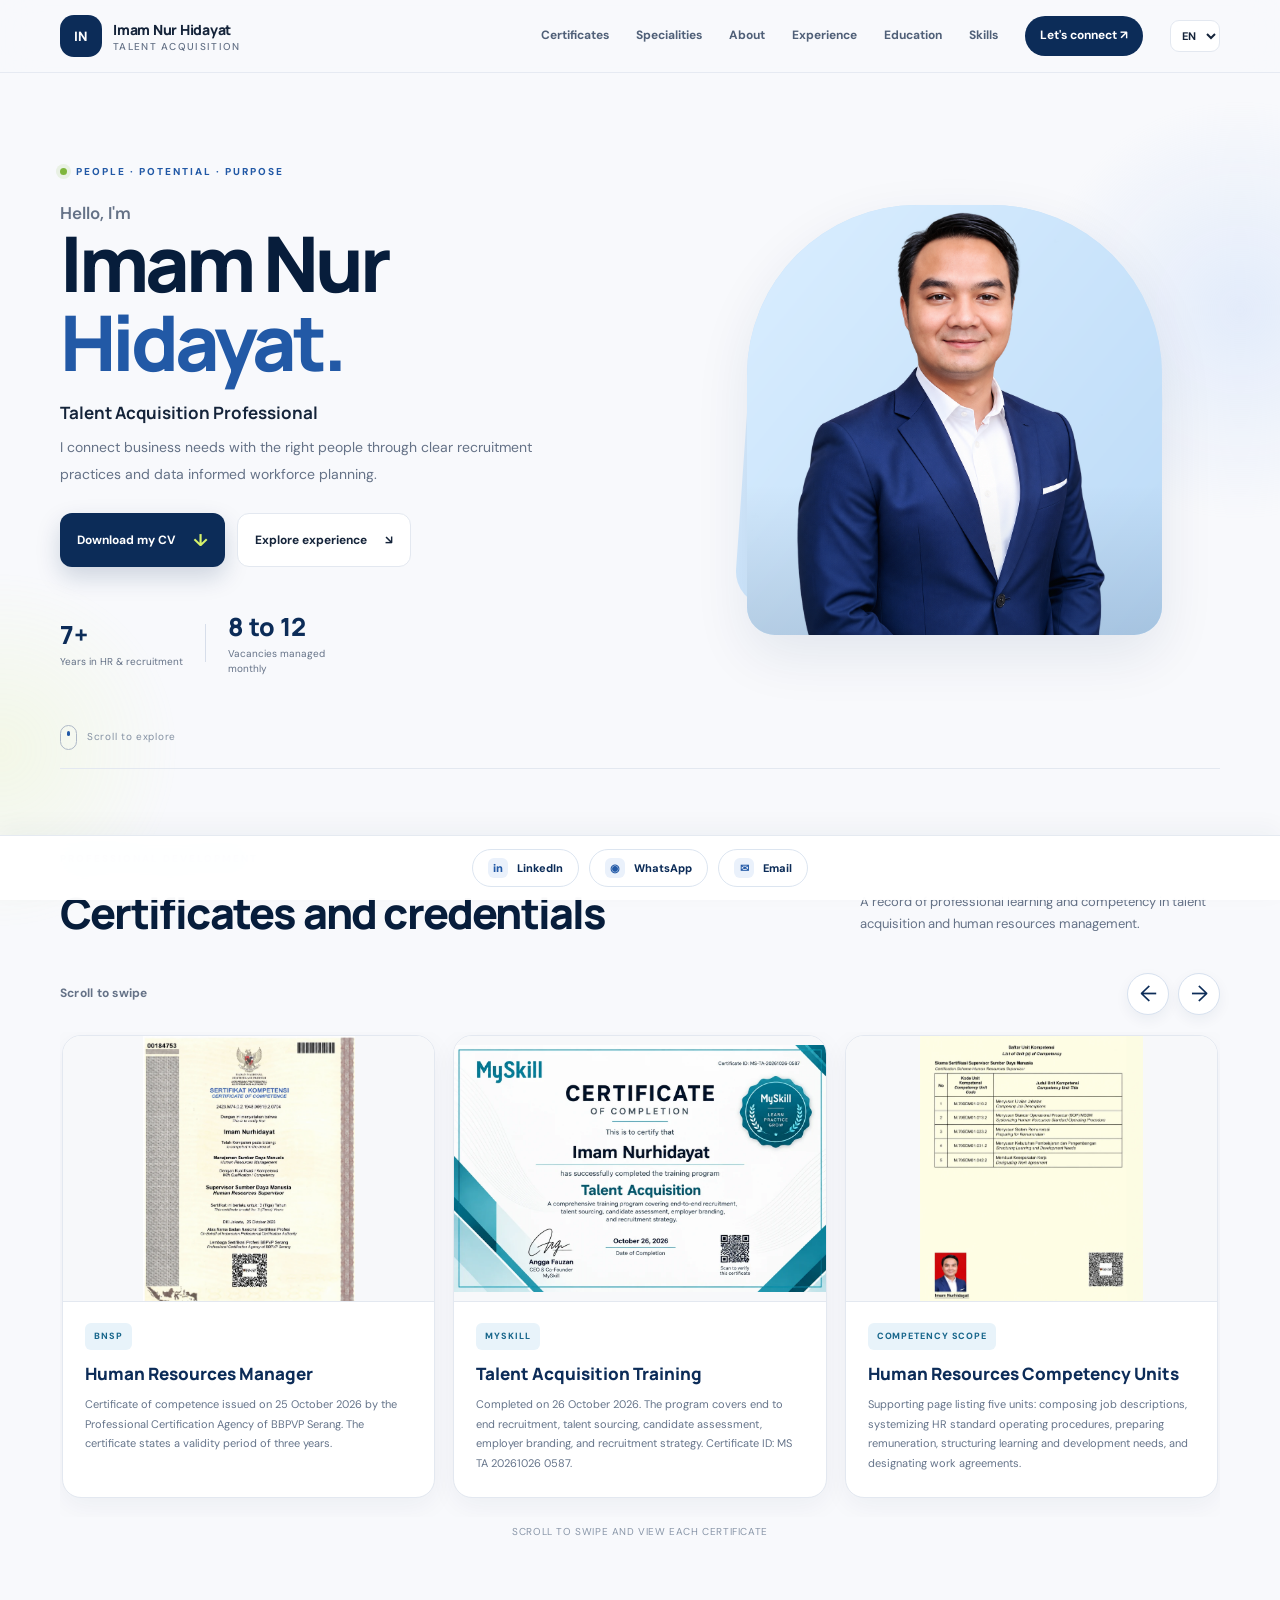
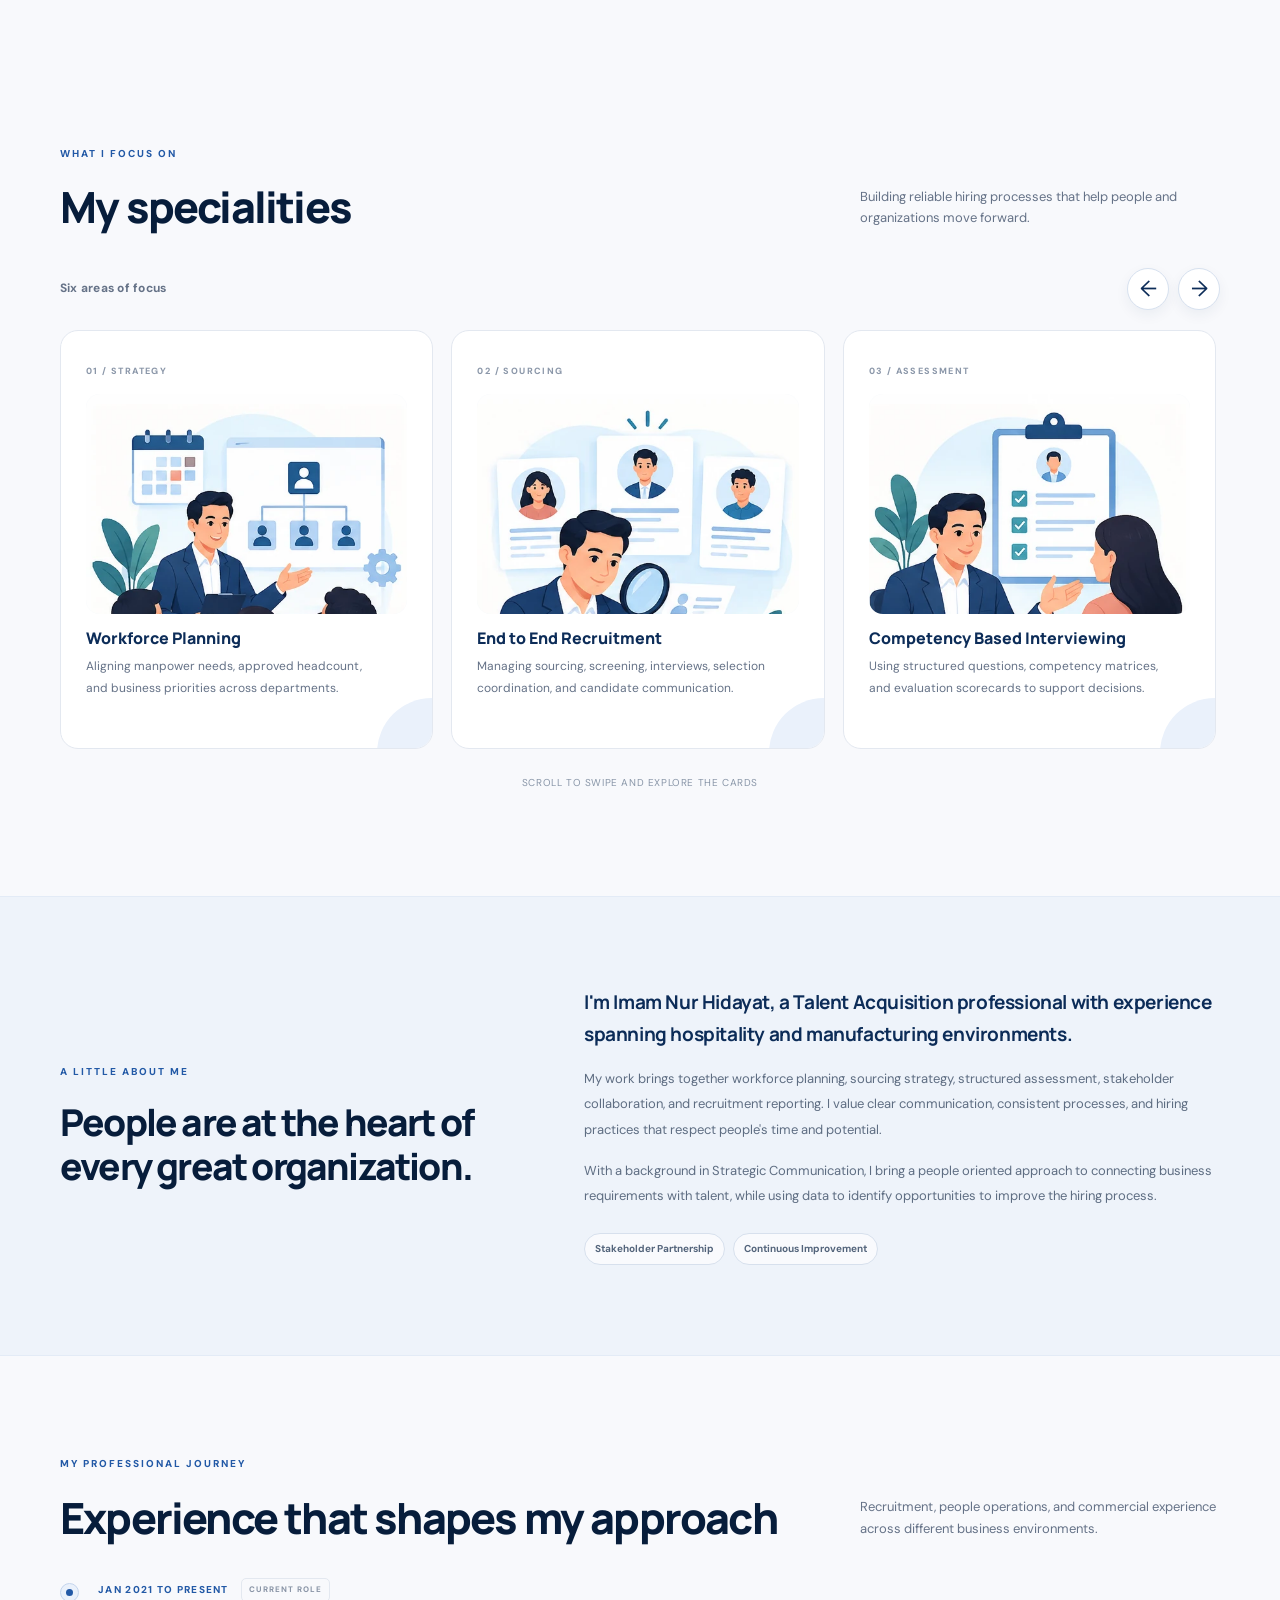
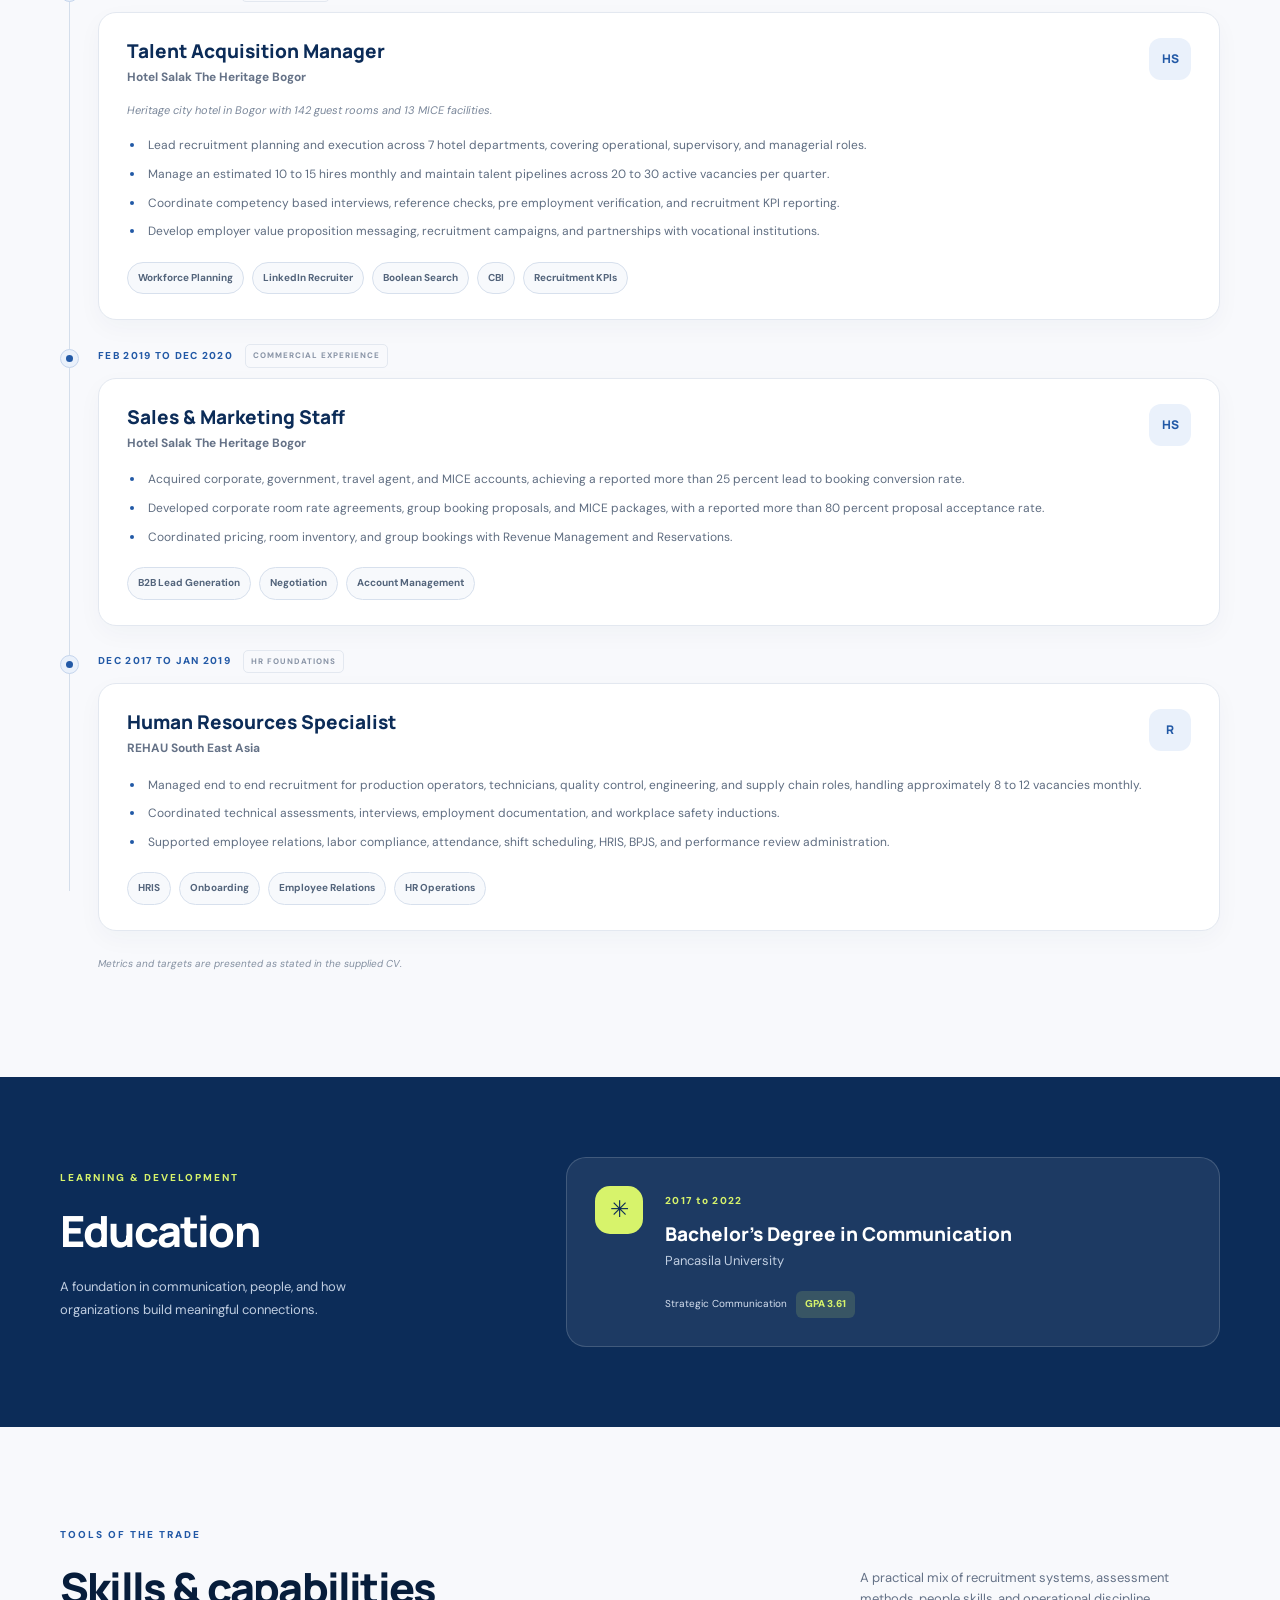
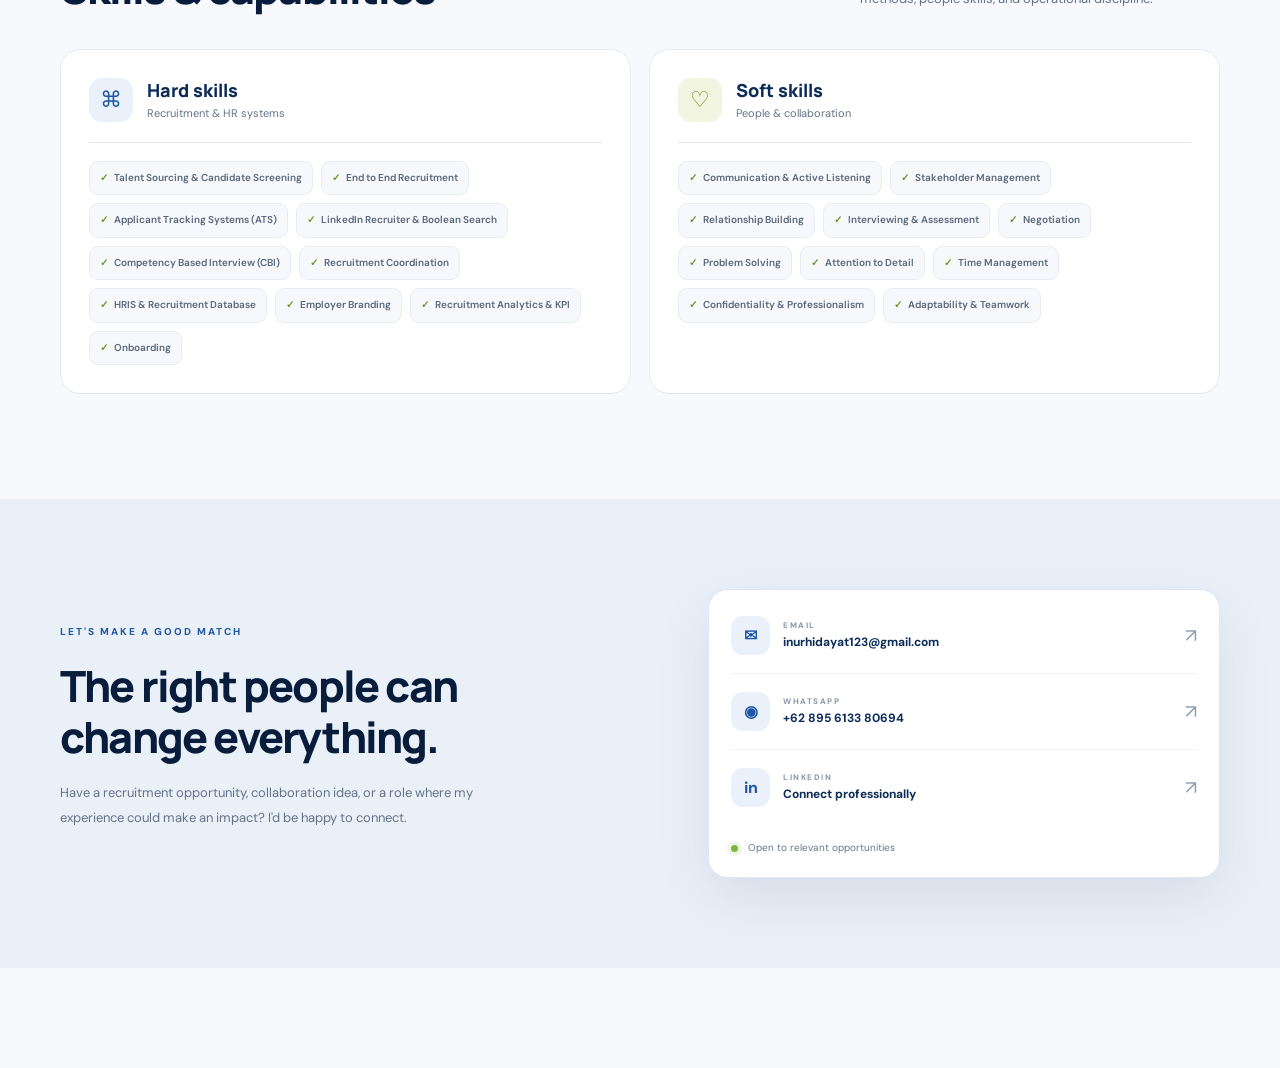
==== index.html @ 2a4acd19 "Add files via upload" ====
<!DOCTYPE html>

<html lang="en">
<head>
<meta charset="utf-8"/>
<meta content="width=device-width, initial-scale=1.0, viewport-fit=cover" name="viewport"/>
<meta content="#0c2c58" name="theme-color"/>
<meta content="Imam Nur Hidayat Talent Acquisition, recruitment strategy, workforce planning, and people operations." name="description"/>
<title>
   Imam Nur Hidayat | Talent Acquisition
  </title>
<link href="https://fonts.googleapis.com" rel="preconnect"/>
<link crossorigin="" href="https://fonts.gstatic.com" rel="preconnect"/>
<link href="https://fonts.googleapis.com/css2?family=DM+Sans:wght@400;500;600;700&amp;family=Manrope:wght@400;500;600;700;800&amp;display=swap" rel="stylesheet"/>
<link href="style.css" rel="stylesheet"/>
</head>
<body>
<div class="page-glow glow-one">
</div>
<div class="page-glow glow-two">
</div>
<header class="topbar">
<a aria-label="Imam home" class="brand" href="#home">
<span class="brand-mark">
     IN
    </span>
<span>
     Imam Nur Hidayat
     <span class="brand-sub">
      Talent Acquisition
     </span>
</span>
</a>
<button aria-expanded="false" aria-label="Open navigation" class="menu-toggle">
    ☰
   </button>
<nav aria-label="Main navigation" class="nav-links">
<a data-en="Certificates" data-id="Sertifikat" href="#certificates">
     Certificates
    </a><a data-en="Specialities" data-id="Bidang Keahlian" href="#specialities">
     Specialities
    </a>
<a data-en="About" data-id="Profil" href="#about">
     About
    </a>
<a data-en="Experience" data-id="Pengalaman" href="#experience">
     Experience
    </a>
<a data-en="Education" data-id="Pendidikan" href="#education">
     Education
    </a>
<a data-en="Skills" data-id="Kompetensi" href="#skills">
     Skills
    </a>
<a class="nav-contact" data-en="Let's connect ↗" data-id="Hubungi Saya ↗" href="#contact">
     Let's connect ↗
    </a>
<select aria-label="Choose language" id="language">
<option value="en" selected>
      EN
     </option>
<option value="id">
      ID
     </option>
</select>
</nav>
</header>
<main>
<section class="hero section-wrap" id="home">
<div class="hero-copy reveal">
<div class="eyebrow">
<span class="status-dot">
</span>
<span data-en="PEOPLE · POTENTIAL · PURPOSE" data-id="TALENTA · POTENSI · TUJUAN">
       PEOPLE · POTENTIAL · PURPOSE
      </span>
</div>
<p class="hello" data-en="Hello, I'm" data-id="Halo, saya">
      Hello, I'm
     </p>
<h1>
      Imam Nur
      <br/>
<span>
       Hidayat.
      </span>
</h1>
<h2 data-en="Talent Acquisition Professional" data-id="Profesional Akuisisi Talenta">
      Talent Acquisition Professional
     </h2>
<p class="hero-intro" data-en="I connect business needs with the right people through clear recruitment practices and data informed workforce planning." data-id="Saya menghubungkan kebutuhan bisnis dengan talenta yang tepat melalui proses rekrutmen yang transparan dan perencanaan tenaga kerja berbasis data.">
      I connect business needs with the right people through clear recruitment practices and data informed workforce planning.
     </p>
<div class="hero-actions">
<a class="button button-primary" href="Imam-Nur-Hidayat-CV.pdf" download="Imam-Nur-Hidayat-CV.pdf">
<span data-en="Download my CV" data-id="Unduh CV Saya">
        Download my CV
       </span>
<span>
        ↓
       </span>
</a>
<a class="button button-quiet" href="#experience">
<span data-en="Explore experience" data-id="Lihat Pengalaman">
        Explore experience
       </span>
<span>
        ↘
       </span>
</a>
</div>
<div class="hero-proof">
<div class="proof-item">
<strong>
        7+
       </strong>
<span data-en="Years in HR &amp; recruitment" data-id="Tahun di Bidang Sumber Daya Manusia dan Rekrutmen">
        Years in HR &amp; recruitment
       </span>
</div>
<div class="proof-line">
</div>
<div class="proof-item">
<strong>
        8 to 12
       </strong>
<span data-en="Vacancies managed monthly" data-id="Lowongan yang Dikelola Setiap Bulan">
        Vacancies managed monthly
       </span>
</div>
</div>
</div>
<div class="hero-visual reveal">
<div class="portrait-backdrop">
</div>
<div class="portrait-frame">
<img alt="Portrait of Imam Nur Hidayat" src="imam-profile-pastel.png"/>
</div>
</div>
<a class="scroll-cue" href="#specialities">
<span class="scroll-wheel">
</span>
<span data-en="Scroll to explore" data-id="Gulir untuk Menjelajahi">
      Scroll to explore
     </span>
</a>
</section>
<section class="section-wrap section-block certificate-section" id="certificates">
<div class="section-heading reveal">
<div>
<p class="eyebrow" data-en="PROFESSIONAL DEVELOPMENT" data-id="PENGEMBANGAN PROFESIONAL">
       PROFESSIONAL DEVELOPMENT
      </p>
<h2 data-en="Certificates and credentials" data-id="Sertifikat dan Kualifikasi Profesional">
       Certificates and credentials
      </h2>
</div>
<p data-en="A record of professional learning and competency in talent acquisition and human resources management." data-id="Dokumentasi pembelajaran profesional dan kompetensi dalam bidang akuisisi talenta serta manajemen sumber daya manusia.">
      A record of professional learning and competency in talent acquisition and human resources management.
     </p>
</div>
<div class="carousel-toolbar reveal">
<p data-en="Scroll to swipe" data-id="Geser untuk Melihat">
      Scroll to swipe
     </p>
<div class="carousel-arrows">
<button aria-label="Scroll certificates left" class="carousel-arrow" data-carousel="certificateTrack" data-direction="left" type="button">
       ←
      </button>
<button aria-label="Scroll certificates right" class="carousel-arrow" data-carousel="certificateTrack" data-direction="right" type="button">
       →
      </button>
</div>
</div>
<div aria-label="Certificates carousel" class="carousel-track certificate-track" id="certificateTrack" tabindex="0">
<article class="certificate-card">
<a aria-label="Open Indonesian Professional Certification Authority certificate" class="certificate-image-link" href="bnsp-hr-supervisor.webp" rel="noopener noreferrer" target="_blank">
<img alt="BNSP Certificate of Competence for Imam Nurhidayat in Human Resources Manager" loading="lazy" src="bnsp-hr-supervisor.webp"/>
</a>
<div class="certificate-copy">
<span class="certificate-label">
        BNSP
       </span>
<h3 data-en="Human Resources Manager" data-id="Manager Sumber Daya Manusia">
        Human Resources Manager
       </h3>
<p data-en="Certificate of competence issued on 25 October 2026 by the Professional Certification Agency of BBPVP Serang. The certificate states a validity period of three years." data-id="Sertifikat kompetensi ini diterbitkan pada 25 Oktober 2026 oleh Lembaga Sertifikasi Profesi BBPVP Serang dan berlaku selama tiga tahun.">
        Certificate of competence issued on 25 October 2026 by the Professional Certification Agency of BBPVP Serang. The certificate states a validity period of three years.
       </p>
</div>
</article>
<article class="certificate-card">
<a aria-label="Open MySkill Talent Acquisition training certificate" class="certificate-image-link" href="myskill-talent-acquisition.webp" rel="noopener noreferrer" target="_blank">
<img alt="MySkill Certificate of Completion for Talent Acquisition training" loading="lazy" src="myskill-talent-acquisition.webp"/>
</a>
<div class="certificate-copy">
<span class="certificate-label">
        MYSKILL
       </span>
<h3 data-en="Talent Acquisition Training" data-id="Pelatihan Akuisisi Talenta">
        Talent Acquisition Training
       </h3>
<p data-en="Completed on 26 October 2026. The program covers end to end recruitment, talent sourcing, candidate assessment, employer branding, and recruitment strategy. Certificate ID: MS TA 20261026 0587." data-id="Pelatihan diselesaikan pada 26 Oktober 2026. Program ini mencakup proses rekrutmen menyeluruh, pencarian talenta, penilaian kandidat, pencitraan perusahaan sebagai pemberi kerja, dan strategi rekrutmen. Nomor sertifikat: MS TA 20261026 0587.">
        Completed on 26 October 2026. The program covers end to end recruitment, talent sourcing, candidate assessment, employer branding, and recruitment strategy. Certificate ID: MS TA 20261026 0587.
       </p>
</div>
</article>
<article class="certificate-card">
<a aria-label="Open competency units document" class="certificate-image-link" href="bnsp-competency-units.webp" rel="noopener noreferrer" target="_blank">
<img alt="List of competency units in the Human Resources Manager certification scheme" loading="lazy" src="bnsp-competency-units.webp"/>
</a>
<div class="certificate-copy">
<span class="certificate-label" data-en="COMPETENCY SCOPE" data-id="RUANG LINGKUP KOMPETENSI">
        COMPETENCY SCOPE
       </span>
<h3 data-en="Human Resources Competency Units" data-id="Unit Kompetensi Sumber Daya Manusia">
        Human Resources Competency Units
       </h3>
<p data-en="Supporting page listing five units: composing job descriptions, systemizing HR standard operating procedures, preparing remuneration, structuring learning and development needs, and designating work agreements." data-id="Dokumen pendukung ini mencantumkan lima unit kompetensi, yaitu menyusun uraian jabatan, menyusun prosedur operasional standar sumber daya manusia, menyiapkan sistem remunerasi, merumuskan kebutuhan pembelajaran dan pengembangan, serta menyusun kesepakatan kerja.">
        Supporting page listing five units: composing job descriptions, systemizing HR standard operating procedures, preparing remuneration, structuring learning and development needs, and designating work agreements.
       </p>
</div>
</article>
</div>
<p class="swipe-hint" data-en="Scroll to swipe and view each certificate" data-id="Geser untuk Melihat Setiap Sertifikat">
     Scroll to swipe and view each certificate
    </p>
</section><section class="section-wrap section-block" id="specialities">
<div class="section-heading reveal">
<div>
<p class="eyebrow" data-en="WHAT I FOCUS ON" data-id="BIDANG KEAHLIAN">
       WHAT I FOCUS ON
      </p>
<h2 data-en="My specialities" data-id="Bidang Keahlian Saya">
       My specialities
      </h2>
</div>
<p data-en="Building reliable hiring processes that help people and organizations move forward." data-id="Merancang proses rekrutmen yang andal untuk mendukung pengembangan talenta dan organisasi.">
      Building reliable hiring processes that help people and organizations move forward.
     </p>
</div>
<div class="carousel-toolbar reveal">
<p data-en="Six areas of focus" data-id="Enam Bidang Keahlian">
      Six areas of focus
     </p>
<div class="carousel-arrows">
<button aria-label="Scroll specialities left" class="carousel-arrow" data-carousel="specialityTrack" data-direction="left" type="button">
       ←
      </button>
<button aria-label="Scroll specialities right" class="carousel-arrow" data-carousel="specialityTrack" data-direction="right" type="button">
       →
      </button>
</div>
</div>
<div aria-label="Specialities carousel" class="carousel-track speciality-grid" id="specialityTrack" tabindex="0">
<article class="speciality-card">
<span class="card-number" data-en="01 / STRATEGY" data-id="01 / STRATEGI">
       01 / STRATEGY
      </span>
<img alt="Workforce planning illustration" class="speciality-illustration" height="500" loading="lazy" src="speciality-workforce.webp" width="500"/>
<h3 data-en="Workforce Planning" data-id="Perencanaan Tenaga Kerja">
       Workforce Planning
      </h3>
<p data-en="Aligning manpower needs, approved headcount, and business priorities across departments." data-id="Menyelaraskan kebutuhan tenaga kerja, jumlah karyawan yang telah disetujui, dan prioritas bisnis di seluruh departemen.">
       Aligning manpower needs, approved headcount, and business priorities across departments.
      </p>
</article>
<article class="speciality-card">
<span class="card-number" data-en="02 / SOURCING" data-id="02 / PENCARIAN KANDIDAT">
       02 / SOURCING
      </span>
<img alt="Candidate sourcing illustration" class="speciality-illustration" height="500" loading="lazy" src="speciality-sourcing.webp" width="500"/>
<h3 data-en="End to End Recruitment" data-id="Rekrutmen dari Awal hingga Akhir">
       End to End Recruitment
      </h3>
<p data-en="Managing sourcing, screening, interviews, selection coordination, and candidate communication." data-id="Mengelola pencarian dan penyaringan kandidat, wawancara, koordinasi seleksi, serta komunikasi dengan kandidat.">
       Managing sourcing, screening, interviews, selection coordination, and candidate communication.
      </p>
</article>
<article class="speciality-card">
<span class="card-number" data-en="03 / ASSESSMENT" data-id="03 / ASESMEN">
       03 / ASSESSMENT
      </span>
<img alt="Interview illustration" class="speciality-illustration" height="500" loading="lazy" src="speciality-interview.webp" width="500"/>
<h3 data-en="Competency Based Interviewing" data-id="Wawancara Berbasis Kompetensi">
       Competency Based Interviewing
      </h3>
<p data-en="Using structured questions, competency matrices, and evaluation scorecards to support decisions." data-id="Menggunakan pertanyaan terstruktur, matriks kompetensi, dan lembar penilaian untuk mendukung proses pengambilan keputusan.">
       Using structured questions, competency matrices, and evaluation scorecards to support decisions.
      </p>
</article>
<article class="speciality-card">
<span class="card-number" data-en="04 / INSIGHTS" data-id="04 / ANALISIS">
       04 / INSIGHTS
      </span>
<img alt="Recruitment analytics illustration" class="speciality-illustration" height="500" loading="lazy" src="speciality-analytics.webp" width="500"/>
<h3 data-en="Recruitment Analytics" data-id="Analisis Data Rekrutmen">
       Recruitment Analytics
      </h3>
<p data-en="Tracking time to fill, vacancy aging, hiring volume, and sourcing channel performance." data-id="Memantau waktu pemenuhan lowongan, lama waktu lowongan belum terisi, jumlah perekrutan, dan efektivitas kanal pencarian kandidat.">
       Tracking time to fill, vacancy aging, hiring volume, and sourcing channel performance.
      </p>
</article>
<article class="speciality-card">
<span class="card-number" data-en="05 / BRAND" data-id="05 / CITRA PEMBERI KERJA">
       05 / BRAND
      </span>
<img alt="Employer branding illustration" class="speciality-illustration" height="500" loading="lazy" src="speciality-branding.webp" width="500"/>
<h3 data-en="Employer Branding" data-id="Pencitraan Perusahaan sebagai Pemberi Kerja">
       Employer Branding
      </h3>
<p data-en="Strengthening employer visibility through EVP messaging, recruitment campaigns, and partnerships." data-id="Meningkatkan visibilitas perusahaan melalui komunikasi proposisi nilai pemberi kerja, kampanye rekrutmen, dan kemitraan strategis.">
       Strengthening employer visibility through EVP messaging, recruitment campaigns, and partnerships.
      </p>
</article>
<article class="speciality-card">
<span class="card-number" data-en="06 / PEOPLE" data-id="06 / PENGELOLAAN KARYAWAN">
       06 / PEOPLE
      </span>
<img alt="Onboarding illustration" class="speciality-illustration" height="500" loading="lazy" src="speciality-onboarding.webp" width="500"/>
<h3 data-en="HR Operations and Onboarding" data-id="Operasional SDM dan Orientasi Karyawan Baru">
       HR Operations and Onboarding
      </h3>
<p data-en="Supporting employee documentation, HRIS records, safety induction, and a smooth start for new hires." data-id="Mendukung pengelolaan dokumen karyawan, data sistem informasi SDM, orientasi keselamatan kerja, dan proses orientasi karyawan baru.">
       Supporting employee documentation, HRIS records, safety induction, and a smooth start for new hires.
      </p>
</article>
</div>
<p class="swipe-hint" data-en="Scroll to swipe and explore the cards" data-id="Geser untuk Melihat Seluruh Kartu">
     Scroll to swipe and explore the cards
    </p>
</section>
<section class="about-section" id="about">
<div class="section-wrap about-layout">
<div class="about-label reveal">
<p class="eyebrow" data-en="A LITTLE ABOUT ME" data-id="TENTANG SAYA">
       A LITTLE ABOUT ME
      </p>
<h2 data-en="People are at the heart of every great organization." data-id="Sumber daya manusia merupakan unsur utama dalam organisasi yang unggul.">
       People are at the heart of every great organization.
      </h2>
</div>
<div class="about-content reveal">
<p class="about-lead" data-en="I'm Imam Nur Hidayat, a Talent Acquisition professional with experience spanning hospitality and manufacturing environments." data-id="Saya Imam Nur Hidayat, profesional akuisisi talenta dengan pengalaman di sektor perhotelan dan manufaktur.">
       I'm Imam Nur Hidayat, a Talent Acquisition professional with experience spanning hospitality and manufacturing environments.
      </p>
<p data-en="My work brings together workforce planning, sourcing strategy, structured assessment, stakeholder collaboration, and recruitment reporting. I value clear communication, consistent processes, and hiring practices that respect people's time and potential." data-id="Pekerjaan saya mencakup perencanaan tenaga kerja, strategi pencarian kandidat, asesmen terstruktur, kolaborasi dengan para pemangku kepentingan, dan pelaporan rekrutmen. Saya mengutamakan komunikasi yang jelas, proses yang konsisten, serta praktik rekrutmen yang menghargai waktu dan potensi setiap individu.">
       My work brings together workforce planning, sourcing strategy, structured assessment, stakeholder collaboration, and recruitment reporting. I value clear communication, consistent processes, and hiring practices that respect people's time and potential.
      </p>
<p data-en="With a background in Strategic Communication, I bring a people oriented approach to connecting business requirements with talent, while using data to identify opportunities to improve the hiring process." data-id="Dengan latar belakang Komunikasi Strategis, saya menerapkan pendekatan yang berorientasi pada manusia untuk menyelaraskan kebutuhan bisnis dengan talenta, serta memanfaatkan data guna mengidentifikasi peluang perbaikan proses rekrutmen.">
       With a background in Strategic Communication, I bring a people oriented approach to connecting business requirements with talent, while using data to identify opportunities to improve the hiring process.
      </p>
<div class="value-tags">
<span data-en="Stakeholder Partnership" data-id="Kemitraan dengan Pemangku Kepentingan">
        Stakeholder Partnership
       </span>
<span data-en="Continuous Improvement" data-id="Perbaikan Berkelanjutan">
        Continuous Improvement
       </span>
</div>
</div>
</div>
</section>
<section class="section-wrap section-block" id="experience">
<div class="section-heading reveal">
<div>
<p class="eyebrow" data-en="MY PROFESSIONAL JOURNEY" data-id="PERJALANAN PROFESIONAL">
       MY PROFESSIONAL JOURNEY
      </p>
<h2 data-en="Experience that shapes my approach" data-id="Pengalaman yang Membentuk Pendekatan Profesional Saya">
       Experience that shapes my approach
      </h2>
</div>
<p data-en="Recruitment, people operations, and commercial experience across different business environments." data-id="Pengalaman dalam rekrutmen, operasional sumber daya manusia, dan bidang komersial di berbagai lingkungan bisnis.">
      Recruitment, people operations, and commercial experience across different business environments.
     </p>
</div>
<div class="timeline">
<article class="timeline-item reveal">
<div class="timeline-marker">
<span>
</span>
</div>
<div class="timeline-meta">
<span class="timeline-date" data-en="JAN 2021 TO PRESENT" data-id="JAN 2021 HINGGA SEKARANG">
        JAN 2021 TO PRESENT
       </span>
<span class="timeline-type" data-en="CURRENT ROLE" data-id="JABATAN SAAT INI">
        CURRENT ROLE
       </span>
</div>
<div class="timeline-card">
<div class="timeline-title">
<div>
<h3>
          Talent Acquisition Manager
         </h3>
<p class="company">
          Hotel Salak The Heritage Bogor
         </p>
</div>
<span class="company-symbol">
         HS
        </span>
</div>
<p class="company-context" data-en="Heritage city hotel in Bogor with 142 guest rooms and 13 MICE facilities." data-id="Hotel bersejarah di Bogor yang memiliki 142 kamar dan 13 fasilitas MICE.">
        Heritage city hotel in Bogor with 142 guest rooms and 13 MICE facilities.
       </p>
<ul>
<li data-en="Lead recruitment planning and execution across 7 hotel departments, covering operational, supervisory, and managerial roles." data-id="Memimpin perencanaan dan pelaksanaan rekrutmen di tujuh departemen hotel untuk posisi operasional, penyelia, dan manajerial.">
         Lead recruitment planning and execution across 7 hotel departments, covering operational, supervisory, and managerial roles.
        </li>
<li data-en="Manage an estimated 10 to 15 hires monthly and maintain talent pipelines across 20 to 30 active vacancies per quarter." data-id="Menangani sekitar 10 hingga 15 proses perekrutan setiap bulan dan mengelola kumpulan kandidat untuk 20 hingga 30 lowongan aktif setiap kuartal.">
         Manage an estimated 10 to 15 hires monthly and maintain talent pipelines across 20 to 30 active vacancies per quarter.
        </li>
<li data-en="Coordinate competency based interviews, reference checks, pre employment verification, and recruitment KPI reporting." data-id="Mengoordinasikan wawancara berbasis kompetensi, pemeriksaan referensi, verifikasi prakerja, dan pelaporan indikator kinerja utama rekrutmen.">
         Coordinate competency based interviews, reference checks, pre employment verification, and recruitment KPI reporting.
        </li>
<li data-en="Develop employer value proposition messaging, recruitment campaigns, and partnerships with vocational institutions." data-id="Mengembangkan komunikasi proposisi nilai pemberi kerja, kampanye rekrutmen, dan kemitraan dengan lembaga pendidikan vokasi.">
         Develop employer value proposition messaging, recruitment campaigns, and partnerships with vocational institutions.
        </li>
</ul>
<div class="tool-tags">
<span data-en="Workforce Planning" data-id="Perencanaan Tenaga Kerja">
         Workforce Planning
        </span>
<span data-en="LinkedIn Recruiter" data-id="LinkedIn Recruiter">
         LinkedIn Recruiter
        </span>
<span data-en="Boolean Search" data-id="Pencarian Boolean">
         Boolean Search
        </span>
<span data-en="CBI" data-id="Wawancara Berbasis Kompetensi">
         CBI
        </span>
<span data-en="Recruitment KPIs" data-id="Indikator Kinerja Rekrutmen">
         Recruitment KPIs
        </span>
</div>
</div>
</article>
<article class="timeline-item reveal">
<div class="timeline-marker">
<span>
</span>
</div>
<div class="timeline-meta">
<span class="timeline-date" data-en="FEB 2019 TO DEC 2020" data-id="FEB 2019 HINGGA DES 2020">
        FEB 2019 TO DEC 2020
       </span>
<span class="timeline-type" data-en="COMMERCIAL EXPERIENCE" data-id="PENGALAMAN KOMERSIAL">
        COMMERCIAL EXPERIENCE
       </span>
</div>
<div class="timeline-card">
<div class="timeline-title">
<div>
<h3>
          Sales &amp; Marketing Staff
         </h3>
<p class="company">
          Hotel Salak The Heritage Bogor
         </p>
</div>
<span class="company-symbol">
         HS
        </span>
</div>
<ul>
<li data-en="Acquired corporate, government, travel agent, and MICE accounts, achieving a reported more than 25 percent lead to booking conversion rate." data-id="Mengembangkan akun korporasi, instansi pemerintah, agen perjalanan, dan MICE, dengan tingkat konversi prospek menjadi pemesanan yang dilaporkan lebih dari 25 persen.">
         Acquired corporate, government, travel agent, and MICE accounts, achieving a reported more than 25 percent lead to booking conversion rate.
        </li>
<li data-en="Developed corporate room rate agreements, group booking proposals, and MICE packages, with a reported more than 80 percent proposal acceptance rate." data-id="Menyusun perjanjian tarif kamar korporasi, proposal pemesanan grup, dan paket MICE, dengan tingkat penerimaan proposal yang dilaporkan lebih dari 80 persen.">
         Developed corporate room rate agreements, group booking proposals, and MICE packages, with a reported more than 80 percent proposal acceptance rate.
        </li>
<li data-en="Coordinated pricing, room inventory, and group bookings with Revenue Management and Reservations." data-id="Berkoordinasi dengan tim Manajemen Pendapatan dan Reservasi terkait penetapan harga, ketersediaan kamar, dan pemesanan grup.">
         Coordinated pricing, room inventory, and group bookings with Revenue Management and Reservations.
        </li>
</ul>
<div class="tool-tags">
<span data-en="B2B Lead Generation" data-id="Pencarian Prospek B2B">
         B2B Lead Generation
        </span>
<span data-en="Negotiation" data-id="Negosiasi">
         Negotiation
        </span>
<span data-en="Account Management" data-id="Pengelolaan Akun">
         Account Management
        </span>
</div>
</div>
</article>
<article class="timeline-item reveal">
<div class="timeline-marker">
<span>
</span>
</div>
<div class="timeline-meta">
<span class="timeline-date" data-en="DEC 2017 TO JAN 2019" data-id="DES 2017 HINGGA JAN 2019">
        DEC 2017 TO JAN 2019
       </span>
<span class="timeline-type" data-en="HR FOUNDATIONS" data-id="DASAR DASAR SDM">
        HR FOUNDATIONS
       </span>
</div>
<div class="timeline-card">
<div class="timeline-title">
<div>
<h3>
          Human Resources Specialist
         </h3>
<p class="company">
          REHAU South East Asia
         </p>
</div>
<span class="company-symbol">
         R
        </span>
</div>
<ul>
<li data-en="Managed end to end recruitment for production operators, technicians, quality control, engineering, and supply chain roles, handling approximately 8 to 12 vacancies monthly." data-id="Mengelola proses rekrutmen menyeluruh untuk operator produksi, teknisi, personel kendali mutu, bidang teknik, dan rantai pasok, dengan sekitar 8 hingga 12 lowongan setiap bulan.">
         Managed end to end recruitment for production operators, technicians, quality control, engineering, and supply chain roles, handling approximately 8 to 12 vacancies monthly.
        </li>
<li data-en="Coordinated technical assessments, interviews, employment documentation, and workplace safety inductions." data-id="Mengoordinasikan penilaian teknis, wawancara, dokumentasi ketenagakerjaan, dan orientasi keselamatan kerja.">
         Coordinated technical assessments, interviews, employment documentation, and workplace safety inductions.
        </li>
<li data-en="Supported employee relations, labor compliance, attendance, shift scheduling, HRIS, BPJS, and performance review administration." data-id="Mendukung hubungan karyawan, kepatuhan ketenagakerjaan, pencatatan kehadiran, penyusunan jadwal kerja bergilir, pengelolaan sistem informasi SDM, BPJS, dan administrasi evaluasi kinerja.">
         Supported employee relations, labor compliance, attendance, shift scheduling, HRIS, BPJS, and performance review administration.
        </li>
</ul>
<div class="tool-tags">
<span data-en="HRIS" data-id="Sistem Informasi SDM">
         HRIS
        </span>
<span data-en="Onboarding" data-id="Orientasi Karyawan Baru">
         Onboarding
        </span>
<span data-en="Employee Relations" data-id="Hubungan Karyawan">
         Employee Relations
        </span>
<span data-en="HR Operations" data-id="Operasional SDM">
         HR Operations
        </span>
</div>
</div>
</article>
</div>
<p class="data-note" data-en="Metrics and targets are presented as stated in the supplied CV." data-id="Indikator dan target ditampilkan sesuai dengan informasi yang tercantum dalam CV yang diberikan.">
     Metrics and targets are presented as stated in the supplied CV.
    </p>
</section>
<section class="education-section" id="education">
<div class="section-wrap education-layout">
<div class="reveal">
<p class="eyebrow" data-en="LEARNING &amp; DEVELOPMENT" data-id="PEMBELAJARAN DAN PENGEMBANGAN">
       LEARNING &amp; DEVELOPMENT
      </p>
<h2 data-en="Education" data-id="Pendidikan">
       Education
      </h2>
<p class="education-intro" data-en="A foundation in communication, people, and how organizations build meaningful connections." data-id="Landasan dalam bidang komunikasi, pemahaman terhadap manusia, dan cara organisasi membangun hubungan yang bermakna.">
       A foundation in communication, people, and how organizations build meaningful connections.
      </p>
</div>
<article class="education-card reveal">
<div class="education-icon">
       ✳
      </div>
<div>
<span class="timeline-date" data-en="2017 to 2022" data-id="2017 hingga 2022">
        2017 to 2022
       </span>
<h3 data-en="Bachelor’s Degree in Communication" data-id="Sarjana Ilmu Komunikasi">
        Bachelor’s Degree in Communication
       </h3>
<p>
        Pancasila University
       </p>
<div class="education-detail">
<span data-en="Strategic Communication" data-id="Komunikasi Strategis">
         Strategic Communication
        </span>
<span class="gpa" data-en="GPA 3.61" data-id="IPK 3,61">
         GPA 3.61
        </span>
</div>
</div>
</article>
</div>
</section>
<section class="section-wrap section-block" id="skills">
<div class="section-heading reveal">
<div>
<p class="eyebrow" data-en="TOOLS OF THE TRADE" data-id="PERANGKAT DAN METODE KERJA">
       TOOLS OF THE TRADE
      </p>
<h2 data-en="Skills &amp; capabilities" data-id="Keahlian dan Kompetensi">
       Skills &amp; capabilities
      </h2>
</div>
<p data-en="A practical mix of recruitment systems, assessment methods, people skills, and operational discipline." data-id="Kombinasi sistem rekrutmen, metode penilaian, kemampuan interpersonal, dan disiplin operasional yang mendukung pelaksanaan pekerjaan secara efektif.">
      A practical mix of recruitment systems, assessment methods, people skills, and operational discipline.
     </p>
</div>
<div class="skills-grid">
<article class="skill-panel reveal">
<div class="skill-panel-head">
<span class="skill-icon">
        ⌘
       </span>
<div>
<h3 data-en="Hard skills" data-id="Keahlian Teknis">
         Hard skills
        </h3>
<p data-en="Recruitment &amp; HR systems" data-id="Sistem Rekrutmen dan SDM">
         Recruitment &amp; HR systems
        </p>
</div>
</div>
<div class="skill-list">
<span data-en="Talent Sourcing &amp; Candidate Screening" data-id="Pencarian dan Penyaringan Kandidat">
        Talent Sourcing &amp; Candidate Screening
       </span>
<span data-en="End to End Recruitment" data-id="Rekrutmen dari Awal hingga Akhir">
        End to End Recruitment
       </span>
<span data-en="Applicant Tracking Systems (ATS)" data-id="Sistem Pelacakan Pelamar (ATS)">
        Applicant Tracking Systems (ATS)
       </span>
<span data-en="LinkedIn Recruiter &amp; Boolean Search" data-id="LinkedIn Recruiter dan Pencarian Boolean">
        LinkedIn Recruiter &amp; Boolean Search
       </span>
<span data-en="Competency Based Interview (CBI)" data-id="Wawancara Berbasis Kompetensi (CBI)">
        Competency Based Interview (CBI)
       </span>
<span data-en="Recruitment Coordination" data-id="Koordinasi Rekrutmen">
        Recruitment Coordination
       </span>
<span data-en="HRIS &amp; Recruitment Database" data-id="Sistem Informasi SDM dan Basis Data Rekrutmen">
        HRIS &amp; Recruitment Database
       </span>
<span data-en="Employer Branding" data-id="Pencitraan Perusahaan sebagai Pemberi Kerja">
        Employer Branding
       </span>
<span data-en="Recruitment Analytics &amp; KPI" data-id="Analisis Rekrutmen dan Indikator Kinerja">
        Recruitment Analytics &amp; KPI
       </span>
<span data-en="Onboarding" data-id="Orientasi Karyawan Baru">
        Onboarding
       </span>
</div>
</article>
<article class="skill-panel reveal">
<div class="skill-panel-head">
<span class="skill-icon skill-icon-alt">
        ♡
       </span>
<div>
<h3 data-en="Soft skills" data-id="Keahlian Interpersonal">
         Soft skills
        </h3>
<p data-en="People &amp; collaboration" data-id="Hubungan Interpersonal dan Kolaborasi">
         People &amp; collaboration
        </p>
</div>
</div>
<div class="skill-list">
<span data-en="Communication &amp; Active Listening" data-id="Komunikasi dan Mendengarkan Aktif">
        Communication &amp; Active Listening
       </span>
<span data-en="Stakeholder Management" data-id="Pengelolaan Pemangku Kepentingan">
        Stakeholder Management
       </span>
<span data-en="Relationship Building" data-id="Membangun Hubungan Profesional">
        Relationship Building
       </span>
<span data-en="Interviewing &amp; Assessment" data-id="Wawancara dan Penilaian">
        Interviewing &amp; Assessment
       </span>
<span data-en="Negotiation" data-id="Negosiasi">
        Negotiation
       </span>
<span data-en="Problem Solving" data-id="Pemecahan Masalah">
        Problem Solving
       </span>
<span data-en="Attention to Detail" data-id="Ketelitian">
        Attention to Detail
       </span>
<span data-en="Time Management" data-id="Manajemen Waktu">
        Time Management
       </span>
<span data-en="Confidentiality &amp; Professionalism" data-id="Kerahasiaan dan Profesionalisme">
        Confidentiality &amp; Professionalism
       </span>
<span data-en="Adaptability &amp; Teamwork" data-id="Kemampuan Beradaptasi dan Kerja Sama Tim">
        Adaptability &amp; Teamwork
       </span>
</div>
</article>
</div>
</section>
<section class="contact-section" id="contact">
<div class="section-wrap contact-layout">
<div class="reveal">
<p class="eyebrow" data-en="LET'S MAKE A GOOD MATCH" data-id="MARI MENJALIN KONEKSI PROFESIONAL">
       LET'S MAKE A GOOD MATCH
      </p>
<h2 data-en="The right people can change everything." data-id="Talenta yang tepat dapat membawa perubahan yang berarti.">
       The right people can change everything.
      </h2>
<p data-en="Have a recruitment opportunity, collaboration idea, or a role where my experience could make an impact? I'd be happy to connect." data-id="Apakah Anda memiliki peluang rekrutmen, gagasan kolaborasi, atau posisi yang sesuai dengan pengalaman saya? Saya terbuka untuk berdiskusi dan menjalin kolaborasi.">
       Have a recruitment opportunity, collaboration idea, or a role where my experience could make an impact? I'd be happy to connect.
      </p>
</div>
<div class="contact-card reveal">
<a class="contact-row" href="mailto:inurhidayat123@gmail.com">
<span class="contact-symbol">
        ✉
       </span>
<span>
<small>
         EMAIL
        </small>
<strong>
         inurhidayat123@gmail.com
        </strong>
</span>
<span class="contact-arrow">
        ↗
       </span>
</a>
<a class="contact-row" href="https://wa.me/62895613380694" rel="noopener noreferrer" target="_blank">
<span class="contact-symbol">
        ◉
       </span>
<span>
<small>
         WHATSAPP
        </small>
<strong>
         +62 895 6133 80694
        </strong>
</span>
<span class="contact-arrow">
        ↗
       </span>
</a>
<a class="contact-row" href="https://www.linkedin.com/" rel="noopener noreferrer" target="_blank">
<span class="contact-symbol">
        in
       </span>
<span>
<small>
         LINKEDIN
        </small>
<strong data-en="Connect professionally" data-id="Jalin Koneksi Profesional">
         Connect professionally
        </strong>
</span>
<span class="contact-arrow">
        ↗
       </span>
</a>
<div class="contact-availability">
<span class="status-dot">
</span>
<span data-en="Open to relevant opportunities" data-id="Terbuka terhadap Peluang yang Relevan">
        Open to relevant opportunities
       </span>
</div>
</div>
</div>
</section>
</main>
<footer class="footer"><div class="section-wrap footer-inner"><a class="footer-social footer-social-linkedin" href="https://www.linkedin.com/" rel="noopener noreferrer" target="_blank"><span aria-hidden="true" class="footer-social-icon">in</span><span>LinkedIn</span></a><a class="footer-social footer-social-whatsapp" href="https://wa.me/62895613380694" rel="noopener noreferrer" target="_blank"><span aria-hidden="true" class="footer-social-icon">◉</span><span>WhatsApp</span></a><a class="footer-social footer-social-email" href="mailto:inurhidayat123@gmail.com"><span aria-hidden="true" class="footer-social-icon">✉</span><span>Email</span></a></div></footer>
<script src="script.js">
</script>
</body>
</html>
---- style.css ----
:root{--navy:#0c2c58;--navy-deep:#071d3b;--blue:#2259a6;--blue-light:#eaf1fb;--ink:#15243a;--muted:#657287;--paper:#f8f9fc;--line:#e3e8f0;--white:#fff;--lime:#d7f36b;--radius:22px;--shadow:0 20px 55px rgba(12,44,88,.09)}
*{box-sizing:border-box}html{scroll-behavior:smooth;scroll-padding-top:90px}body{margin:0;background:var(--paper);color:var(--ink);font-family:'DM Sans',sans-serif;line-height:1.65;overflow-x:hidden}a{color:inherit;text-decoration:none}button,select{font:inherit}.section-wrap{width:min(1160px,calc(100% - 48px));margin:0 auto}.topbar{position:sticky;top:0;z-index:20;display:flex;align-items:center;justify-content:space-between;padding:15px max(24px,calc((100vw - 1160px)/2));background:rgba(248,249,252,.88);backdrop-filter:blur(18px);border-bottom:1px solid rgba(227,232,240,.8)}.brand{display:flex;align-items:center;gap:11px;font:800 14px 'Manrope',sans-serif;letter-spacing:-.25px}.brand-mark{display:grid;place-items:center;width:42px;height:42px;border-radius:14px;background:var(--navy);color:#fff;font-size:13px;letter-spacing:.4px}.brand-sub{display:block;color:var(--muted);font:500 10px 'DM Sans',sans-serif;letter-spacing:1.3px;text-transform:uppercase;margin-top:1px}.nav-links{display:flex;align-items:center;gap:27px;font-size:12px;font-weight:700;color:#506078}.nav-links a{transition:color .2s}.nav-links a:hover{color:var(--blue)}.nav-links .nav-contact{padding:10px 15px;background:var(--navy);color:#fff;border-radius:999px}.nav-links select{border:1px solid var(--line);border-radius:9px;padding:7px;background:white;color:var(--ink);font-size:11px;font-weight:700}.menu-toggle{display:none;background:none;border:0;font-size:25px;color:var(--navy)}.hero{position:relative;min-height:680px;display:grid;grid-template-columns:1.05fr .95fr;align-items:center;gap:42px;padding-top:66px;padding-bottom:82px}.page-glow{position:absolute;z-index:-1;pointer-events:none;filter:blur(2px);border-radius:50%}.glow-one{width:420px;height:420px;right:-170px;top:100px;background:radial-gradient(circle,rgba(198,218,249,.42),transparent 70%)}.glow-two{width:360px;height:360px;left:-180px;top:570px;background:radial-gradient(circle,rgba(215,243,107,.14),transparent 70%)}.eyebrow{display:flex;align-items:center;gap:9px;font-size:10px;letter-spacing:2px;font-weight:800;color:var(--blue);margin:0 0 19px}.status-dot{display:inline-block;width:7px;height:7px;border-radius:50%;background:#7fb63c;box-shadow:0 0 0 4px rgba(127,182,60,.12)}.hello{font-size:17px;font-weight:600;color:var(--muted);margin:0 0 -4px}.hero h1{font:800 clamp(48px,6vw,78px)/1.03 'Manrope',sans-serif;letter-spacing:-4px;color:var(--navy-deep);margin:0}.hero h1 span{color:var(--blue)}.hero h2{font:700 17px 'Manrope',sans-serif;margin:20px 0 10px}.hero-intro{max-width:510px;color:var(--muted);font-size:14px;line-height:1.9;margin:0}.hero-actions{display:flex;flex-wrap:wrap;gap:12px;margin-top:26px}.button{display:inline-flex;align-items:center;gap:18px;border-radius:12px;padding:13px 17px;font-size:12px;font-weight:700;transition:transform .2s,box-shadow .2s}.button:hover{transform:translateY(-3px)}.button-primary{background:var(--navy);color:white;box-shadow:0 10px 24px rgba(12,44,88,.18)}.button-primary span:last-child{font-size:17px;color:var(--lime)}.button-quiet{border:1px solid var(--line);background:white;color:var(--ink)}.hero-proof{display:flex;align-items:center;gap:22px;margin-top:42px}.proof-item strong{display:block;font:800 25px 'Manrope',sans-serif;color:var(--navy)}.proof-item span{display:block;max-width:130px;color:var(--muted);font-size:10px;line-height:1.5;margin-top:2px}.proof-line{width:1px;height:38px;background:#d7deea}.hero-visual{position:relative;min-height:480px;display:flex;align-items:center;justify-content:center}.portrait-backdrop{position:absolute;width:78%;height:83%;border-radius:180px 180px 35px 35px;background:linear-gradient(145deg,#dbe7f9,#b8cce9);transform:rotate(4deg)}.portrait-frame{position:relative;z-index:1;width:78%;height:430px;overflow:hidden;border-radius:170px 170px 28px 28px;background:var(--navy);box-shadow:var(--shadow)}.portrait-frame:after{content:"";position:absolute;inset:0;background:linear-gradient(0deg,rgba(6,28,58,.12),transparent 35%);pointer-events:none}.portrait-frame img{width:100%;height:100%;object-fit:cover;object-position:center top}.floating-note{position:absolute;z-index:2;display:flex;align-items:center;gap:10px;padding:12px 15px;background:rgba(255,255,255,.95);border:1px solid rgba(255,255,255,.8);border-radius:14px;box-shadow:0 14px 40px rgba(13,39,75,.12)}.note-top{top:65px;left:-3px}.note-bottom{right:-5px;bottom:66px}.note-icon{display:grid;place-items:center;width:36px;height:36px;border-radius:11px;background:#eff6d4;color:#5e781b;font-size:21px}.note-blue{background:#eaf1fb;color:var(--blue)}.floating-note b{display:block;font-size:11px}.floating-note small{display:block;font-size:9px;color:var(--muted)}.portrait-caption{position:absolute;bottom:7px;left:12%;font-size:9px;letter-spacing:1.5px;color:#6a7890;font-weight:800}.portrait-caption span{color:var(--blue);padding:0 5px}.scroll-cue{position:absolute;bottom:18px;left:0;display:flex;align-items:center;gap:10px;color:#8390a2;font-size:10px;letter-spacing:.7px}.scroll-wheel{width:17px;height:25px;border:1.5px solid #aeb8c7;border-radius:20px;position:relative}.scroll-wheel:after{content:"";position:absolute;top:5px;left:6px;width:3px;height:5px;border-radius:5px;background:var(--blue);animation:scroll 1.6s infinite}@keyframes scroll{0%{transform:translateY(0);opacity:1}100%{transform:translateY(7px);opacity:0}}.section-block{padding-top:100px;padding-bottom:105px}.section-heading{display:flex;align-items:end;justify-content:space-between;gap:32px;margin-bottom:35px}.section-heading h2,.about-label h2,.education-layout h2,.contact-layout h2{font:800 clamp(30px,4vw,43px)/1.2 'Manrope',sans-serif;letter-spacing:-1.8px;color:var(--navy-deep);margin:0}.section-heading>p{max-width:360px;color:var(--muted);font-size:13px;margin:0 0 4px}.speciality-grid{display:grid;grid-template-columns:repeat(3,1fr);gap:15px}.speciality-card{position:relative;padding:25px 25px 27px;background:#fff;border:1px solid var(--line);border-radius:18px;min-height:225px;transition:transform .25s,border-color .25s,box-shadow .25s;overflow:hidden}.speciality-card:after{content:"";position:absolute;width:110px;height:110px;right:-55px;bottom:-60px;border-radius:50%;background:var(--blue-light);transition:transform .3s}.speciality-card:hover{transform:translateY(-5px);border-color:#c6d6ef;box-shadow:var(--shadow)}.speciality-card:hover:after{transform:scale(1.5)}.card-number{font-size:9px;letter-spacing:1.4px;color:#8b97a9;font-weight:800}.speciality-icon{display:grid;place-items:center;width:42px;height:42px;border-radius:13px;background:var(--blue-light);color:var(--blue);font-size:22px;margin:18px 0 13px}.speciality-card h3{font:800 16px 'Manrope',sans-serif;margin:0 0 7px;color:var(--navy)}.speciality-card p{font-size:12px;line-height:1.8;color:var(--muted);margin:0;max-width:290px}.about-section{background:#eef3fa;border-top:1px solid #e3ebf6;border-bottom:1px solid #e3ebf6;padding:90px 0}.about-layout{display:grid;grid-template-columns:.8fr 1.2fr;gap:100px;align-items:center}.about-label{position:relative}.about-label h2{font-size:37px;max-width:420px}.about-stamp{display:inline-block;margin-top:35px;padding:16px 22px;border:1px solid #c9d6e8;border-radius:50%;font:800 10px/1.5 'Manrope',sans-serif;letter-spacing:1.5px;color:var(--blue);transform:rotate(-10deg);text-align:center}.about-stamp span{font-size:18px}.about-content p{font-size:13px;color:#5e6d82;line-height:1.95;margin:0 0 16px}.about-content .about-lead{font:700 19px/1.65 'Manrope',sans-serif;color:var(--navy);letter-spacing:-.4px}.value-tags,.tool-tags{display:flex;flex-wrap:wrap;gap:8px}.value-tags{margin-top:24px}.value-tags span,.tool-tags span{padding:7px 10px;border:1px solid #d7e0ed;border-radius:999px;font-size:10px;font-weight:700;color:#53647b;background:rgba(255,255,255,.65)}.timeline{position:relative;display:grid;gap:24px}.timeline:before{content:"";position:absolute;left:9px;top:14px;bottom:40px;width:1px;background:#d4deeb}.timeline-item{display:grid;grid-template-columns:1fr;position:relative;padding-left:38px}.timeline-marker{position:absolute;top:5px;left:0;width:19px;height:19px;display:grid;place-items:center;border-radius:50%;background:#eaf1fb;border:1px solid #c5d5ed}.timeline-marker span{width:7px;height:7px;border-radius:50%;background:var(--blue)}.timeline-meta{display:flex;align-items:center;gap:12px;margin-bottom:10px}.timeline-date{font-size:10px;letter-spacing:1.3px;color:var(--blue);font-weight:800}.timeline-type{font-size:8px;letter-spacing:1px;font-weight:800;color:#8a95a7;border:1px solid var(--line);padding:4px 7px;border-radius:5px}.timeline-card{padding:25px 28px;background:white;border:1px solid var(--line);border-radius:18px;box-shadow:0 8px 25px rgba(12,44,88,.035)}.timeline-title{display:flex;align-items:start;justify-content:space-between;gap:15px}.timeline-title h3{font:800 19px 'Manrope',sans-serif;color:var(--navy);margin:0}.company{font-size:12px;font-weight:700;color:var(--muted);margin:4px 0 0}.company-symbol{display:grid;place-items:center;width:42px;height:42px;flex:0 0 auto;border-radius:12px;background:var(--blue-light);color:var(--blue);font:800 12px 'Manrope',sans-serif}.company-context{font-size:11px;color:#7a879a;margin:14px 0 0;font-style:italic}.timeline-card ul{padding-left:18px;margin:16px 0 19px}.timeline-card li{font-size:12px;line-height:1.8;color:#5f6d81;padding-left:3px;margin-bottom:7px}.timeline-card li::marker{color:var(--blue)}.tool-tags span{background:#f7f9fc}.data-note{margin:25px 0 0 38px;font-size:10px;color:#8490a1;font-style:italic}.education-section{background:var(--navy);padding:80px 0;color:#fff}.education-layout{display:grid;grid-template-columns:.8fr 1.2fr;gap:70px;align-items:center}.education-layout .eyebrow{color:var(--lime)}.education-layout h2{color:#fff}.education-intro{max-width:360px;font-size:13px;color:#c0cee1;line-height:1.8;margin-top:18px}.education-card{display:flex;gap:22px;align-items:start;padding:28px;background:rgba(255,255,255,.07);border:1px solid rgba(255,255,255,.16);border-radius:20px}.education-icon{display:grid;place-items:center;flex:0 0 auto;width:48px;height:48px;border-radius:15px;background:var(--lime);color:var(--navy);font-size:23px}.education-card .timeline-date{color:var(--lime)}.education-card h3{font:800 19px 'Manrope',sans-serif;color:#fff;margin:8px 0 3px}.education-card p{font-size:13px;color:#c0cee1;margin:0}.education-detail{display:flex;align-items:center;gap:9px;margin-top:20px;font-size:10px;color:#d7e1f0}.gpa{padding:5px 9px;border-radius:6px;background:rgba(215,243,107,.14);color:var(--lime);font-weight:800}.skills-grid{display:grid;grid-template-columns:1fr 1fr;gap:18px}.skill-panel{padding:28px;background:#fff;border:1px solid var(--line);border-radius:20px}.skill-panel-head{display:flex;align-items:center;gap:14px;padding-bottom:20px;border-bottom:1px solid var(--line);margin-bottom:18px}.skill-icon{display:grid;place-items:center;width:44px;height:44px;border-radius:13px;background:var(--blue-light);color:var(--blue);font-size:22px}.skill-icon-alt{background:#f1f5df;color:#738b22}.skill-panel h3{font:800 18px 'Manrope',sans-serif;margin:0;color:var(--navy)}.skill-panel-head p{font-size:11px;color:var(--muted);margin:2px 0 0}.skill-list{display:flex;flex-wrap:wrap;gap:8px}.skill-list span{display:inline-flex;align-items:center;padding:8px 10px;background:#f6f8fb;border:1px solid #e9edf3;border-radius:9px;color:#59677a;font-size:10px;font-weight:600}.skill-list span:before{content:"✓";font-size:10px;color:#6f9229;margin-right:6px}.contact-section{padding:90px 0;background:#eaf0f8}.contact-layout{display:grid;grid-template-columns:1fr .9fr;gap:80px;align-items:center}.contact-layout h2{max-width:490px}.contact-layout>div:first-child>p:last-child{max-width:440px;color:var(--muted);font-size:13px;line-height:1.9;margin-top:18px}.contact-card{padding:8px 22px;background:#fff;border:1px solid #dfe7f2;border-radius:20px;box-shadow:var(--shadow)}.contact-row{display:flex;align-items:center;gap:13px;padding:18px 0;border-bottom:1px solid #edf0f5}.contact-row:last-of-type{border-bottom:0}.contact-symbol{display:grid;place-items:center;width:39px;height:39px;flex:0 0 auto;background:var(--blue-light);border-radius:12px;color:var(--blue);font-weight:800}.contact-row>span:nth-child(2){min-width:0;flex:1}.contact-row small{display:block;color:#8b97a8;font-size:8px;letter-spacing:1.5px;font-weight:800}.contact-row strong{display:block;color:var(--navy);font-size:12px;overflow-wrap:anywhere}.contact-arrow{color:#8d9bb0;font-size:19px;transition:transform .2s}.contact-row:hover .contact-arrow{transform:translate(3px,-3px);color:var(--blue)}.contact-availability{display:flex;align-items:center;gap:10px;padding:15px 0 12px;color:#66778c;font-size:10px}.footer{padding:23px 0;background:#fff;border-top:1px solid var(--line)}.footer-inner{display:flex;align-items:center;justify-content:space-between;gap:20px}.footer-inner>span,.back-top{font-size:10px;color:#8792a3}.footer-brand .brand-mark{width:35px;height:35px;border-radius:11px;font-size:11px}.footer-brand{font-size:12px}.footer-brand .brand-sub{font-size:9px}.back-top{font-weight:800;color:var(--blue)}.reveal{opacity:0;transform:translateY(18px);transition:opacity .65s ease,transform .65s ease}.reveal.visible{opacity:1;transform:translateY(0)}
@media(max-width:900px){.nav-links{gap:14px}.nav-links a{font-size:11px}.hero{gap:20px;min-height:620px}.hero-visual{min-height:430px}.portrait-frame{height:380px}.about-layout,.education-layout{gap:45px}.contact-layout{gap:40px}.section-heading>p{max-width:290px}}
@media(max-width:700px){.section-wrap{width:min(100% - 34px,540px)}.topbar{padding:12px 17px}.menu-toggle{display:block}.nav-links{display:none;position:absolute;top:68px;left:12px;right:12px;flex-direction:column;align-items:stretch;gap:0;padding:10px;background:#fff;border:1px solid var(--line);border-radius:16px;box-shadow:var(--shadow)}.nav-links.open{display:flex}.nav-links a{padding:12px 13px;font-size:12px}.nav-links .nav-contact{text-align:center;margin:5px 0}.nav-links select{margin:7px 10px;width:max-content}.hero{display:flex;flex-direction:column;align-items:stretch;padding-top:52px;padding-bottom:74px;gap:22px}.hero-copy{order:1}.hero-visual{order:0;min-height:340px;width:100%;max-width:390px;align-self:center}.portrait-frame{height:320px;width:74%;border-radius:145px 145px 24px 24px}.portrait-backdrop{height:80%;width:75%}.note-top{top:36px;left:-2px}.note-bottom{right:-2px;bottom:42px}.floating-note{padding:9px 10px}.note-icon{width:30px;height:30px}.floating-note b{font-size:10px}.floating-note small{font-size:8px}.portrait-caption{left:9%;bottom:1px;font-size:8px}.hero h1{font-size:58px;letter-spacing:-3px}.hero h2{font-size:15px}.hero-intro{font-size:13px}.hero-proof{margin-top:28px}.scroll-cue{bottom:17px}.section-block{padding-top:70px;padding-bottom:75px}.section-heading{display:block;margin-bottom:25px}.section-heading h2,.about-label h2,.education-layout h2,.contact-layout h2{font-size:32px}.section-heading>p{margin-top:14px;font-size:12px}.speciality-grid{grid-template-columns:1fr 1fr;gap:10px}.speciality-card{padding:17px;min-height:225px}.speciality-card h3{font-size:14px}.speciality-card p{font-size:11px}.speciality-icon{margin:14px 0 10px}.about-section{padding:65px 0}.about-layout,.education-layout,.contact-layout{grid-template-columns:1fr;gap:28px}.about-label h2{max-width:460px}.about-stamp{display:none}.about-content .about-lead{font-size:17px}.about-content p{font-size:12px}.timeline-item{padding-left:27px}.timeline-card{padding:20px 17px}.timeline-title h3{font-size:16px}.timeline-card li{font-size:11px}.timeline-meta{flex-wrap:wrap;gap:7px}.timeline-date{font-size:9px}.timeline-type{font-size:7px}.company-symbol{width:36px;height:36px}.data-note{margin-left:27px}.education-section{padding:65px 0}.education-card{padding:21px;gap:14px}.education-card h3{font-size:16px}.education-detail{flex-wrap:wrap}.skills-grid{grid-template-columns:1fr;gap:13px}.skill-panel{padding:21px}.contact-section{padding:65px 0}.contact-layout>div:first-child>p:last-child{font-size:12px}.footer-inner{flex-wrap:wrap}.footer-inner>span{order:3;width:100%}}
@media(max-width:390px){.speciality-grid{grid-template-columns:1fr}.speciality-card{min-height:0}.hero h1{font-size:50px}.hero-visual{min-height:300px}.portrait-frame{height:285px}.note-top{left:-6px}.note-bottom{right:-7px}.floating-note{gap:7px}.proof-item span{max-width:112px}}
@media(prefers-reduced-motion:reduce){html{scroll-behavior:auto}*,*:before,*:after{animation:none!important;transition:none!important}.reveal{opacity:1;transform:none}}


/* Updated illustrated speciality and certificate carousels */
.carousel-toolbar{display:flex;align-items:center;justify-content:space-between;gap:18px;margin:4px 0 17px}
.carousel-toolbar p{margin:0;color:var(--muted);font-size:12px;font-weight:700;letter-spacing:.02em}
.carousel-arrows{display:flex;gap:9px;flex:0 0 auto}
.carousel-arrow{width:42px;height:42px;border:1px solid #d7e1ef;border-radius:50%;background:#fff;color:var(--navy);font-size:22px;line-height:1;display:grid;place-items:center;cursor:pointer;box-shadow:0 5px 14px rgba(12,44,88,.06);transition:background .2s,color .2s,transform .2s,border-color .2s}
.carousel-arrow:hover{background:var(--navy);border-color:var(--navy);color:#fff;transform:translateY(-2px)}
.carousel-arrow:focus-visible{outline:3px solid rgba(45,153,185,.35);outline-offset:3px}
.carousel-track{display:flex;gap:18px;overflow-x:auto;scroll-snap-type:x mandatory;scroll-behavior:smooth;overscroll-behavior-x:contain;scrollbar-width:thin;scrollbar-color:#cad7e7 transparent;padding:3px 2px 19px}
.carousel-track::-webkit-scrollbar{height:7px}.carousel-track::-webkit-scrollbar-thumb{background:#cad7e7;border-radius:999px}.carousel-track::-webkit-scrollbar-track{background:transparent}
.speciality-grid{display:flex;grid-template-columns:none;gap:18px}
.speciality-card{flex:0 0 calc((100% - 36px)/3);min-height:360px;scroll-snap-align:start;overflow:hidden}
.speciality-illustration{height:145px;width:100%;margin:12px 0 13px;border-radius:14px;background-color:#f3f8fc}
.illustration-1{background-position:0 0}.illustration-2{background-position:50% 0}.illustration-3{background-position:100% 0}.illustration-4{background-position:0 100%}.illustration-5{background-position:50% 100%}.illustration-6{background-position:100% 100%}
.speciality-card h3{margin-top:0}.swipe-hint{margin:7px 0 0;color:#8996a8;text-align:center;font-size:10px;letter-spacing:.06em;text-transform:uppercase}
.certificate-section{padding-top:82px;border-top:1px solid var(--line)}
.certificate-track{align-items:stretch}
.certificate-card{flex:0 0 calc((100% - 36px)/3);min-width:0;overflow:hidden;scroll-snap-align:start;background:#fff;border:1px solid var(--line);border-radius:19px;box-shadow:0 8px 26px rgba(12,44,88,.05);display:flex;flex-direction:column}
.certificate-image-link{display:block;background:#f4f7fa;overflow:hidden;border-bottom:1px solid var(--line)}
.certificate-image-link img{display:block;width:100%;height:265px;object-fit:contain;object-position:center;background:#f7f8fa;transition:transform .35s ease}
.certificate-image-link:hover img{transform:scale(1.025)}
.certificate-copy{padding:21px 22px 23px;display:flex;flex:1;flex-direction:column;align-items:flex-start}
.certificate-label{display:inline-flex;padding:6px 9px;background:#e8f3fa;color:#17668b;border-radius:6px;font-size:9px;font-weight:800;letter-spacing:.1em}
.certificate-copy h3{margin:13px 0 9px;color:var(--navy);font:800 17px/1.35 'Manrope',sans-serif}
.certificate-copy p{margin:0;color:#65748a;font-size:11px;line-height:1.8}
@media(max-width:900px){.speciality-card,.certificate-card{flex-basis:calc((100% - 18px)/2)}.certificate-image-link img{height:245px}}
@media(max-width:600px){.carousel-toolbar{margin-top:0}.carousel-toolbar p{font-size:11px}.carousel-arrow{width:37px;height:37px}.carousel-track{gap:12px}.speciality-card,.certificate-card{flex-basis:84%;min-height:0}.speciality-card{padding:18px}.speciality-illustration{height:170px}.certificate-image-link img{height:270px}.certificate-copy{padding:18px}.certificate-copy h3{font-size:16px}.certificate-copy p{font-size:11px}.certificate-section{padding-top:68px}}


/* Final refinements: fixed navigation and contact bar, proportioned illustrations */
html{scroll-padding-top:104px;scroll-padding-bottom:92px}
body{padding-top:74px;padding-bottom:82px}
.topbar{position:fixed;top:0;left:0;right:0;width:100%;z-index:50}
.speciality-illustration{display:block;width:100%;height:220px;aspect-ratio:1.45 / 1;object-fit:cover;object-position:center top;margin:12px 0 13px;border-radius:14px;background:#f3f8fc;}
.speciality-card{overflow:hidden}
.footer{position:fixed;left:0;right:0;bottom:0;z-index:45;padding:9px 0;background:rgba(255,255,255,.94);backdrop-filter:blur(18px);border-top:1px solid rgba(227,232,240,.9);box-shadow:0 -8px 24px rgba(12,44,88,.04)}
.footer-inner{display:flex;align-items:center;justify-content:flex-end;gap:10px;min-height:48px}
.footer-connect{margin-right:auto;color:#8792a3;font-size:9px;font-weight:800;letter-spacing:1.7px}
.footer-social{display:inline-flex;align-items:center;justify-content:center;gap:9px;min-height:38px;padding:8px 15px;border:1px solid #dce5f0;border-radius:999px;background:#fff;color:var(--navy);font-size:11px;font-weight:800;transition:background .2s,color .2s,transform .2s,border-color .2s}
.footer-social:hover{background:var(--navy);border-color:var(--navy);color:#fff;transform:translateY(-2px)}
.footer-social-icon{display:grid;place-items:center;width:20px;height:20px;border-radius:6px;background:var(--blue-light);color:var(--blue);font-size:11px;font-weight:900}
.footer-social:hover .footer-social-icon{background:rgba(255,255,255,.18);color:#fff}
@media(max-width:900px){body{padding-top:72px;padding-bottom:80px}.speciality-illustration{height:205px}.footer-inner{width:calc(100% - 28px)}}
@media(max-width:700px){body{padding-top:67px;padding-bottom:72px}.topbar{padding:12px 17px}.footer{padding:7px 0}.footer-inner{gap:7px;min-height:42px}.footer-connect{display:none}.footer-social{min-height:37px;flex:1;padding:7px 9px;gap:6px;font-size:10px}.footer-social-icon{width:18px;height:18px}.speciality-illustration{height:205px;aspect-ratio:1.45 / 1}.nav-links{top:calc(100% + 2px)}}
@media(max-width:390px){.footer-social{font-size:9px;padding:7px 6px}.speciality-illustration{height:185px}}


/* Final mobile usability and pastel portrait refinements */
:root { --pastel-blue: #c9e3fa; }
.portrait-frame { background: var(--pastel-blue); }
.portrait-backdrop { background: linear-gradient(145deg, #e1f1ff, #c3e1fb); }
.portrait-frame img { display:block; width:100%; height:100%; object-fit:cover; object-position:center top; }

/* Improved focus and tap behavior on touch devices */
button, a, select { -webkit-tap-highlight-color: transparent; }
button:focus-visible, a:focus-visible, select:focus-visible { outline: 3px solid rgba(34,89,166,.35); outline-offset: 3px; }
.carousel-track { -webkit-overflow-scrolling: touch; touch-action: pan-x pan-y; }

@media (max-width: 700px) {
  html { scroll-padding-top: 78px; scroll-padding-bottom: 88px; }
  body { padding-top: 66px; padding-bottom: 76px; }
  .section-wrap { width: calc(100% - 28px); }
  .topbar { min-height: 64px; padding: 8px 14px; gap: 10px; }
  .brand { min-width: 0; max-width: calc(100% - 54px); gap: 8px; font-size: 12px; line-height: 1.25; }
  .brand-mark { width: 36px; height: 36px; flex: 0 0 36px; border-radius: 11px; font-size: 11px; }
  .brand-sub { font-size: 8px; letter-spacing: .9px; }
  .menu-toggle { display: grid; place-items: center; width: 44px; height: 44px; flex: 0 0 44px; border-radius: 12px; background: rgba(234,241,251,.8); font-size: 23px; cursor: pointer; }
  .nav-links { top: calc(100% + 7px); left: 10px; right: 10px; max-height: calc(100dvh - 150px); overflow-y: auto; padding: 10px; gap: 3px; border-radius: 16px; }
  .nav-links a { display: block; min-height: 44px; padding: 12px; font-size: 13px; }
  .nav-links .nav-contact { margin: 5px 0; }
  .nav-links select { min-height: 40px; margin: 6px 10px; font-size: 12px; }
  .hero { display: flex; flex-direction: column; align-items: stretch; min-height: auto; padding-top: 22px; padding-bottom: 42px; gap: 20px; }
  .hero-visual { order: 0; width: 100%; max-width: 350px; min-height: 300px; margin: 0 auto; align-self: center; }
  .portrait-frame { width: min(78%, 285px); height: 326px; border-radius: 128px 128px 23px 23px; }
  .portrait-backdrop { width: 78%; height: 82%; border-radius: 135px 135px 25px 25px; }
  .note-top { top: 25px; left: 0; }
  .note-bottom { right: 0; bottom: 27px; }
  .floating-note { max-width: 155px; padding: 8px 10px; gap: 8px; }
  .floating-note b { font-size: 10px; }
  .floating-note small { font-size: 8px; }
  .note-icon { width: 28px; height: 28px; flex: 0 0 28px; font-size: 17px; }
  .hero-copy { order: 1; min-width: 0; }
  .eyebrow { font-size: 9px; letter-spacing: 1.25px; margin-bottom: 12px; }
  .hello { font-size: 15px; }
  .hero h1 { font-size: clamp(42px, 10.6vw, 54px); line-height: 1.06; letter-spacing: -2.3px; overflow-wrap: anywhere; }
  .hero h2 { margin: 14px 0 8px; font-size: 15px; line-height: 1.4; }
  .hero-intro { max-width: none; font-size: 14px; line-height: 1.75; }
  .hero-actions { display: grid; grid-template-columns: 1fr; gap: 10px; margin-top: 20px; }
  .button { width: 100%; min-height: 48px; justify-content: space-between; padding: 13px 16px; font-size: 13px; }
  .hero-proof { gap: 17px; margin-top: 25px; }
  .proof-item { flex: 1; min-width: 0; }
  .proof-item strong { font-size: 22px; }
  .proof-item span { max-width: none; font-size: 10px; }
  .proof-line { flex: 0 0 1px; }
  .scroll-cue { display: none; }
  .section-block { padding-top: 56px; padding-bottom: 59px; }
  .section-heading { display: block; margin-bottom: 23px; }
  .section-heading h2, .about-label h2, .education-layout h2, .contact-layout h2 { font-size: clamp(27px, 7.8vw, 34px); letter-spacing: -1.15px; line-height: 1.2; }
  .section-heading > p { margin-top: 12px; font-size: 13px; line-height: 1.7; }
  .carousel-toolbar { align-items: center; gap: 10px; margin-bottom: 12px; }
  .carousel-toolbar p { font-size: 11px; line-height: 1.4; }
  .carousel-arrows { gap: 6px; }
  .carousel-arrow { width: 40px; height: 40px; flex: 0 0 40px; }
  .carousel-track { gap: 12px; margin-right: -14px; padding: 3px 14px 17px 2px; scroll-padding-left: 2px; }
  .speciality-card, .certificate-card { flex: 0 0 min(86%, 340px); min-height: 0; border-radius: 17px; }
  .speciality-card { padding: 17px; }
  .speciality-illustration { display: block; width: 100%; height: auto; aspect-ratio: 1 / 1; object-fit: contain; object-position: center; margin: 10px 0 12px; border-radius: 12px; background: #f5f9fd; }
  .speciality-card h3 { font-size: 15px; line-height: 1.35; }
  .speciality-card p { font-size: 12px; line-height: 1.65; }
  .certificate-section { padding-top: 56px; }
  .certificate-image-link img { height: 225px; padding: 8px; object-fit: contain; }
  .certificate-copy { padding: 16px; }
  .certificate-copy h3 { font-size: 16px; line-height: 1.35; }
  .certificate-copy p { font-size: 12px; line-height: 1.7; }
  .swipe-hint { font-size: 9px; line-height: 1.5; }
  .about-section, .contact-section { padding: 55px 0; }
  .about-layout, .education-layout, .contact-layout { grid-template-columns: minmax(0, 1fr); gap: 23px; }
  .about-content .about-lead { font-size: 17px; line-height: 1.6; }
  .about-content p { font-size: 13px; line-height: 1.8; }
  .value-tags span, .tool-tags span { font-size: 11px; line-height: 1.4; }
  .timeline { gap: 15px; }
  .timeline-item { padding-left: 24px; }
  .timeline:before { left: 8px; }
  .timeline-marker { width: 17px; height: 17px; }
  .timeline-card { padding: 17px 14px; border-radius: 15px; }
  .timeline-title { gap: 9px; }
  .timeline-title h3 { font-size: 15px; line-height: 1.4; }
  .company { font-size: 12px; line-height: 1.6; }
  .company-symbol { width: 33px; height: 33px; flex: 0 0 33px; }
  .company-context { font-size: 11px; line-height: 1.6; }
  .timeline-card ul { margin: 12px 0 15px; padding-left: 16px; }
  .timeline-card li { font-size: 12px; line-height: 1.7; }
  .education-section { padding: 55px 0; }
  .education-card { padding: 18px 16px; gap: 12px; border-radius: 16px; }
  .education-card h3 { font-size: 16px; line-height: 1.4; }
  .education-card p { font-size: 12px; line-height: 1.7; }
  .skills-grid { grid-template-columns: minmax(0, 1fr); gap: 12px; }
  .skill-panel { padding: 18px 15px; border-radius: 16px; }
  .skill-panel h3 { font-size: 16px; }
  .skill-list { gap: 7px; }
  .skill-list span { font-size: 11px; line-height: 1.4; padding: 8px 9px; }
  .contact-layout > div:first-child > p:last-child { font-size: 13px; line-height: 1.75; }
  .contact-card { padding: 7px 16px; border-radius: 17px; }
  .contact-row { min-height: 66px; gap: 11px; }
  .contact-row strong { font-size: 12px; }
  .footer { padding: 7px 0; }
  .footer-inner { width: calc(100% - 20px); min-height: 43px; gap: 6px; justify-content: space-between; }
  .footer-connect { display: none; }
  .footer-social { flex: 1 1 0; min-width: 0; min-height: 42px; padding: 7px 4px; gap: 5px; font-size: 10px; }
  .footer-social-icon { width: 20px; height: 20px; flex: 0 0 20px; font-size: 10px; }
}

@media (max-width: 390px) {
  body { padding-top: 64px; padding-bottom: 74px; }
  .hero-visual { min-height: 275px; }
  .portrait-frame { height: 292px; width: 76%; }
  .hero h1 { font-size: clamp(39px, 10.8vw, 46px); letter-spacing: -1.9px; }
  .hero-proof { gap: 12px; }
  .proof-item span { font-size: 9px; }
  .speciality-card, .certificate-card { flex-basis: 88%; }
  .certificate-image-link img { height: 205px; }
  .footer-social { font-size: 9px; gap: 4px; }
  .footer-social-icon { width: 18px; height: 18px; flex-basis: 18px; }
}

@media (prefers-reduced-motion: reduce) {
  .carousel-track { scroll-behavior: auto; }
}


/* Fixed header and footer: enforce viewport-level positioning across desktop and mobile. */
html {
  scroll-padding-top: 100px !important;
  scroll-padding-bottom: 96px !important;
}
body {
  padding-top: 88px !important;
  padding-bottom: 100px !important;
}
header.topbar {
  position: fixed !important;
  inset: 0 0 auto 0 !important;
  width: 100% !important;
  z-index: 1000 !important;
}
footer.footer {
  position: fixed !important;
  inset: auto 0 0 0 !important;
  width: 100% !important;
  z-index: 999 !important;
  padding: 8px 0 calc(8px + env(safe-area-inset-bottom, 0px)) !important;
}
.footer-inner {
  display: flex !important;
  align-items: center !important;
  justify-content: center !important;
  flex-wrap: nowrap !important;
  gap: 12px !important;
  min-height: 46px !important;
}
.footer-connect { display: none !important; }
.footer-social {
  flex: 0 1 auto !important;
  min-width: 110px;
  justify-content: center;
}
@media (max-width: 700px) {
  html { scroll-padding-top: 78px !important; scroll-padding-bottom: 88px !important; }
  body { padding-top: 72px !important; padding-bottom: 82px !important; }
  header.topbar { min-height: 64px; padding: 8px 14px; }
  footer.footer { padding: 6px 0 calc(6px + env(safe-area-inset-bottom, 0px)) !important; }
  .footer-inner { width: calc(100% - 16px) !important; gap: 6px !important; min-height: 44px !important; }
  .footer-social { flex: 1 1 0 !important; min-width: 0; min-height: 42px; padding: 7px 5px; gap: 5px; font-size: 10px; }
}
@media (max-width: 390px) {
  body { padding-top: 70px !important; padding-bottom: 80px !important; }
  .footer-inner { gap: 4px !important; }
  .footer-social { padding-inline: 4px; font-size: 9px; }
}


/* Final responsive fixes: compact fixed header/footer and direct CV download. */
html {
  scroll-padding-top: 96px !important;
  scroll-padding-bottom: 92px !important;
}
body {
  padding-top: 88px !important;
  padding-bottom: 100px !important;
  overflow-x: clip;
}
header.topbar {
  position: fixed !important;
  top: 0 !important;
  right: 0 !important;
  left: 0 !important;
  width: 100% !important;
  max-width: 100vw !important;
  box-sizing: border-box !important;
  z-index: 1000 !important;
}
footer.footer {
  position: fixed !important;
  right: 0 !important;
  bottom: 0 !important;
  left: 0 !important;
  width: 100% !important;
  max-width: 100vw !important;
  box-sizing: border-box !important;
  z-index: 999 !important;
  padding: 8px 0 calc(8px + env(safe-area-inset-bottom, 0px)) !important;
}
.footer-inner {
  width: min(560px, calc(100% - 32px)) !important;
  max-width: 560px !important;
  min-height: 48px !important;
  margin: 0 auto !important;
  display: flex !important;
  align-items: center !important;
  justify-content: center !important;
  flex-wrap: nowrap !important;
  gap: 10px !important;
  box-sizing: border-box !important;
}
.footer-connect { display: none !important; }
.footer-social {
  flex: 0 1 auto !important;
  min-width: 0 !important;
  max-width: 100% !important;
  white-space: nowrap !important;
  justify-content: center !important;
  box-sizing: border-box !important;
}

@media (max-width: 700px) {
  html {
    scroll-padding-top: 80px !important;
    scroll-padding-bottom: 100px !important;
  }
  body {
    padding-top: 76px !important;
    padding-bottom: calc(92px + env(safe-area-inset-bottom, 0px)) !important;
  }
  header.topbar {
    min-height: 64px !important;
    height: auto !important;
    padding: 8px 12px !important;
    display: flex !important;
    align-items: center !important;
    justify-content: space-between !important;
    gap: 8px !important;
  }
  .brand {
    flex: 1 1 auto !important;
    min-width: 0 !important;
    width: auto !important;
    max-width: calc(100% - 52px) !important;
    gap: 8px !important;
    font-size: 12px !important;
    line-height: 1.2 !important;
  }
  .brand-mark {
    width: 36px !important;
    height: 36px !important;
    flex: 0 0 36px !important;
  }
  .brand-sub {
    font-size: 8px !important;
    letter-spacing: .7px !important;
    white-space: nowrap !important;
  }
  .menu-toggle {
    display: grid !important;
    place-items: center !important;
    flex: 0 0 42px !important;
    width: 42px !important;
    height: 42px !important;
    margin: 0 !important;
    padding: 0 !important;
    border-radius: 12px !important;
  }
  .nav-links {
    position: absolute !important;
    top: calc(100% + 6px) !important;
    left: 10px !important;
    right: 10px !important;
    width: auto !important;
    max-width: calc(100vw - 20px) !important;
    max-height: calc(100dvh - 88px) !important;
    overflow-x: hidden !important;
    overflow-y: auto !important;
    box-sizing: border-box !important;
    gap: 3px !important;
    padding: 10px !important;
    border-radius: 15px !important;
  }
  .nav-links a {
    display: block !important;
    min-height: 42px !important;
    padding: 11px 12px !important;
    font-size: 13px !important;
    overflow-wrap: anywhere !important;
  }
  .nav-links select {
    min-height: 40px !important;
    margin: 5px 10px !important;
  }
  footer.footer {
    padding: 5px 0 calc(5px + env(safe-area-inset-bottom, 0px)) !important;
  }
  .footer-inner {
    width: calc(100% - 20px) !important;
    max-width: none !important;
    min-height: 54px !important;
    padding: 0 !important;
    display: grid !important;
    grid-template-columns: repeat(3, minmax(0, 1fr)) !important;
    align-items: stretch !important;
    justify-content: stretch !important;
    gap: 7px !important;
  }
  .footer-social {
    width: 100% !important;
    min-width: 0 !important;
    min-height: 54px !important;
    padding: 5px 2px !important;
    display: flex !important;
    flex: initial !important;
    flex-direction: column !important;
    align-items: center !important;
    justify-content: center !important;
    gap: 3px !important;
    border-radius: 12px !important;
    font-size: 9px !important;
    line-height: 1.1 !important;
    text-align: center !important;
    white-space: nowrap !important;
    overflow: hidden !important;
  }
  .footer-social-icon {
    width: 20px !important;
    height: 20px !important;
    flex: 0 0 20px !important;
    font-size: 10px !important;
  }
}

@media (max-width: 360px) {
  header.topbar { padding-inline: 9px !important; }
  .brand { gap: 6px !important; font-size: 11px !important; }
  .brand-mark { width: 33px !important; height: 33px !important; flex-basis: 33px !important; }
  .brand-sub { font-size: 7px !important; letter-spacing: .4px !important; }
  .menu-toggle { width: 40px !important; height: 40px !important; flex-basis: 40px !important; }
  .footer-inner { width: calc(100% - 16px) !important; gap: 5px !important; }
  .footer-social { font-size: 8px !important; }
  .footer-social-icon { width: 18px !important; height: 18px !important; flex-basis: 18px !important; }
}
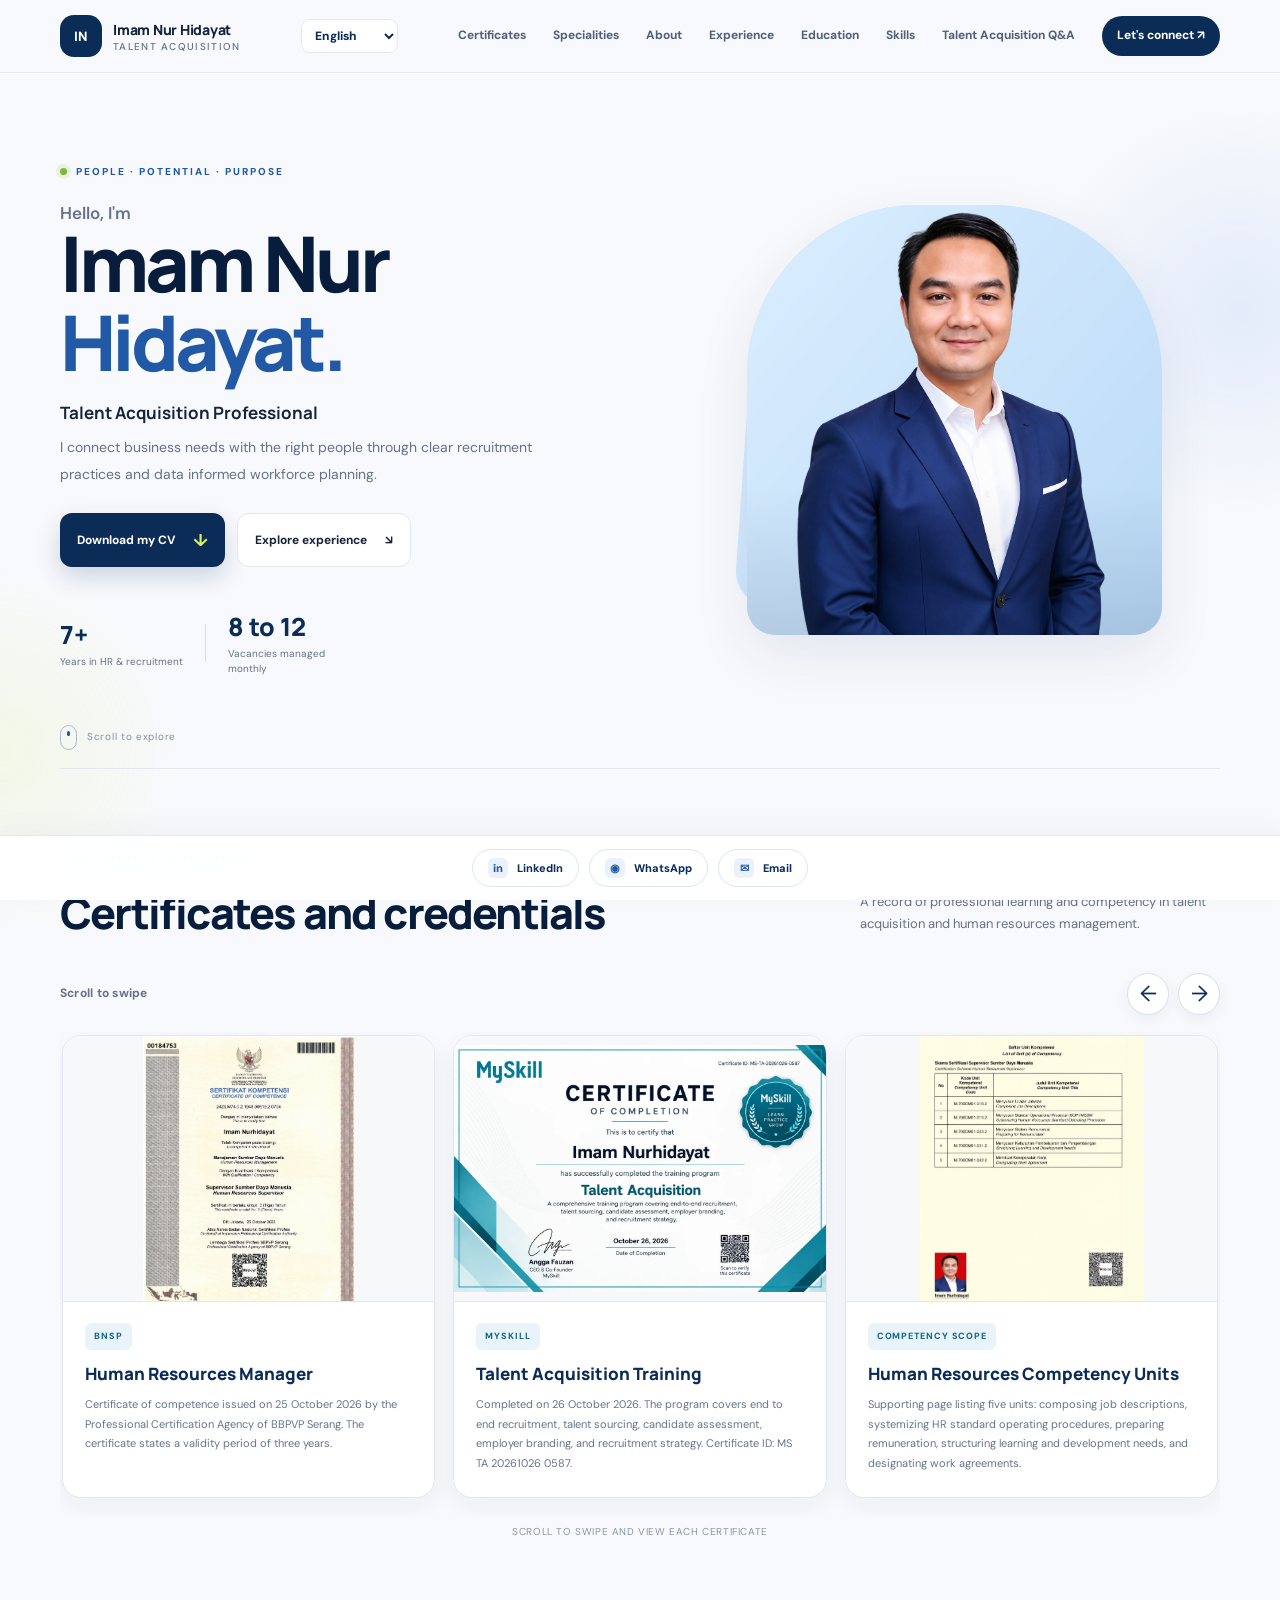
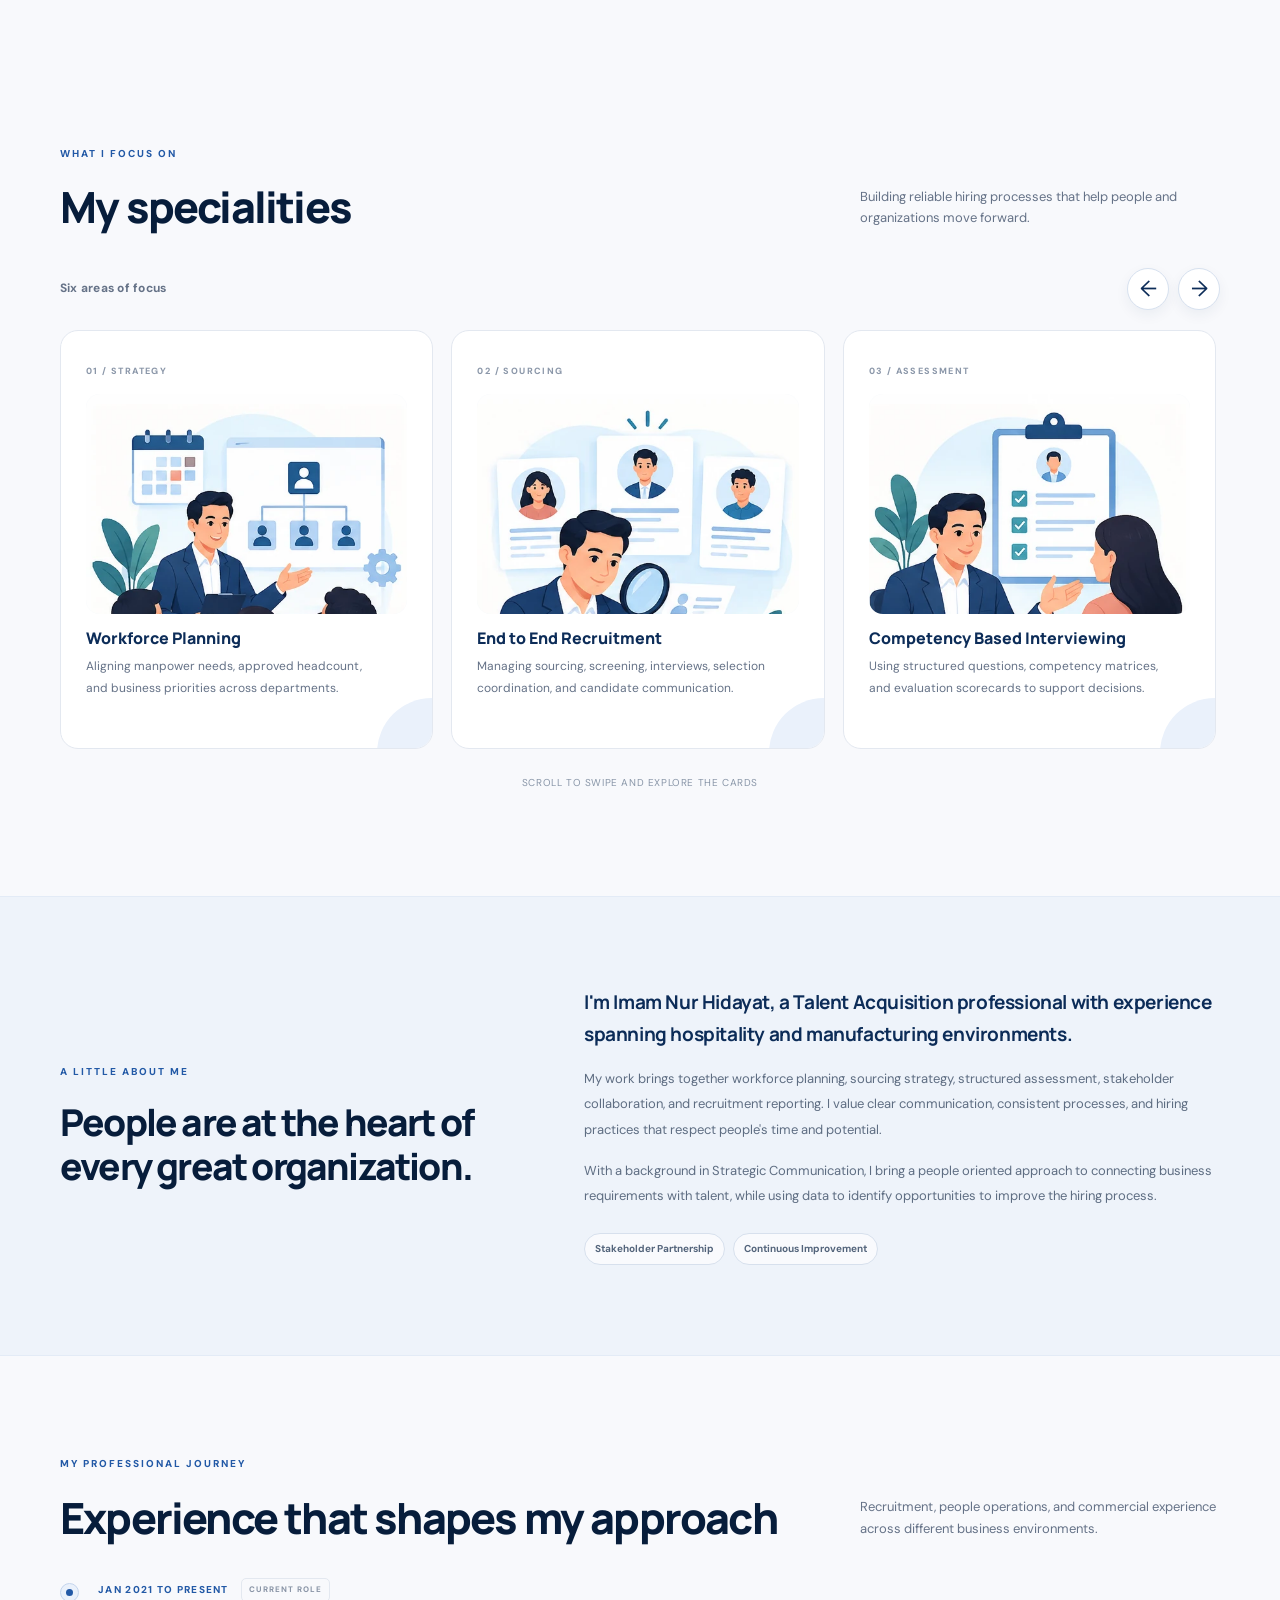
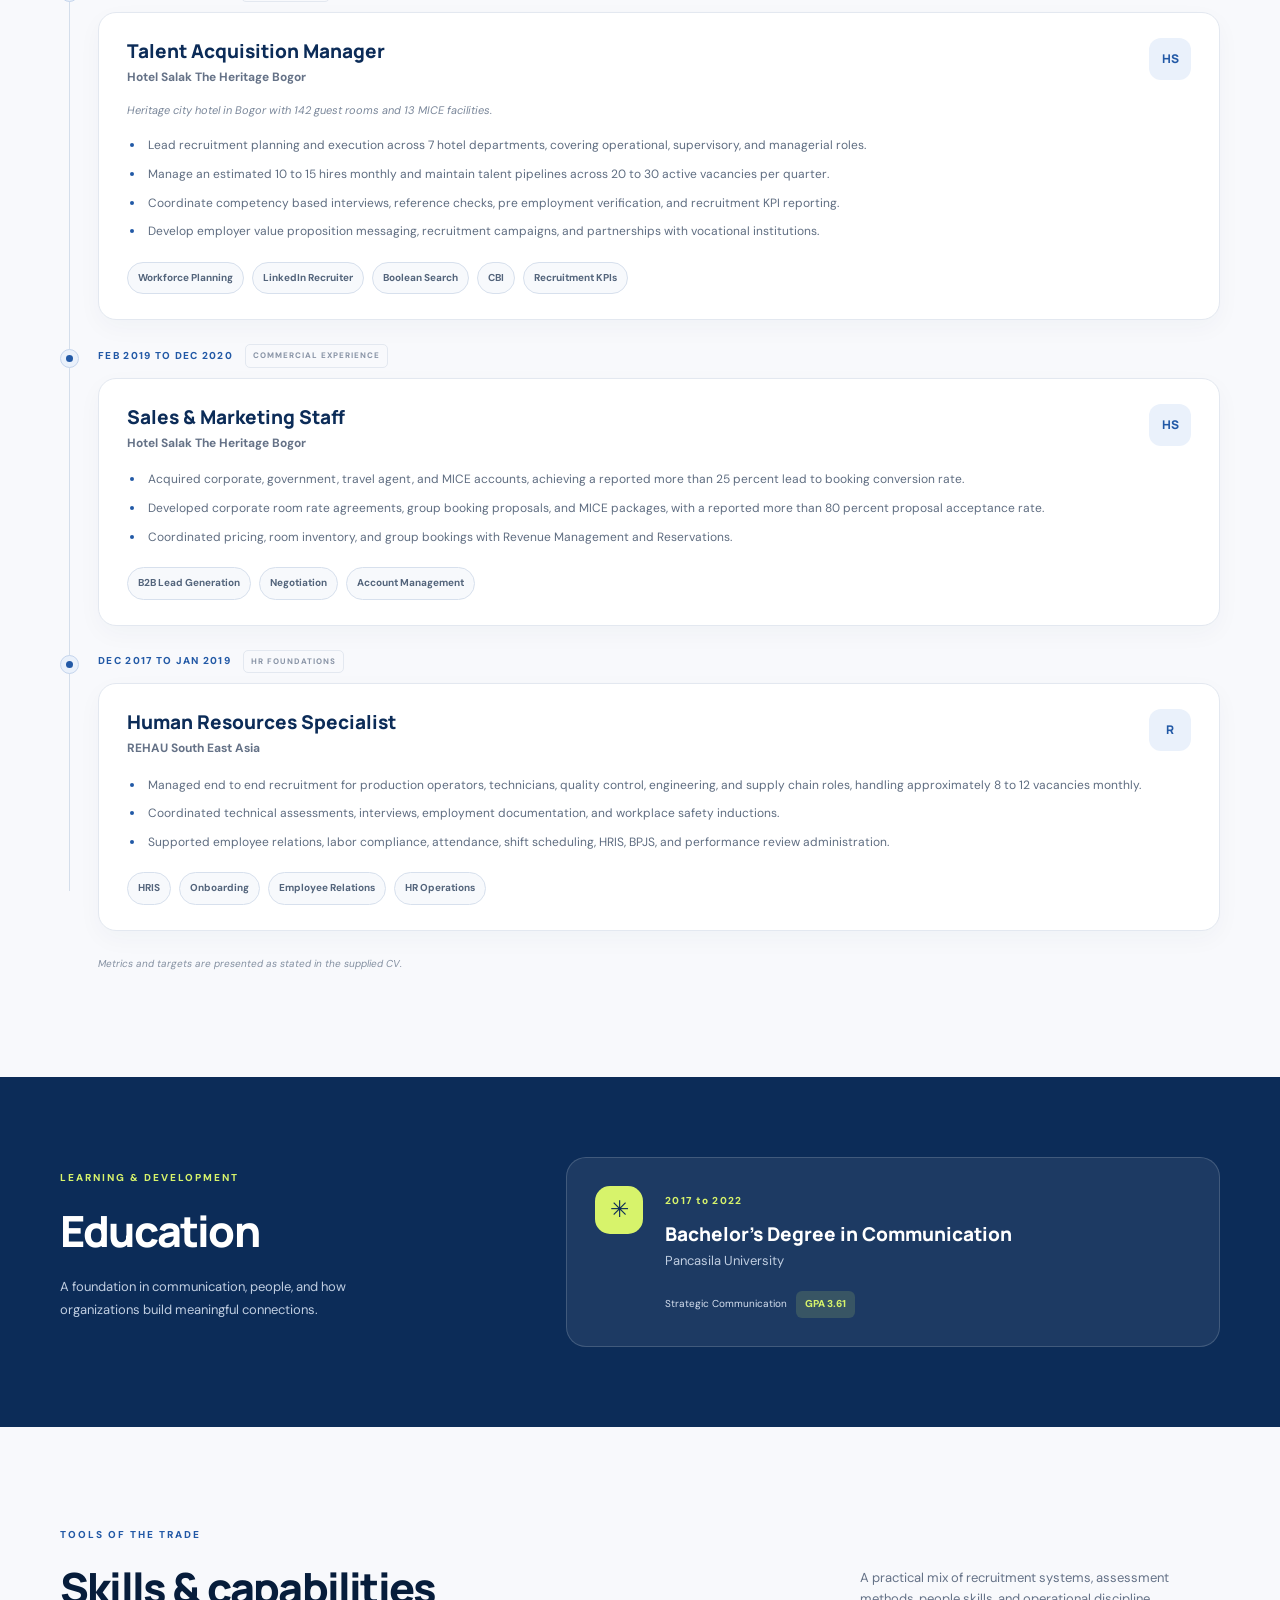
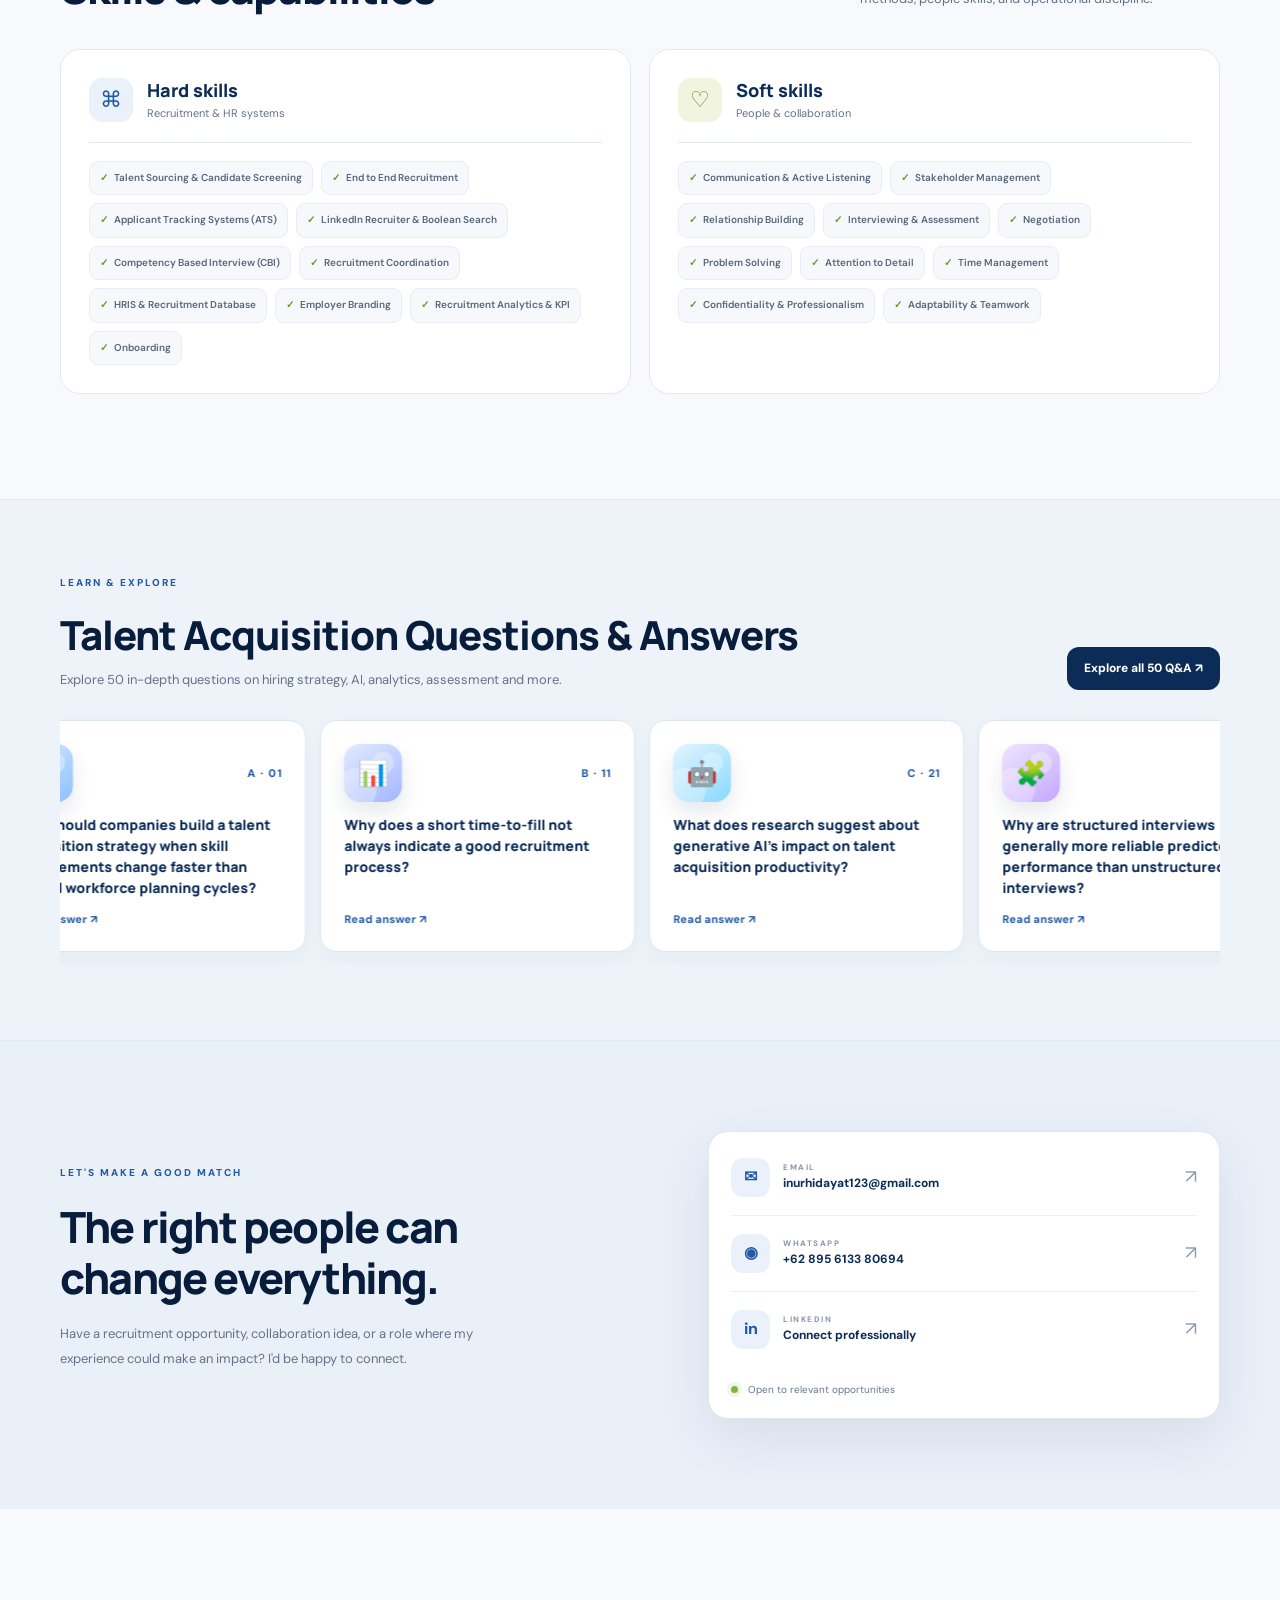
==== commit ac593cc7: "Add files via upload" ====
--- a/index.html
+++ b/index.html
@@ -6,15 +6,13 @@
 <meta content="width=device-width, initial-scale=1.0, viewport-fit=cover" name="viewport"/>
 <meta content="#0c2c58" name="theme-color"/>
 <meta content="Imam Nur Hidayat Talent Acquisition, recruitment strategy, workforce planning, and people operations." name="description"/>
-<title>
-   Imam Nur Hidayat | Talent Acquisition
-  </title>
+<title>Imam Nur Hidayat | Talent Acquisition</title>
 <link href="https://fonts.googleapis.com" rel="preconnect"/>
 <link crossorigin="" href="https://fonts.gstatic.com" rel="preconnect"/>
 <link href="https://fonts.googleapis.com/css2?family=DM+Sans:wght@400;500;600;700&amp;family=Manrope:wght@400;500;600;700;800&amp;display=swap" rel="stylesheet"/>
 <link href="style.css" rel="stylesheet"/>
-</head>
-<body>
+<link href="index.html" rel="canonical"/><link href="index.html" hreflang="en" rel="alternate"/><link href="indonesia.html" hreflang="id" rel="alternate"/><link href="mobile-fix.css" rel="stylesheet"/></head>
+<body data-page-language="en">
 <div class="page-glow glow-one">
 </div>
 <div class="page-glow glow-two">
@@ -31,38 +29,19 @@
      </span>
 </span>
 </a>
-<button aria-expanded="false" aria-label="Open navigation" class="menu-toggle">
+<select aria-label="Pilih bahasa / Choose language" id="language" title="Pilih bahasa / Choose language">
+<option selected="selected" value="en">English</option>
+<option value="id">Indonesia</option>
+</select><button aria-expanded="false" aria-label="Open navigation" class="menu-toggle">
     ☰
    </button>
 <nav aria-label="Main navigation" class="nav-links">
-<a data-en="Certificates" data-id="Sertifikat" href="#certificates">
-     Certificates
-    </a><a data-en="Specialities" data-id="Bidang Keahlian" href="#specialities">
-     Specialities
-    </a>
-<a data-en="About" data-id="Profil" href="#about">
-     About
-    </a>
-<a data-en="Experience" data-id="Pengalaman" href="#experience">
-     Experience
-    </a>
-<a data-en="Education" data-id="Pendidikan" href="#education">
-     Education
-    </a>
-<a data-en="Skills" data-id="Kompetensi" href="#skills">
-     Skills
-    </a>
-<a class="nav-contact" data-en="Let's connect ↗" data-id="Hubungi Saya ↗" href="#contact">
-     Let's connect ↗
-    </a>
-<select aria-label="Choose language" id="language">
-<option value="en" selected>
-      EN
-     </option>
-<option value="id">
-      ID
-     </option>
-</select>
+<a data-en="Certificates" data-id="Sertifikat" href="#certificates">Certificates</a><a data-en="Specialities" data-id="Bidang Keahlian" href="#specialities">Specialities</a>
+<a data-en="About" data-id="Profil" href="#about">About</a>
+<a data-en="Experience" data-id="Pengalaman" href="#experience">Experience</a>
+<a data-en="Education" data-id="Pendidikan" href="#education">Education</a>
+<a data-en="Skills" data-id="Kompetensi" href="#skills">Skills</a>
+<a href="qa-en.html">Talent Acquisition Q&amp;A</a><a class="nav-contact" data-en="Let's connect ↗" data-id="Hubungi Saya ↗" href="#contact">Let's connect ↗</a>
 </nav>
 </header>
 <main>
@@ -71,13 +50,9 @@
 <div class="eyebrow">
 <span class="status-dot">
 </span>
-<span data-en="PEOPLE · POTENTIAL · PURPOSE" data-id="TALENTA · POTENSI · TUJUAN">
-       PEOPLE · POTENTIAL · PURPOSE
-      </span>
-</div>
-<p class="hello" data-en="Hello, I'm" data-id="Halo, saya">
-      Hello, I'm
-     </p>
+<span data-en="PEOPLE · POTENTIAL · PURPOSE" data-id="TALENTA · POTENSI · TUJUAN">PEOPLE · POTENTIAL · PURPOSE</span>
+</div>
+<p class="hello" data-en="Hello, I'm" data-id="Halo, saya">Hello, I'm</p>
 <h1>
       Imam Nur
       <br/>
@@ -85,25 +60,17 @@
        Hidayat.
       </span>
 </h1>
-<h2 data-en="Talent Acquisition Professional" data-id="Profesional Akuisisi Talenta">
-      Talent Acquisition Professional
-     </h2>
-<p class="hero-intro" data-en="I connect business needs with the right people through clear recruitment practices and data informed workforce planning." data-id="Saya menghubungkan kebutuhan bisnis dengan talenta yang tepat melalui proses rekrutmen yang transparan dan perencanaan tenaga kerja berbasis data.">
-      I connect business needs with the right people through clear recruitment practices and data informed workforce planning.
-     </p>
+<h2 data-en="Talent Acquisition Professional" data-id="Profesional Akuisisi Talenta">Talent Acquisition Professional</h2>
+<p class="hero-intro" data-en="I connect business needs with the right people through clear recruitment practices and data informed workforce planning." data-id="Saya menghubungkan kebutuhan bisnis dengan talenta yang tepat melalui proses rekrutmen yang transparan dan perencanaan tenaga kerja berbasis data.">I connect business needs with the right people through clear recruitment practices and data informed workforce planning.</p>
 <div class="hero-actions">
-<a class="button button-primary" href="Imam-Nur-Hidayat-CV.pdf" download="Imam-Nur-Hidayat-CV.pdf">
-<span data-en="Download my CV" data-id="Unduh CV Saya">
-        Download my CV
-       </span>
+<a class="button button-primary" download="Imam-Nur-Hidayat-CV.pdf" href="Imam-Nur-Hidayat-CV.pdf">
+<span data-en="Download my CV" data-id="Unduh CV Saya">Download my CV</span>
 <span>
         ↓
        </span>
 </a>
 <a class="button button-quiet" href="#experience">
-<span data-en="Explore experience" data-id="Lihat Pengalaman">
-        Explore experience
-       </span>
+<span data-en="Explore experience" data-id="Lihat Pengalaman">Explore experience</span>
 <span>
         ↘
        </span>
@@ -114,9 +81,7 @@
 <strong>
         7+
        </strong>
-<span data-en="Years in HR &amp; recruitment" data-id="Tahun di Bidang Sumber Daya Manusia dan Rekrutmen">
-        Years in HR &amp; recruitment
-       </span>
+<span data-en="Years in HR &amp; recruitment" data-id="Tahun di Bidang Sumber Daya Manusia dan Rekrutmen">Years in HR &amp; recruitment</span>
 </div>
 <div class="proof-line">
 </div>
@@ -124,9 +89,7 @@
 <strong>
         8 to 12
        </strong>
-<span data-en="Vacancies managed monthly" data-id="Lowongan yang Dikelola Setiap Bulan">
-        Vacancies managed monthly
-       </span>
+<span data-en="Vacancies managed monthly" data-id="Lowongan yang Dikelola Setiap Bulan">Vacancies managed monthly</span>
 </div>
 </div>
 </div>
@@ -140,29 +103,19 @@
 <a class="scroll-cue" href="#specialities">
 <span class="scroll-wheel">
 </span>
-<span data-en="Scroll to explore" data-id="Gulir untuk Menjelajahi">
-      Scroll to explore
-     </span>
+<span data-en="Scroll to explore" data-id="Gulir untuk Menjelajahi">Scroll to explore</span>
 </a>
 </section>
 <section class="section-wrap section-block certificate-section" id="certificates">
 <div class="section-heading reveal">
 <div>
-<p class="eyebrow" data-en="PROFESSIONAL DEVELOPMENT" data-id="PENGEMBANGAN PROFESIONAL">
-       PROFESSIONAL DEVELOPMENT
-      </p>
-<h2 data-en="Certificates and credentials" data-id="Sertifikat dan Kualifikasi Profesional">
-       Certificates and credentials
-      </h2>
-</div>
-<p data-en="A record of professional learning and competency in talent acquisition and human resources management." data-id="Dokumentasi pembelajaran profesional dan kompetensi dalam bidang akuisisi talenta serta manajemen sumber daya manusia.">
-      A record of professional learning and competency in talent acquisition and human resources management.
-     </p>
+<p class="eyebrow" data-en="PROFESSIONAL DEVELOPMENT" data-id="PENGEMBANGAN PROFESIONAL">PROFESSIONAL DEVELOPMENT</p>
+<h2 data-en="Certificates and credentials" data-id="Sertifikat dan Kualifikasi Profesional">Certificates and credentials</h2>
+</div>
+<p data-en="A record of professional learning and competency in talent acquisition and human resources management." data-id="Dokumentasi pembelajaran profesional dan kompetensi dalam bidang akuisisi talenta serta manajemen sumber daya manusia.">A record of professional learning and competency in talent acquisition and human resources management.</p>
 </div>
 <div class="carousel-toolbar reveal">
-<p data-en="Scroll to swipe" data-id="Geser untuk Melihat">
-      Scroll to swipe
-     </p>
+<p data-en="Scroll to swipe" data-id="Geser untuk Melihat">Scroll to swipe</p>
 <div class="carousel-arrows">
 <button aria-label="Scroll certificates left" class="carousel-arrow" data-carousel="certificateTrack" data-direction="left" type="button">
        ←
@@ -181,12 +134,8 @@
 <span class="certificate-label">
         BNSP
        </span>
-<h3 data-en="Human Resources Manager" data-id="Manager Sumber Daya Manusia">
-        Human Resources Manager
-       </h3>
-<p data-en="Certificate of competence issued on 25 October 2026 by the Professional Certification Agency of BBPVP Serang. The certificate states a validity period of three years." data-id="Sertifikat kompetensi ini diterbitkan pada 25 Oktober 2026 oleh Lembaga Sertifikasi Profesi BBPVP Serang dan berlaku selama tiga tahun.">
-        Certificate of competence issued on 25 October 2026 by the Professional Certification Agency of BBPVP Serang. The certificate states a validity period of three years.
-       </p>
+<h3 data-en="Human Resources Manager" data-id="Manager Sumber Daya Manusia">Human Resources Manager</h3>
+<p data-en="Certificate of competence issued on 25 October 2026 by the Professional Certification Agency of BBPVP Serang. The certificate states a validity period of three years." data-id="Sertifikat kompetensi ini diterbitkan pada 25 Oktober 2026 oleh Lembaga Sertifikasi Profesi BBPVP Serang dan berlaku selama tiga tahun.">Certificate of competence issued on 25 October 2026 by the Professional Certification Agency of BBPVP Serang. The certificate states a validity period of three years.</p>
 </div>
 </article>
 <article class="certificate-card">
@@ -197,12 +146,8 @@
 <span class="certificate-label">
         MYSKILL
        </span>
-<h3 data-en="Talent Acquisition Training" data-id="Pelatihan Akuisisi Talenta">
-        Talent Acquisition Training
-       </h3>
-<p data-en="Completed on 26 October 2026. The program covers end to end recruitment, talent sourcing, candidate assessment, employer branding, and recruitment strategy. Certificate ID: MS TA 20261026 0587." data-id="Pelatihan diselesaikan pada 26 Oktober 2026. Program ini mencakup proses rekrutmen menyeluruh, pencarian talenta, penilaian kandidat, pencitraan perusahaan sebagai pemberi kerja, dan strategi rekrutmen. Nomor sertifikat: MS TA 20261026 0587.">
-        Completed on 26 October 2026. The program covers end to end recruitment, talent sourcing, candidate assessment, employer branding, and recruitment strategy. Certificate ID: MS TA 20261026 0587.
-       </p>
+<h3 data-en="Talent Acquisition Training" data-id="Pelatihan Akuisisi Talenta">Talent Acquisition Training</h3>
+<p data-en="Completed on 26 October 2026. The program covers end to end recruitment, talent sourcing, candidate assessment, employer branding, and recruitment strategy. Certificate ID: MS TA 20261026 0587." data-id="Pelatihan diselesaikan pada 26 Oktober 2026. Program ini mencakup proses rekrutmen menyeluruh, pencarian talenta, penilaian kandidat, pencitraan perusahaan sebagai pemberi kerja, dan strategi rekrutmen. Nomor sertifikat: MS TA 20261026 0587.">Completed on 26 October 2026. The program covers end to end recruitment, talent sourcing, candidate assessment, employer branding, and recruitment strategy. Certificate ID: MS TA 20261026 0587.</p>
 </div>
 </article>
 <article class="certificate-card">
@@ -210,39 +155,23 @@
 <img alt="List of competency units in the Human Resources Manager certification scheme" loading="lazy" src="bnsp-competency-units.webp"/>
 </a>
 <div class="certificate-copy">
-<span class="certificate-label" data-en="COMPETENCY SCOPE" data-id="RUANG LINGKUP KOMPETENSI">
-        COMPETENCY SCOPE
-       </span>
-<h3 data-en="Human Resources Competency Units" data-id="Unit Kompetensi Sumber Daya Manusia">
-        Human Resources Competency Units
-       </h3>
-<p data-en="Supporting page listing five units: composing job descriptions, systemizing HR standard operating procedures, preparing remuneration, structuring learning and development needs, and designating work agreements." data-id="Dokumen pendukung ini mencantumkan lima unit kompetensi, yaitu menyusun uraian jabatan, menyusun prosedur operasional standar sumber daya manusia, menyiapkan sistem remunerasi, merumuskan kebutuhan pembelajaran dan pengembangan, serta menyusun kesepakatan kerja.">
-        Supporting page listing five units: composing job descriptions, systemizing HR standard operating procedures, preparing remuneration, structuring learning and development needs, and designating work agreements.
-       </p>
-</div>
-</article>
-</div>
-<p class="swipe-hint" data-en="Scroll to swipe and view each certificate" data-id="Geser untuk Melihat Setiap Sertifikat">
-     Scroll to swipe and view each certificate
-    </p>
+<span class="certificate-label" data-en="COMPETENCY SCOPE" data-id="RUANG LINGKUP KOMPETENSI">COMPETENCY SCOPE</span>
+<h3 data-en="Human Resources Competency Units" data-id="Unit Kompetensi Sumber Daya Manusia">Human Resources Competency Units</h3>
+<p data-en="Supporting page listing five units: composing job descriptions, systemizing HR standard operating procedures, preparing remuneration, structuring learning and development needs, and designating work agreements." data-id="Dokumen pendukung ini mencantumkan lima unit kompetensi, yaitu menyusun uraian jabatan, menyusun prosedur operasional standar sumber daya manusia, menyiapkan sistem remunerasi, merumuskan kebutuhan pembelajaran dan pengembangan, serta menyusun kesepakatan kerja.">Supporting page listing five units: composing job descriptions, systemizing HR standard operating procedures, preparing remuneration, structuring learning and development needs, and designating work agreements.</p>
+</div>
+</article>
+</div>
+<p class="swipe-hint" data-en="Scroll to swipe and view each certificate" data-id="Geser untuk Melihat Setiap Sertifikat">Scroll to swipe and view each certificate</p>
 </section><section class="section-wrap section-block" id="specialities">
 <div class="section-heading reveal">
 <div>
-<p class="eyebrow" data-en="WHAT I FOCUS ON" data-id="BIDANG KEAHLIAN">
-       WHAT I FOCUS ON
-      </p>
-<h2 data-en="My specialities" data-id="Bidang Keahlian Saya">
-       My specialities
-      </h2>
-</div>
-<p data-en="Building reliable hiring processes that help people and organizations move forward." data-id="Merancang proses rekrutmen yang andal untuk mendukung pengembangan talenta dan organisasi.">
-      Building reliable hiring processes that help people and organizations move forward.
-     </p>
+<p class="eyebrow" data-en="WHAT I FOCUS ON" data-id="BIDANG KEAHLIAN">WHAT I FOCUS ON</p>
+<h2 data-en="My specialities" data-id="Bidang Keahlian Saya">My specialities</h2>
+</div>
+<p data-en="Building reliable hiring processes that help people and organizations move forward." data-id="Merancang proses rekrutmen yang andal untuk mendukung pengembangan talenta dan organisasi.">Building reliable hiring processes that help people and organizations move forward.</p>
 </div>
 <div class="carousel-toolbar reveal">
-<p data-en="Six areas of focus" data-id="Enam Bidang Keahlian">
-      Six areas of focus
-     </p>
+<p data-en="Six areas of focus" data-id="Enam Bidang Keahlian">Six areas of focus</p>
 <div class="carousel-arrows">
 <button aria-label="Scroll specialities left" class="carousel-arrow" data-carousel="specialityTrack" data-direction="left" type="button">
        ←
@@ -254,109 +183,57 @@
 </div>
 <div aria-label="Specialities carousel" class="carousel-track speciality-grid" id="specialityTrack" tabindex="0">
 <article class="speciality-card">
-<span class="card-number" data-en="01 / STRATEGY" data-id="01 / STRATEGI">
-       01 / STRATEGY
-      </span>
+<span class="card-number" data-en="01 / STRATEGY" data-id="01 / STRATEGI">01 / STRATEGY</span>
 <img alt="Workforce planning illustration" class="speciality-illustration" height="500" loading="lazy" src="speciality-workforce.webp" width="500"/>
-<h3 data-en="Workforce Planning" data-id="Perencanaan Tenaga Kerja">
-       Workforce Planning
-      </h3>
-<p data-en="Aligning manpower needs, approved headcount, and business priorities across departments." data-id="Menyelaraskan kebutuhan tenaga kerja, jumlah karyawan yang telah disetujui, dan prioritas bisnis di seluruh departemen.">
-       Aligning manpower needs, approved headcount, and business priorities across departments.
-      </p>
+<h3 data-en="Workforce Planning" data-id="Perencanaan Tenaga Kerja">Workforce Planning</h3>
+<p data-en="Aligning manpower needs, approved headcount, and business priorities across departments." data-id="Menyelaraskan kebutuhan tenaga kerja, jumlah karyawan yang telah disetujui, dan prioritas bisnis di seluruh departemen.">Aligning manpower needs, approved headcount, and business priorities across departments.</p>
 </article>
 <article class="speciality-card">
-<span class="card-number" data-en="02 / SOURCING" data-id="02 / PENCARIAN KANDIDAT">
-       02 / SOURCING
-      </span>
+<span class="card-number" data-en="02 / SOURCING" data-id="02 / PENCARIAN KANDIDAT">02 / SOURCING</span>
 <img alt="Candidate sourcing illustration" class="speciality-illustration" height="500" loading="lazy" src="speciality-sourcing.webp" width="500"/>
-<h3 data-en="End to End Recruitment" data-id="Rekrutmen dari Awal hingga Akhir">
-       End to End Recruitment
-      </h3>
-<p data-en="Managing sourcing, screening, interviews, selection coordination, and candidate communication." data-id="Mengelola pencarian dan penyaringan kandidat, wawancara, koordinasi seleksi, serta komunikasi dengan kandidat.">
-       Managing sourcing, screening, interviews, selection coordination, and candidate communication.
-      </p>
+<h3 data-en="End to End Recruitment" data-id="Rekrutmen dari Awal hingga Akhir">End to End Recruitment</h3>
+<p data-en="Managing sourcing, screening, interviews, selection coordination, and candidate communication." data-id="Mengelola pencarian dan penyaringan kandidat, wawancara, koordinasi seleksi, serta komunikasi dengan kandidat.">Managing sourcing, screening, interviews, selection coordination, and candidate communication.</p>
 </article>
 <article class="speciality-card">
-<span class="card-number" data-en="03 / ASSESSMENT" data-id="03 / ASESMEN">
-       03 / ASSESSMENT
-      </span>
+<span class="card-number" data-en="03 / ASSESSMENT" data-id="03 / ASESMEN">03 / ASSESSMENT</span>
 <img alt="Interview illustration" class="speciality-illustration" height="500" loading="lazy" src="speciality-interview.webp" width="500"/>
-<h3 data-en="Competency Based Interviewing" data-id="Wawancara Berbasis Kompetensi">
-       Competency Based Interviewing
-      </h3>
-<p data-en="Using structured questions, competency matrices, and evaluation scorecards to support decisions." data-id="Menggunakan pertanyaan terstruktur, matriks kompetensi, dan lembar penilaian untuk mendukung proses pengambilan keputusan.">
-       Using structured questions, competency matrices, and evaluation scorecards to support decisions.
-      </p>
+<h3 data-en="Competency Based Interviewing" data-id="Wawancara Berbasis Kompetensi">Competency Based Interviewing</h3>
+<p data-en="Using structured questions, competency matrices, and evaluation scorecards to support decisions." data-id="Menggunakan pertanyaan terstruktur, matriks kompetensi, dan lembar penilaian untuk mendukung proses pengambilan keputusan.">Using structured questions, competency matrices, and evaluation scorecards to support decisions.</p>
 </article>
 <article class="speciality-card">
-<span class="card-number" data-en="04 / INSIGHTS" data-id="04 / ANALISIS">
-       04 / INSIGHTS
-      </span>
+<span class="card-number" data-en="04 / INSIGHTS" data-id="04 / ANALISIS">04 / INSIGHTS</span>
 <img alt="Recruitment analytics illustration" class="speciality-illustration" height="500" loading="lazy" src="speciality-analytics.webp" width="500"/>
-<h3 data-en="Recruitment Analytics" data-id="Analisis Data Rekrutmen">
-       Recruitment Analytics
-      </h3>
-<p data-en="Tracking time to fill, vacancy aging, hiring volume, and sourcing channel performance." data-id="Memantau waktu pemenuhan lowongan, lama waktu lowongan belum terisi, jumlah perekrutan, dan efektivitas kanal pencarian kandidat.">
-       Tracking time to fill, vacancy aging, hiring volume, and sourcing channel performance.
-      </p>
+<h3 data-en="Recruitment Analytics" data-id="Analisis Data Rekrutmen">Recruitment Analytics</h3>
+<p data-en="Tracking time to fill, vacancy aging, hiring volume, and sourcing channel performance." data-id="Memantau waktu pemenuhan lowongan, lama waktu lowongan belum terisi, jumlah perekrutan, dan efektivitas kanal pencarian kandidat.">Tracking time to fill, vacancy aging, hiring volume, and sourcing channel performance.</p>
 </article>
 <article class="speciality-card">
-<span class="card-number" data-en="05 / BRAND" data-id="05 / CITRA PEMBERI KERJA">
-       05 / BRAND
-      </span>
+<span class="card-number" data-en="05 / BRAND" data-id="05 / CITRA PEMBERI KERJA">05 / BRAND</span>
 <img alt="Employer branding illustration" class="speciality-illustration" height="500" loading="lazy" src="speciality-branding.webp" width="500"/>
-<h3 data-en="Employer Branding" data-id="Pencitraan Perusahaan sebagai Pemberi Kerja">
-       Employer Branding
-      </h3>
-<p data-en="Strengthening employer visibility through EVP messaging, recruitment campaigns, and partnerships." data-id="Meningkatkan visibilitas perusahaan melalui komunikasi proposisi nilai pemberi kerja, kampanye rekrutmen, dan kemitraan strategis.">
-       Strengthening employer visibility through EVP messaging, recruitment campaigns, and partnerships.
-      </p>
+<h3 data-en="Employer Branding" data-id="Pencitraan Perusahaan sebagai Pemberi Kerja">Employer Branding</h3>
+<p data-en="Strengthening employer visibility through EVP messaging, recruitment campaigns, and partnerships." data-id="Meningkatkan visibilitas perusahaan melalui komunikasi proposisi nilai pemberi kerja, kampanye rekrutmen, dan kemitraan strategis.">Strengthening employer visibility through EVP messaging, recruitment campaigns, and partnerships.</p>
 </article>
 <article class="speciality-card">
-<span class="card-number" data-en="06 / PEOPLE" data-id="06 / PENGELOLAAN KARYAWAN">
-       06 / PEOPLE
-      </span>
+<span class="card-number" data-en="06 / PEOPLE" data-id="06 / PENGELOLAAN KARYAWAN">06 / PEOPLE</span>
 <img alt="Onboarding illustration" class="speciality-illustration" height="500" loading="lazy" src="speciality-onboarding.webp" width="500"/>
-<h3 data-en="HR Operations and Onboarding" data-id="Operasional SDM dan Orientasi Karyawan Baru">
-       HR Operations and Onboarding
-      </h3>
-<p data-en="Supporting employee documentation, HRIS records, safety induction, and a smooth start for new hires." data-id="Mendukung pengelolaan dokumen karyawan, data sistem informasi SDM, orientasi keselamatan kerja, dan proses orientasi karyawan baru.">
-       Supporting employee documentation, HRIS records, safety induction, and a smooth start for new hires.
-      </p>
-</article>
-</div>
-<p class="swipe-hint" data-en="Scroll to swipe and explore the cards" data-id="Geser untuk Melihat Seluruh Kartu">
-     Scroll to swipe and explore the cards
-    </p>
+<h3 data-en="HR Operations and Onboarding" data-id="Operasional SDM dan Orientasi Karyawan Baru">HR Operations and Onboarding</h3>
+<p data-en="Supporting employee documentation, HRIS records, safety induction, and a smooth start for new hires." data-id="Mendukung pengelolaan dokumen karyawan, data sistem informasi SDM, orientasi keselamatan kerja, dan proses orientasi karyawan baru.">Supporting employee documentation, HRIS records, safety induction, and a smooth start for new hires.</p>
+</article>
+</div>
+<p class="swipe-hint" data-en="Scroll to swipe and explore the cards" data-id="Geser untuk Melihat Seluruh Kartu">Scroll to swipe and explore the cards</p>
 </section>
 <section class="about-section" id="about">
 <div class="section-wrap about-layout">
 <div class="about-label reveal">
-<p class="eyebrow" data-en="A LITTLE ABOUT ME" data-id="TENTANG SAYA">
-       A LITTLE ABOUT ME
-      </p>
-<h2 data-en="People are at the heart of every great organization." data-id="Sumber daya manusia merupakan unsur utama dalam organisasi yang unggul.">
-       People are at the heart of every great organization.
-      </h2>
+<p class="eyebrow" data-en="A LITTLE ABOUT ME" data-id="TENTANG SAYA">A LITTLE ABOUT ME</p>
+<h2 data-en="People are at the heart of every great organization." data-id="Sumber daya manusia merupakan unsur utama dalam organisasi yang unggul.">People are at the heart of every great organization.</h2>
 </div>
 <div class="about-content reveal">
-<p class="about-lead" data-en="I'm Imam Nur Hidayat, a Talent Acquisition professional with experience spanning hospitality and manufacturing environments." data-id="Saya Imam Nur Hidayat, profesional akuisisi talenta dengan pengalaman di sektor perhotelan dan manufaktur.">
-       I'm Imam Nur Hidayat, a Talent Acquisition professional with experience spanning hospitality and manufacturing environments.
-      </p>
-<p data-en="My work brings together workforce planning, sourcing strategy, structured assessment, stakeholder collaboration, and recruitment reporting. I value clear communication, consistent processes, and hiring practices that respect people's time and potential." data-id="Pekerjaan saya mencakup perencanaan tenaga kerja, strategi pencarian kandidat, asesmen terstruktur, kolaborasi dengan para pemangku kepentingan, dan pelaporan rekrutmen. Saya mengutamakan komunikasi yang jelas, proses yang konsisten, serta praktik rekrutmen yang menghargai waktu dan potensi setiap individu.">
-       My work brings together workforce planning, sourcing strategy, structured assessment, stakeholder collaboration, and recruitment reporting. I value clear communication, consistent processes, and hiring practices that respect people's time and potential.
-      </p>
-<p data-en="With a background in Strategic Communication, I bring a people oriented approach to connecting business requirements with talent, while using data to identify opportunities to improve the hiring process." data-id="Dengan latar belakang Komunikasi Strategis, saya menerapkan pendekatan yang berorientasi pada manusia untuk menyelaraskan kebutuhan bisnis dengan talenta, serta memanfaatkan data guna mengidentifikasi peluang perbaikan proses rekrutmen.">
-       With a background in Strategic Communication, I bring a people oriented approach to connecting business requirements with talent, while using data to identify opportunities to improve the hiring process.
-      </p>
+<p class="about-lead" data-en="I'm Imam Nur Hidayat, a Talent Acquisition professional with experience spanning hospitality and manufacturing environments." data-id="Saya Imam Nur Hidayat, profesional akuisisi talenta dengan pengalaman di sektor perhotelan dan manufaktur.">I'm Imam Nur Hidayat, a Talent Acquisition professional with experience spanning hospitality and manufacturing environments.</p>
+<p data-en="My work brings together workforce planning, sourcing strategy, structured assessment, stakeholder collaboration, and recruitment reporting. I value clear communication, consistent processes, and hiring practices that respect people's time and potential." data-id="Pekerjaan saya mencakup perencanaan tenaga kerja, strategi pencarian kandidat, asesmen terstruktur, kolaborasi dengan para pemangku kepentingan, dan pelaporan rekrutmen. Saya mengutamakan komunikasi yang jelas, proses yang konsisten, serta praktik rekrutmen yang menghargai waktu dan potensi setiap individu.">My work brings together workforce planning, sourcing strategy, structured assessment, stakeholder collaboration, and recruitment reporting. I value clear communication, consistent processes, and hiring practices that respect people's time and potential.</p>
+<p data-en="With a background in Strategic Communication, I bring a people oriented approach to connecting business requirements with talent, while using data to identify opportunities to improve the hiring process." data-id="Dengan latar belakang Komunikasi Strategis, saya menerapkan pendekatan yang berorientasi pada manusia untuk menyelaraskan kebutuhan bisnis dengan talenta, serta memanfaatkan data guna mengidentifikasi peluang perbaikan proses rekrutmen.">With a background in Strategic Communication, I bring a people oriented approach to connecting business requirements with talent, while using data to identify opportunities to improve the hiring process.</p>
 <div class="value-tags">
-<span data-en="Stakeholder Partnership" data-id="Kemitraan dengan Pemangku Kepentingan">
-        Stakeholder Partnership
-       </span>
-<span data-en="Continuous Improvement" data-id="Perbaikan Berkelanjutan">
-        Continuous Improvement
-       </span>
+<span data-en="Stakeholder Partnership" data-id="Kemitraan dengan Pemangku Kepentingan">Stakeholder Partnership</span>
+<span data-en="Continuous Improvement" data-id="Perbaikan Berkelanjutan">Continuous Improvement</span>
 </div>
 </div>
 </div>
@@ -364,16 +241,10 @@
 <section class="section-wrap section-block" id="experience">
 <div class="section-heading reveal">
 <div>
-<p class="eyebrow" data-en="MY PROFESSIONAL JOURNEY" data-id="PERJALANAN PROFESIONAL">
-       MY PROFESSIONAL JOURNEY
-      </p>
-<h2 data-en="Experience that shapes my approach" data-id="Pengalaman yang Membentuk Pendekatan Profesional Saya">
-       Experience that shapes my approach
-      </h2>
-</div>
-<p data-en="Recruitment, people operations, and commercial experience across different business environments." data-id="Pengalaman dalam rekrutmen, operasional sumber daya manusia, dan bidang komersial di berbagai lingkungan bisnis.">
-      Recruitment, people operations, and commercial experience across different business environments.
-     </p>
+<p class="eyebrow" data-en="MY PROFESSIONAL JOURNEY" data-id="PERJALANAN PROFESIONAL">MY PROFESSIONAL JOURNEY</p>
+<h2 data-en="Experience that shapes my approach" data-id="Pengalaman yang Membentuk Pendekatan Profesional Saya">Experience that shapes my approach</h2>
+</div>
+<p data-en="Recruitment, people operations, and commercial experience across different business environments." data-id="Pengalaman dalam rekrutmen, operasional sumber daya manusia, dan bidang komersial di berbagai lingkungan bisnis.">Recruitment, people operations, and commercial experience across different business environments.</p>
 </div>
 <div class="timeline">
 <article class="timeline-item reveal">
@@ -382,12 +253,8 @@
 </span>
 </div>
 <div class="timeline-meta">
-<span class="timeline-date" data-en="JAN 2021 TO PRESENT" data-id="JAN 2021 HINGGA SEKARANG">
-        JAN 2021 TO PRESENT
-       </span>
-<span class="timeline-type" data-en="CURRENT ROLE" data-id="JABATAN SAAT INI">
-        CURRENT ROLE
-       </span>
+<span class="timeline-date" data-en="JAN 2021 TO PRESENT" data-id="JAN 2021 HINGGA SEKARANG">JAN 2021 TO PRESENT</span>
+<span class="timeline-type" data-en="CURRENT ROLE" data-id="JABATAN SAAT INI">CURRENT ROLE</span>
 </div>
 <div class="timeline-card">
 <div class="timeline-title">
@@ -403,39 +270,19 @@
          HS
         </span>
 </div>
-<p class="company-context" data-en="Heritage city hotel in Bogor with 142 guest rooms and 13 MICE facilities." data-id="Hotel bersejarah di Bogor yang memiliki 142 kamar dan 13 fasilitas MICE.">
-        Heritage city hotel in Bogor with 142 guest rooms and 13 MICE facilities.
-       </p>
+<p class="company-context" data-en="Heritage city hotel in Bogor with 142 guest rooms and 13 MICE facilities." data-id="Hotel bersejarah di Bogor yang memiliki 142 kamar dan 13 fasilitas MICE.">Heritage city hotel in Bogor with 142 guest rooms and 13 MICE facilities.</p>
 <ul>
-<li data-en="Lead recruitment planning and execution across 7 hotel departments, covering operational, supervisory, and managerial roles." data-id="Memimpin perencanaan dan pelaksanaan rekrutmen di tujuh departemen hotel untuk posisi operasional, penyelia, dan manajerial.">
-         Lead recruitment planning and execution across 7 hotel departments, covering operational, supervisory, and managerial roles.
-        </li>
-<li data-en="Manage an estimated 10 to 15 hires monthly and maintain talent pipelines across 20 to 30 active vacancies per quarter." data-id="Menangani sekitar 10 hingga 15 proses perekrutan setiap bulan dan mengelola kumpulan kandidat untuk 20 hingga 30 lowongan aktif setiap kuartal.">
-         Manage an estimated 10 to 15 hires monthly and maintain talent pipelines across 20 to 30 active vacancies per quarter.
-        </li>
-<li data-en="Coordinate competency based interviews, reference checks, pre employment verification, and recruitment KPI reporting." data-id="Mengoordinasikan wawancara berbasis kompetensi, pemeriksaan referensi, verifikasi prakerja, dan pelaporan indikator kinerja utama rekrutmen.">
-         Coordinate competency based interviews, reference checks, pre employment verification, and recruitment KPI reporting.
-        </li>
-<li data-en="Develop employer value proposition messaging, recruitment campaigns, and partnerships with vocational institutions." data-id="Mengembangkan komunikasi proposisi nilai pemberi kerja, kampanye rekrutmen, dan kemitraan dengan lembaga pendidikan vokasi.">
-         Develop employer value proposition messaging, recruitment campaigns, and partnerships with vocational institutions.
-        </li>
+<li data-en="Lead recruitment planning and execution across 7 hotel departments, covering operational, supervisory, and managerial roles." data-id="Memimpin perencanaan dan pelaksanaan rekrutmen di tujuh departemen hotel untuk posisi operasional, penyelia, dan manajerial.">Lead recruitment planning and execution across 7 hotel departments, covering operational, supervisory, and managerial roles.</li>
+<li data-en="Manage an estimated 10 to 15 hires monthly and maintain talent pipelines across 20 to 30 active vacancies per quarter." data-id="Menangani sekitar 10 hingga 15 proses perekrutan setiap bulan dan mengelola kumpulan kandidat untuk 20 hingga 30 lowongan aktif setiap kuartal.">Manage an estimated 10 to 15 hires monthly and maintain talent pipelines across 20 to 30 active vacancies per quarter.</li>
+<li data-en="Coordinate competency based interviews, reference checks, pre employment verification, and recruitment KPI reporting." data-id="Mengoordinasikan wawancara berbasis kompetensi, pemeriksaan referensi, verifikasi prakerja, dan pelaporan indikator kinerja utama rekrutmen.">Coordinate competency based interviews, reference checks, pre employment verification, and recruitment KPI reporting.</li>
+<li data-en="Develop employer value proposition messaging, recruitment campaigns, and partnerships with vocational institutions." data-id="Mengembangkan komunikasi proposisi nilai pemberi kerja, kampanye rekrutmen, dan kemitraan dengan lembaga pendidikan vokasi.">Develop employer value proposition messaging, recruitment campaigns, and partnerships with vocational institutions.</li>
 </ul>
 <div class="tool-tags">
-<span data-en="Workforce Planning" data-id="Perencanaan Tenaga Kerja">
-         Workforce Planning
-        </span>
-<span data-en="LinkedIn Recruiter" data-id="LinkedIn Recruiter">
-         LinkedIn Recruiter
-        </span>
-<span data-en="Boolean Search" data-id="Pencarian Boolean">
-         Boolean Search
-        </span>
-<span data-en="CBI" data-id="Wawancara Berbasis Kompetensi">
-         CBI
-        </span>
-<span data-en="Recruitment KPIs" data-id="Indikator Kinerja Rekrutmen">
-         Recruitment KPIs
-        </span>
+<span data-en="Workforce Planning" data-id="Perencanaan Tenaga Kerja">Workforce Planning</span>
+<span data-en="LinkedIn Recruiter" data-id="LinkedIn Recruiter">LinkedIn Recruiter</span>
+<span data-en="Boolean Search" data-id="Pencarian Boolean">Boolean Search</span>
+<span data-en="CBI" data-id="Wawancara Berbasis Kompetensi">CBI</span>
+<span data-en="Recruitment KPIs" data-id="Indikator Kinerja Rekrutmen">Recruitment KPIs</span>
 </div>
 </div>
 </article>
@@ -445,12 +292,8 @@
 </span>
 </div>
 <div class="timeline-meta">
-<span class="timeline-date" data-en="FEB 2019 TO DEC 2020" data-id="FEB 2019 HINGGA DES 2020">
-        FEB 2019 TO DEC 2020
-       </span>
-<span class="timeline-type" data-en="COMMERCIAL EXPERIENCE" data-id="PENGALAMAN KOMERSIAL">
-        COMMERCIAL EXPERIENCE
-       </span>
+<span class="timeline-date" data-en="FEB 2019 TO DEC 2020" data-id="FEB 2019 HINGGA DES 2020">FEB 2019 TO DEC 2020</span>
+<span class="timeline-type" data-en="COMMERCIAL EXPERIENCE" data-id="PENGALAMAN KOMERSIAL">COMMERCIAL EXPERIENCE</span>
 </div>
 <div class="timeline-card">
 <div class="timeline-title">
@@ -467,26 +310,14 @@
         </span>
 </div>
 <ul>
-<li data-en="Acquired corporate, government, travel agent, and MICE accounts, achieving a reported more than 25 percent lead to booking conversion rate." data-id="Mengembangkan akun korporasi, instansi pemerintah, agen perjalanan, dan MICE, dengan tingkat konversi prospek menjadi pemesanan yang dilaporkan lebih dari 25 persen.">
-         Acquired corporate, government, travel agent, and MICE accounts, achieving a reported more than 25 percent lead to booking conversion rate.
-        </li>
-<li data-en="Developed corporate room rate agreements, group booking proposals, and MICE packages, with a reported more than 80 percent proposal acceptance rate." data-id="Menyusun perjanjian tarif kamar korporasi, proposal pemesanan grup, dan paket MICE, dengan tingkat penerimaan proposal yang dilaporkan lebih dari 80 persen.">
-         Developed corporate room rate agreements, group booking proposals, and MICE packages, with a reported more than 80 percent proposal acceptance rate.
-        </li>
-<li data-en="Coordinated pricing, room inventory, and group bookings with Revenue Management and Reservations." data-id="Berkoordinasi dengan tim Manajemen Pendapatan dan Reservasi terkait penetapan harga, ketersediaan kamar, dan pemesanan grup.">
-         Coordinated pricing, room inventory, and group bookings with Revenue Management and Reservations.
-        </li>
+<li data-en="Acquired corporate, government, travel agent, and MICE accounts, achieving a reported more than 25 percent lead to booking conversion rate." data-id="Mengembangkan akun korporasi, instansi pemerintah, agen perjalanan, dan MICE, dengan tingkat konversi prospek menjadi pemesanan yang dilaporkan lebih dari 25 persen.">Acquired corporate, government, travel agent, and MICE accounts, achieving a reported more than 25 percent lead to booking conversion rate.</li>
+<li data-en="Developed corporate room rate agreements, group booking proposals, and MICE packages, with a reported more than 80 percent proposal acceptance rate." data-id="Menyusun perjanjian tarif kamar korporasi, proposal pemesanan grup, dan paket MICE, dengan tingkat penerimaan proposal yang dilaporkan lebih dari 80 persen.">Developed corporate room rate agreements, group booking proposals, and MICE packages, with a reported more than 80 percent proposal acceptance rate.</li>
+<li data-en="Coordinated pricing, room inventory, and group bookings with Revenue Management and Reservations." data-id="Berkoordinasi dengan tim Manajemen Pendapatan dan Reservasi terkait penetapan harga, ketersediaan kamar, dan pemesanan grup.">Coordinated pricing, room inventory, and group bookings with Revenue Management and Reservations.</li>
 </ul>
 <div class="tool-tags">
-<span data-en="B2B Lead Generation" data-id="Pencarian Prospek B2B">
-         B2B Lead Generation
-        </span>
-<span data-en="Negotiation" data-id="Negosiasi">
-         Negotiation
-        </span>
-<span data-en="Account Management" data-id="Pengelolaan Akun">
-         Account Management
-        </span>
+<span data-en="B2B Lead Generation" data-id="Pencarian Prospek B2B">B2B Lead Generation</span>
+<span data-en="Negotiation" data-id="Negosiasi">Negotiation</span>
+<span data-en="Account Management" data-id="Pengelolaan Akun">Account Management</span>
 </div>
 </div>
 </article>
@@ -496,12 +327,8 @@
 </span>
 </div>
 <div class="timeline-meta">
-<span class="timeline-date" data-en="DEC 2017 TO JAN 2019" data-id="DES 2017 HINGGA JAN 2019">
-        DEC 2017 TO JAN 2019
-       </span>
-<span class="timeline-type" data-en="HR FOUNDATIONS" data-id="DASAR DASAR SDM">
-        HR FOUNDATIONS
-       </span>
+<span class="timeline-date" data-en="DEC 2017 TO JAN 2019" data-id="DES 2017 HINGGA JAN 2019">DEC 2017 TO JAN 2019</span>
+<span class="timeline-type" data-en="HR FOUNDATIONS" data-id="DASAR DASAR SDM">HR FOUNDATIONS</span>
 </div>
 <div class="timeline-card">
 <div class="timeline-title">
@@ -518,71 +345,41 @@
         </span>
 </div>
 <ul>
-<li data-en="Managed end to end recruitment for production operators, technicians, quality control, engineering, and supply chain roles, handling approximately 8 to 12 vacancies monthly." data-id="Mengelola proses rekrutmen menyeluruh untuk operator produksi, teknisi, personel kendali mutu, bidang teknik, dan rantai pasok, dengan sekitar 8 hingga 12 lowongan setiap bulan.">
-         Managed end to end recruitment for production operators, technicians, quality control, engineering, and supply chain roles, handling approximately 8 to 12 vacancies monthly.
-        </li>
-<li data-en="Coordinated technical assessments, interviews, employment documentation, and workplace safety inductions." data-id="Mengoordinasikan penilaian teknis, wawancara, dokumentasi ketenagakerjaan, dan orientasi keselamatan kerja.">
-         Coordinated technical assessments, interviews, employment documentation, and workplace safety inductions.
-        </li>
-<li data-en="Supported employee relations, labor compliance, attendance, shift scheduling, HRIS, BPJS, and performance review administration." data-id="Mendukung hubungan karyawan, kepatuhan ketenagakerjaan, pencatatan kehadiran, penyusunan jadwal kerja bergilir, pengelolaan sistem informasi SDM, BPJS, dan administrasi evaluasi kinerja.">
-         Supported employee relations, labor compliance, attendance, shift scheduling, HRIS, BPJS, and performance review administration.
-        </li>
+<li data-en="Managed end to end recruitment for production operators, technicians, quality control, engineering, and supply chain roles, handling approximately 8 to 12 vacancies monthly." data-id="Mengelola proses rekrutmen menyeluruh untuk operator produksi, teknisi, personel kendali mutu, bidang teknik, dan rantai pasok, dengan sekitar 8 hingga 12 lowongan setiap bulan.">Managed end to end recruitment for production operators, technicians, quality control, engineering, and supply chain roles, handling approximately 8 to 12 vacancies monthly.</li>
+<li data-en="Coordinated technical assessments, interviews, employment documentation, and workplace safety inductions." data-id="Mengoordinasikan penilaian teknis, wawancara, dokumentasi ketenagakerjaan, dan orientasi keselamatan kerja.">Coordinated technical assessments, interviews, employment documentation, and workplace safety inductions.</li>
+<li data-en="Supported employee relations, labor compliance, attendance, shift scheduling, HRIS, BPJS, and performance review administration." data-id="Mendukung hubungan karyawan, kepatuhan ketenagakerjaan, pencatatan kehadiran, penyusunan jadwal kerja bergilir, pengelolaan sistem informasi SDM, BPJS, dan administrasi evaluasi kinerja.">Supported employee relations, labor compliance, attendance, shift scheduling, HRIS, BPJS, and performance review administration.</li>
 </ul>
 <div class="tool-tags">
-<span data-en="HRIS" data-id="Sistem Informasi SDM">
-         HRIS
-        </span>
-<span data-en="Onboarding" data-id="Orientasi Karyawan Baru">
-         Onboarding
-        </span>
-<span data-en="Employee Relations" data-id="Hubungan Karyawan">
-         Employee Relations
-        </span>
-<span data-en="HR Operations" data-id="Operasional SDM">
-         HR Operations
-        </span>
-</div>
-</div>
-</article>
-</div>
-<p class="data-note" data-en="Metrics and targets are presented as stated in the supplied CV." data-id="Indikator dan target ditampilkan sesuai dengan informasi yang tercantum dalam CV yang diberikan.">
-     Metrics and targets are presented as stated in the supplied CV.
-    </p>
+<span data-en="HRIS" data-id="Sistem Informasi SDM">HRIS</span>
+<span data-en="Onboarding" data-id="Orientasi Karyawan Baru">Onboarding</span>
+<span data-en="Employee Relations" data-id="Hubungan Karyawan">Employee Relations</span>
+<span data-en="HR Operations" data-id="Operasional SDM">HR Operations</span>
+</div>
+</div>
+</article>
+</div>
+<p class="data-note" data-en="Metrics and targets are presented as stated in the supplied CV." data-id="Indikator dan target ditampilkan sesuai dengan informasi yang tercantum dalam CV yang diberikan.">Metrics and targets are presented as stated in the supplied CV.</p>
 </section>
 <section class="education-section" id="education">
 <div class="section-wrap education-layout">
 <div class="reveal">
-<p class="eyebrow" data-en="LEARNING &amp; DEVELOPMENT" data-id="PEMBELAJARAN DAN PENGEMBANGAN">
-       LEARNING &amp; DEVELOPMENT
-      </p>
-<h2 data-en="Education" data-id="Pendidikan">
-       Education
-      </h2>
-<p class="education-intro" data-en="A foundation in communication, people, and how organizations build meaningful connections." data-id="Landasan dalam bidang komunikasi, pemahaman terhadap manusia, dan cara organisasi membangun hubungan yang bermakna.">
-       A foundation in communication, people, and how organizations build meaningful connections.
-      </p>
+<p class="eyebrow" data-en="LEARNING &amp; DEVELOPMENT" data-id="PEMBELAJARAN DAN PENGEMBANGAN">LEARNING &amp; DEVELOPMENT</p>
+<h2 data-en="Education" data-id="Pendidikan">Education</h2>
+<p class="education-intro" data-en="A foundation in communication, people, and how organizations build meaningful connections." data-id="Landasan dalam bidang komunikasi, pemahaman terhadap manusia, dan cara organisasi membangun hubungan yang bermakna.">A foundation in communication, people, and how organizations build meaningful connections.</p>
 </div>
 <article class="education-card reveal">
 <div class="education-icon">
        ✳
       </div>
 <div>
-<span class="timeline-date" data-en="2017 to 2022" data-id="2017 hingga 2022">
-        2017 to 2022
-       </span>
-<h3 data-en="Bachelor’s Degree in Communication" data-id="Sarjana Ilmu Komunikasi">
-        Bachelor’s Degree in Communication
-       </h3>
+<span class="timeline-date" data-en="2017 to 2022" data-id="2017 hingga 2022">2017 to 2022</span>
+<h3 data-en="Bachelor’s Degree in Communication" data-id="Sarjana Ilmu Komunikasi">Bachelor’s Degree in Communication</h3>
 <p>
         Pancasila University
        </p>
 <div class="education-detail">
-<span data-en="Strategic Communication" data-id="Komunikasi Strategis">
-         Strategic Communication
-        </span>
-<span class="gpa" data-en="GPA 3.61" data-id="IPK 3,61">
-         GPA 3.61
-        </span>
+<span data-en="Strategic Communication" data-id="Komunikasi Strategis">Strategic Communication</span>
+<span class="gpa" data-en="GPA 3.61" data-id="IPK 3,61">GPA 3.61</span>
 </div>
 </div>
 </article>
@@ -591,16 +388,10 @@
 <section class="section-wrap section-block" id="skills">
 <div class="section-heading reveal">
 <div>
-<p class="eyebrow" data-en="TOOLS OF THE TRADE" data-id="PERANGKAT DAN METODE KERJA">
-       TOOLS OF THE TRADE
-      </p>
-<h2 data-en="Skills &amp; capabilities" data-id="Keahlian dan Kompetensi">
-       Skills &amp; capabilities
-      </h2>
-</div>
-<p data-en="A practical mix of recruitment systems, assessment methods, people skills, and operational discipline." data-id="Kombinasi sistem rekrutmen, metode penilaian, kemampuan interpersonal, dan disiplin operasional yang mendukung pelaksanaan pekerjaan secara efektif.">
-      A practical mix of recruitment systems, assessment methods, people skills, and operational discipline.
-     </p>
+<p class="eyebrow" data-en="TOOLS OF THE TRADE" data-id="PERANGKAT DAN METODE KERJA">TOOLS OF THE TRADE</p>
+<h2 data-en="Skills &amp; capabilities" data-id="Keahlian dan Kompetensi">Skills &amp; capabilities</h2>
+</div>
+<p data-en="A practical mix of recruitment systems, assessment methods, people skills, and operational discipline." data-id="Kombinasi sistem rekrutmen, metode penilaian, kemampuan interpersonal, dan disiplin operasional yang mendukung pelaksanaan pekerjaan secara efektif.">A practical mix of recruitment systems, assessment methods, people skills, and operational discipline.</p>
 </div>
 <div class="skills-grid">
 <article class="skill-panel reveal">
@@ -609,45 +400,21 @@
         ⌘
        </span>
 <div>
-<h3 data-en="Hard skills" data-id="Keahlian Teknis">
-         Hard skills
-        </h3>
-<p data-en="Recruitment &amp; HR systems" data-id="Sistem Rekrutmen dan SDM">
-         Recruitment &amp; HR systems
-        </p>
+<h3 data-en="Hard skills" data-id="Keahlian Teknis">Hard skills</h3>
+<p data-en="Recruitment &amp; HR systems" data-id="Sistem Rekrutmen dan SDM">Recruitment &amp; HR systems</p>
 </div>
 </div>
 <div class="skill-list">
-<span data-en="Talent Sourcing &amp; Candidate Screening" data-id="Pencarian dan Penyaringan Kandidat">
-        Talent Sourcing &amp; Candidate Screening
-       </span>
-<span data-en="End to End Recruitment" data-id="Rekrutmen dari Awal hingga Akhir">
-        End to End Recruitment
-       </span>
-<span data-en="Applicant Tracking Systems (ATS)" data-id="Sistem Pelacakan Pelamar (ATS)">
-        Applicant Tracking Systems (ATS)
-       </span>
-<span data-en="LinkedIn Recruiter &amp; Boolean Search" data-id="LinkedIn Recruiter dan Pencarian Boolean">
-        LinkedIn Recruiter &amp; Boolean Search
-       </span>
-<span data-en="Competency Based Interview (CBI)" data-id="Wawancara Berbasis Kompetensi (CBI)">
-        Competency Based Interview (CBI)
-       </span>
-<span data-en="Recruitment Coordination" data-id="Koordinasi Rekrutmen">
-        Recruitment Coordination
-       </span>
-<span data-en="HRIS &amp; Recruitment Database" data-id="Sistem Informasi SDM dan Basis Data Rekrutmen">
-        HRIS &amp; Recruitment Database
-       </span>
-<span data-en="Employer Branding" data-id="Pencitraan Perusahaan sebagai Pemberi Kerja">
-        Employer Branding
-       </span>
-<span data-en="Recruitment Analytics &amp; KPI" data-id="Analisis Rekrutmen dan Indikator Kinerja">
-        Recruitment Analytics &amp; KPI
-       </span>
-<span data-en="Onboarding" data-id="Orientasi Karyawan Baru">
-        Onboarding
-       </span>
+<span data-en="Talent Sourcing &amp; Candidate Screening" data-id="Pencarian dan Penyaringan Kandidat">Talent Sourcing &amp; Candidate Screening</span>
+<span data-en="End to End Recruitment" data-id="Rekrutmen dari Awal hingga Akhir">End to End Recruitment</span>
+<span data-en="Applicant Tracking Systems (ATS)" data-id="Sistem Pelacakan Pelamar (ATS)">Applicant Tracking Systems (ATS)</span>
+<span data-en="LinkedIn Recruiter &amp; Boolean Search" data-id="LinkedIn Recruiter dan Pencarian Boolean">LinkedIn Recruiter &amp; Boolean Search</span>
+<span data-en="Competency Based Interview (CBI)" data-id="Wawancara Berbasis Kompetensi (CBI)">Competency Based Interview (CBI)</span>
+<span data-en="Recruitment Coordination" data-id="Koordinasi Rekrutmen">Recruitment Coordination</span>
+<span data-en="HRIS &amp; Recruitment Database" data-id="Sistem Informasi SDM dan Basis Data Rekrutmen">HRIS &amp; Recruitment Database</span>
+<span data-en="Employer Branding" data-id="Pencitraan Perusahaan sebagai Pemberi Kerja">Employer Branding</span>
+<span data-en="Recruitment Analytics &amp; KPI" data-id="Analisis Rekrutmen dan Indikator Kinerja">Recruitment Analytics &amp; KPI</span>
+<span data-en="Onboarding" data-id="Orientasi Karyawan Baru">Onboarding</span>
 </div>
 </article>
 <article class="skill-panel reveal">
@@ -656,61 +423,31 @@
         ♡
        </span>
 <div>
-<h3 data-en="Soft skills" data-id="Keahlian Interpersonal">
-         Soft skills
-        </h3>
-<p data-en="People &amp; collaboration" data-id="Hubungan Interpersonal dan Kolaborasi">
-         People &amp; collaboration
-        </p>
+<h3 data-en="Soft skills" data-id="Keahlian Interpersonal">Soft skills</h3>
+<p data-en="People &amp; collaboration" data-id="Hubungan Interpersonal dan Kolaborasi">People &amp; collaboration</p>
 </div>
 </div>
 <div class="skill-list">
-<span data-en="Communication &amp; Active Listening" data-id="Komunikasi dan Mendengarkan Aktif">
-        Communication &amp; Active Listening
-       </span>
-<span data-en="Stakeholder Management" data-id="Pengelolaan Pemangku Kepentingan">
-        Stakeholder Management
-       </span>
-<span data-en="Relationship Building" data-id="Membangun Hubungan Profesional">
-        Relationship Building
-       </span>
-<span data-en="Interviewing &amp; Assessment" data-id="Wawancara dan Penilaian">
-        Interviewing &amp; Assessment
-       </span>
-<span data-en="Negotiation" data-id="Negosiasi">
-        Negotiation
-       </span>
-<span data-en="Problem Solving" data-id="Pemecahan Masalah">
-        Problem Solving
-       </span>
-<span data-en="Attention to Detail" data-id="Ketelitian">
-        Attention to Detail
-       </span>
-<span data-en="Time Management" data-id="Manajemen Waktu">
-        Time Management
-       </span>
-<span data-en="Confidentiality &amp; Professionalism" data-id="Kerahasiaan dan Profesionalisme">
-        Confidentiality &amp; Professionalism
-       </span>
-<span data-en="Adaptability &amp; Teamwork" data-id="Kemampuan Beradaptasi dan Kerja Sama Tim">
-        Adaptability &amp; Teamwork
-       </span>
-</div>
-</article>
-</div>
-</section>
+<span data-en="Communication &amp; Active Listening" data-id="Komunikasi dan Mendengarkan Aktif">Communication &amp; Active Listening</span>
+<span data-en="Stakeholder Management" data-id="Pengelolaan Pemangku Kepentingan">Stakeholder Management</span>
+<span data-en="Relationship Building" data-id="Membangun Hubungan Profesional">Relationship Building</span>
+<span data-en="Interviewing &amp; Assessment" data-id="Wawancara dan Penilaian">Interviewing &amp; Assessment</span>
+<span data-en="Negotiation" data-id="Negosiasi">Negotiation</span>
+<span data-en="Problem Solving" data-id="Pemecahan Masalah">Problem Solving</span>
+<span data-en="Attention to Detail" data-id="Ketelitian">Attention to Detail</span>
+<span data-en="Time Management" data-id="Manajemen Waktu">Time Management</span>
+<span data-en="Confidentiality &amp; Professionalism" data-id="Kerahasiaan dan Profesionalisme">Confidentiality &amp; Professionalism</span>
+<span data-en="Adaptability &amp; Teamwork" data-id="Kemampuan Beradaptasi dan Kerja Sama Tim">Adaptability &amp; Teamwork</span>
+</div>
+</article>
+</div>
+</section><section aria-label="Talent Acquisition Questions &amp; Answers" class="qa-showcase"><div class="section-wrap"><div class="qa-showcase-header"><div><p class="eyebrow">LEARN &amp; EXPLORE</p><h2>Talent Acquisition Questions &amp; Answers</h2><p>Explore 50 in-depth questions on hiring strategy, AI, analytics, assessment and more.</p></div><a class="qa-showcase-link" href="qa-en.html">Explore all 50 Q&amp;A ↗</a></div><div aria-label="Swipe Talent Acquisition questions and answers" class="qa-motion-window" data-auto-scroll="qa" tabindex="0"><div class="qa-motion-track" data-qa-track="true"><div class="qa-motion-group"><a class="qa-teaser-card" href="qa-en.html#q1"><div class="qa-teaser-top"><span aria-hidden="true" class="qa-teaser-illustration qa-ill-a"><span class="qa-teaser-icon">🧭</span></span><span class="qa-teaser-meta">A · 01</span></div><strong>How should companies build a talent acquisition strategy when skill requirements change faster than annual workforce planning cycles?</strong><span class="qa-teaser-more">Read answer ↗</span></a><a class="qa-teaser-card" href="qa-en.html#q11"><div class="qa-teaser-top"><span aria-hidden="true" class="qa-teaser-illustration qa-ill-b"><span class="qa-teaser-icon">📊</span></span><span class="qa-teaser-meta">B · 11</span></div><strong>Why does a short time-to-fill not always indicate a good recruitment process?</strong><span class="qa-teaser-more">Read answer ↗</span></a><a class="qa-teaser-card" href="qa-en.html#q21"><div class="qa-teaser-top"><span aria-hidden="true" class="qa-teaser-illustration qa-ill-c"><span class="qa-teaser-icon">🤖</span></span><span class="qa-teaser-meta">C · 21</span></div><strong>What does research suggest about generative AI's impact on talent acquisition productivity?</strong><span class="qa-teaser-more">Read answer ↗</span></a><a class="qa-teaser-card" href="qa-en.html#q31"><div class="qa-teaser-top"><span aria-hidden="true" class="qa-teaser-illustration qa-ill-d"><span class="qa-teaser-icon">🧩</span></span><span class="qa-teaser-meta">D · 31</span></div><strong>Why are structured interviews generally more reliable predictors of performance than unstructured interviews?</strong><span class="qa-teaser-more">Read answer ↗</span></a><a class="qa-teaser-card" href="qa-en.html#q41"><div class="qa-teaser-top"><span aria-hidden="true" class="qa-teaser-illustration qa-ill-e"><span class="qa-teaser-icon">⚖️</span></span><span class="qa-teaser-meta">E · 41</span></div><strong>How can competitive salaries be offered without undermining internal pay structures?</strong><span class="qa-teaser-more">Read answer ↗</span></a><a class="qa-teaser-card" href="qa-en.html#q50"><div class="qa-teaser-top"><span aria-hidden="true" class="qa-teaser-illustration qa-ill-e"><span class="qa-teaser-icon">⚖️</span></span><span class="qa-teaser-meta">E · 50</span></div><strong>As a Chief Talent Acquisition Officer, how would you build a competitive TA function through 2030?</strong><span class="qa-teaser-more">Read answer ↗</span></a><a class="qa-teaser-card" href="qa-en.html#q15"><div class="qa-teaser-top"><span aria-hidden="true" class="qa-teaser-illustration qa-ill-b"><span class="qa-teaser-icon">📊</span></span><span class="qa-teaser-meta">B · 15</span></div><strong>How can recruiter capacity be assessed realistically when vacancies vary in complexity?</strong><span class="qa-teaser-more">Read answer ↗</span></a><a class="qa-teaser-card" href="qa-en.html#q28"><div class="qa-teaser-top"><span aria-hidden="true" class="qa-teaser-illustration qa-ill-c"><span class="qa-teaser-icon">🤖</span></span><span class="qa-teaser-meta">C · 28</span></div><strong>How can AI be integrated with an ATS without exposing candidates' personal data?</strong><span class="qa-teaser-more">Read answer ↗</span></a></div><div aria-hidden="true" class="qa-motion-group"><a class="qa-teaser-card" href="qa-en.html#q1" tabindex="-1"><div class="qa-teaser-top"><span aria-hidden="true" class="qa-teaser-illustration qa-ill-a"><span class="qa-teaser-icon">🧭</span></span><span class="qa-teaser-meta">A · 01</span></div><strong>How should companies build a talent acquisition strategy when skill requirements change faster than annual workforce planning cycles?</strong><span class="qa-teaser-more">Read answer ↗</span></a><a class="qa-teaser-card" href="qa-en.html#q11" tabindex="-1"><div class="qa-teaser-top"><span aria-hidden="true" class="qa-teaser-illustration qa-ill-b"><span class="qa-teaser-icon">📊</span></span><span class="qa-teaser-meta">B · 11</span></div><strong>Why does a short time-to-fill not always indicate a good recruitment process?</strong><span class="qa-teaser-more">Read answer ↗</span></a><a class="qa-teaser-card" href="qa-en.html#q21" tabindex="-1"><div class="qa-teaser-top"><span aria-hidden="true" class="qa-teaser-illustration qa-ill-c"><span class="qa-teaser-icon">🤖</span></span><span class="qa-teaser-meta">C · 21</span></div><strong>What does research suggest about generative AI's impact on talent acquisition productivity?</strong><span class="qa-teaser-more">Read answer ↗</span></a><a class="qa-teaser-card" href="qa-en.html#q31" tabindex="-1"><div class="qa-teaser-top"><span aria-hidden="true" class="qa-teaser-illustration qa-ill-d"><span class="qa-teaser-icon">🧩</span></span><span class="qa-teaser-meta">D · 31</span></div><strong>Why are structured interviews generally more reliable predictors of performance than unstructured interviews?</strong><span class="qa-teaser-more">Read answer ↗</span></a><a class="qa-teaser-card" href="qa-en.html#q41" tabindex="-1"><div class="qa-teaser-top"><span aria-hidden="true" class="qa-teaser-illustration qa-ill-e"><span class="qa-teaser-icon">⚖️</span></span><span class="qa-teaser-meta">E · 41</span></div><strong>How can competitive salaries be offered without undermining internal pay structures?</strong><span class="qa-teaser-more">Read answer ↗</span></a><a class="qa-teaser-card" href="qa-en.html#q50" tabindex="-1"><div class="qa-teaser-top"><span aria-hidden="true" class="qa-teaser-illustration qa-ill-e"><span class="qa-teaser-icon">⚖️</span></span><span class="qa-teaser-meta">E · 50</span></div><strong>As a Chief Talent Acquisition Officer, how would you build a competitive TA function through 2030?</strong><span class="qa-teaser-more">Read answer ↗</span></a><a class="qa-teaser-card" href="qa-en.html#q15" tabindex="-1"><div class="qa-teaser-top"><span aria-hidden="true" class="qa-teaser-illustration qa-ill-b"><span class="qa-teaser-icon">📊</span></span><span class="qa-teaser-meta">B · 15</span></div><strong>How can recruiter capacity be assessed realistically when vacancies vary in complexity?</strong><span class="qa-teaser-more">Read answer ↗</span></a><a class="qa-teaser-card" href="qa-en.html#q28" tabindex="-1"><div class="qa-teaser-top"><span aria-hidden="true" class="qa-teaser-illustration qa-ill-c"><span class="qa-teaser-icon">🤖</span></span><span class="qa-teaser-meta">C · 28</span></div><strong>How can AI be integrated with an ATS without exposing candidates' personal data?</strong><span class="qa-teaser-more">Read answer ↗</span></a></div></div></div></div></section>
 <section class="contact-section" id="contact">
 <div class="section-wrap contact-layout">
 <div class="reveal">
-<p class="eyebrow" data-en="LET'S MAKE A GOOD MATCH" data-id="MARI MENJALIN KONEKSI PROFESIONAL">
-       LET'S MAKE A GOOD MATCH
-      </p>
-<h2 data-en="The right people can change everything." data-id="Talenta yang tepat dapat membawa perubahan yang berarti.">
-       The right people can change everything.
-      </h2>
-<p data-en="Have a recruitment opportunity, collaboration idea, or a role where my experience could make an impact? I'd be happy to connect." data-id="Apakah Anda memiliki peluang rekrutmen, gagasan kolaborasi, atau posisi yang sesuai dengan pengalaman saya? Saya terbuka untuk berdiskusi dan menjalin kolaborasi.">
-       Have a recruitment opportunity, collaboration idea, or a role where my experience could make an impact? I'd be happy to connect.
-      </p>
+<p class="eyebrow" data-en="LET'S MAKE A GOOD MATCH" data-id="MARI MENJALIN KONEKSI PROFESIONAL">LET'S MAKE A GOOD MATCH</p>
+<h2 data-en="The right people can change everything." data-id="Talenta yang tepat dapat membawa perubahan yang berarti.">The right people can change everything.</h2>
+<p data-en="Have a recruitment opportunity, collaboration idea, or a role where my experience could make an impact? I'd be happy to connect." data-id="Apakah Anda memiliki peluang rekrutmen, gagasan kolaborasi, atau posisi yang sesuai dengan pengalaman saya? Saya terbuka untuk berdiskusi dan menjalin kolaborasi.">Have a recruitment opportunity, collaboration idea, or a role where my experience could make an impact? I'd be happy to connect.</p>
 </div>
 <div class="contact-card reveal">
 <a class="contact-row" href="mailto:inurhidayat123@gmail.com">
@@ -753,9 +490,7 @@
 <small>
          LINKEDIN
         </small>
-<strong data-en="Connect professionally" data-id="Jalin Koneksi Profesional">
-         Connect professionally
-        </strong>
+<strong data-en="Connect professionally" data-id="Jalin Koneksi Profesional">Connect professionally</strong>
 </span>
 <span class="contact-arrow">
         ↗
@@ -764,9 +499,7 @@
 <div class="contact-availability">
 <span class="status-dot">
 </span>
-<span data-en="Open to relevant opportunities" data-id="Terbuka terhadap Peluang yang Relevan">
-        Open to relevant opportunities
-       </span>
+<span data-en="Open to relevant opportunities" data-id="Terbuka terhadap Peluang yang Relevan">Open to relevant opportunities</span>
 </div>
 </div>
 </div>
--- a/style.css
+++ b/style.css
@@ -402,3 +402,256 @@
   .footer-social { font-size: 8px !important; }
   .footer-social-icon { width: 18px !important; height: 18px !important; flex-basis: 18px !important; }
 }
+
+
+/* Mobile-first containment and dedicated Indonesian-language page updates. */
+html { width: 100%; max-width: 100%; overflow-x: clip; }
+body { width: 100%; max-width: 100%; overflow-x: clip; }
+main, main > section, .section-wrap, .hero-copy, .hero-visual,
+.about-layout, .education-layout, .contact-layout, .skills-grid,
+.section-heading, .timeline, .timeline-item, .timeline-card,
+.contact-card { min-width: 0; max-width: 100%; }
+img, video, iframe, svg { max-width: 100%; }
+h1, h2, h3, p, li, a, strong { overflow-wrap: break-word; }
+#language { flex: 0 0 auto; padding: 7px 9px; border: 1px solid var(--line); border-radius: 9px; background: #fff; color: var(--navy); font-size: 12px; font-weight: 800; cursor:pointer; }
+@media (max-width: 700px) {
+  html, body { width: 100%; overflow-x: clip !important; }
+  header.topbar { width: 100% !important; max-width: 100% !important; }
+  #language { margin-left: auto; min-height: 39px; max-width: 112px; font-size: 11px; padding: 6px 5px; }
+  .brand { max-width: none !important; flex: 1 1 auto !important; }
+  .brand > span:last-child { min-width: 0; }
+  .brand-sub { white-space: normal !important; }
+  .menu-toggle { margin-left: 0 !important; }
+  .section-wrap { width: calc(100% - 32px); max-width: 540px; }
+  .hero { width: calc(100% - 32px); padding-top: 27px; }
+  .hero-visual { width: 100%; max-width: min(320px, 100%); }
+  .hero h1 { font-size: clamp(35px, 10vw, 53px); letter-spacing: -2px; }
+  .hero-proof { gap: 12px; }
+  .hero-proof .proof-item { flex: 1; min-width: 0; }
+  .section-heading h2, .about-label h2, .education-layout h2, .contact-layout h2 { font-size: clamp(25px, 7.5vw, 32px); line-height: 1.25; overflow-wrap: anywhere; }
+  .carousel-track { display: grid !important; grid-template-columns: minmax(0, 1fr) !important; overflow-x: visible !important; scroll-snap-type: none !important; touch-action: pan-y !important; width: 100% !important; }
+  .speciality-card, .certificate-card { flex: none !important; width: 100% !important; min-width: 0 !important; max-width: 100% !important; }
+  .carousel-arrow { display: none !important; }
+  .speciality-illustration { height: 180px !important; aspect-ratio: auto !important; object-fit: contain !important; }
+  .certificate-image-link img { height: auto !important; max-height: 260px; object-fit: contain; }
+  .timeline-title { min-width: 0; }
+  .timeline-title > div { min-width: 0; }
+  .education-card > div { min-width: 0; }
+  .contact-row { min-width: 0; }
+  .contact-row strong { overflow-wrap: anywhere; word-break: break-word; }
+}
+@media (max-width: 360px) {
+  header.topbar { gap: 5px !important; padding-inline: 8px !important; }
+  .brand { font-size: 10px !important; gap: 5px !important; }
+  .brand-sub { font-size: 7px !important; }
+  #language { max-width: 96px; font-size: 10px; }
+  .hero-visual { max-width: 290px; }
+  .section-wrap, .hero { width: calc(100% - 24px); }
+}
+
+/* Final mobile layout: constrain content without masking layout bugs. */
+html,body{max-width:100%;overflow-x:clip}
+main,main>section,.section-wrap{min-width:0;max-width:100%}
+:where(.hero,.hero-copy,.hero-visual,.about-layout,.education-layout,.contact-layout,.skills-grid,.skill-panel,.section-heading,.timeline-card,.contact-card,.qa-showcase){min-width:0}
+:where(img,video,iframe){max-width:100%}
+.topbar{width:100%;max-width:100%;min-width:0;gap:10px}
+.topbar .brand{min-width:0;flex-shrink:1}
+.topbar .brand>span:last-child{min-width:0;overflow-wrap:anywhere}
+@media(max-width:1180px){.topbar .menu-toggle{display:block;flex:0 0 auto;cursor:pointer}.topbar .nav-links{display:none;position:absolute;top:calc(100% + 1px);left:12px;right:12px;max-height:calc(100dvh - 82px);overflow-y:auto;flex-direction:column;align-items:stretch;gap:0;padding:10px;background:#fff;border:1px solid var(--line);border-radius:15px;box-shadow:var(--shadow)}.topbar .nav-links.open{display:flex}.topbar .nav-links a{padding:11px 12px;min-width:0;overflow-wrap:anywhere}.topbar .nav-links .nav-contact{text-align:center;margin:4px}.topbar .nav-links select{align-self:start}}
+@media(max-width:700px){
+ .section-wrap{width:calc(100% - 28px)!important;max-width:540px!important}
+ .hero{width:calc(100% - 28px)!important;min-height:0;gap:16px}
+ .hero-copy,.hero-visual{width:100%;min-width:0;max-width:100%}
+ .hero-visual{width:min(100%,320px);align-self:center}
+ .hero h1{font-size:clamp(34px,10vw,52px)!important;letter-spacing:-1.8px;overflow-wrap:anywhere}
+ .hero-proof{gap:8px;flex-wrap:wrap}.proof-line{display:none}.proof-item{min-width:0;flex:1 1 28%;}
+ .floating-note{max-width:70%;}.floating-note b,.floating-note small{overflow-wrap:anywhere}
+ .skills-grid,.about-layout,.education-layout,.contact-layout{grid-template-columns:minmax(0,1fr)}
+ .skill-panel,.timeline-card,.contact-card{min-width:0}
+ .carousel-track{min-width:0;max-width:100%}
+ .topbar{padding-inline:12px!important;gap:7px}
+ .topbar .brand{flex:1 1 auto!important;font-size:clamp(10px,3vw,13px)!important}
+ #language{flex:0 0 auto;max-width:105px!important;margin-left:0!important}
+ .topbar .menu-toggle{flex:0 0 38px!important;width:38px!important;height:38px!important;margin:0!important}
+ .qa-showcase{padding:56px 0}
+}
+@media(max-width:350px){.topbar .brand-mark{width:32px;height:32px;flex-basis:32px}.topbar .brand-sub{font-size:7px!important;letter-spacing:.2px}.topbar #language{max-width:88px!important;font-size:10px;padding:5px 3px}}
+/* Animated Q&A cards: animation lives within a clipped viewport; the page never pans horizontally. */
+.qa-showcase{background:#eef3fa;border-block:1px solid #e0eaf5;padding:75px 0;overflow:hidden}
+.qa-showcase-header{display:flex;align-items:end;justify-content:space-between;gap:24px;margin-bottom:26px}
+.qa-showcase-header>div{min-width:0}
+.qa-showcase h2{font:800 clamp(26px,3.5vw,40px)/1.2 'Manrope',sans-serif;color:var(--navy-deep);letter-spacing:-1px;margin:0 0 10px}
+.qa-showcase-header p:not(.eyebrow){font-size:13px;color:var(--muted);margin:0;max-width:650px}
+.qa-showcase-link{display:inline-flex;flex:0 0 auto;padding:12px 17px;background:var(--navy);color:#fff;font-size:12px;font-weight:800;border-radius:12px}
+.qa-motion-window{width:100%;max-width:100%;overflow:hidden;position:relative;isolation:isolate;mask-image:linear-gradient(90deg,transparent,#000 3%,#000 97%,transparent)}
+.qa-motion-track{display:flex;width:max-content;max-width:none;animation:qaGlide 75s linear infinite;will-change:transform}
+.qa-motion-group{display:flex;gap:14px;padding-right:14px;flex:0 0 auto}
+.qa-teaser-card{display:flex;flex-direction:column;gap:12px;justify-content:space-between;flex:0 0 clamp(230px,28vw,315px);width:clamp(230px,28vw,315px);min-height:192px;padding:23px;background:white;border:1px solid #dbe5f2;border-radius:17px;box-shadow:0 8px 22px rgba(12,44,88,.04);white-space:normal;overflow-wrap:anywhere}
+.qa-teaser-meta{color:var(--blue);font-size:11px;font-weight:800;letter-spacing:1px}
+.qa-teaser-card strong{font:800 14px/1.5 'Manrope',sans-serif;color:var(--navy)}
+.qa-teaser-more{font-size:11px;font-weight:700;color:var(--blue)}
+.qa-motion-window:hover .qa-motion-track,.qa-motion-window:focus-within .qa-motion-track{animation-play-state:paused}
+@keyframes qaGlide{to{transform:translateX(-50%)}}
+@media(max-width:700px){.qa-showcase-header{display:block}.qa-showcase-link{margin-top:17px}.qa-teaser-card{flex-basis:245px;width:245px;min-height:195px;padding:17px}.qa-motion-track{animation-duration:90s}.qa-motion-window{mask-image:none}}
+@media(prefers-reduced-motion:reduce){.qa-motion-track{animation:none}.qa-motion-window{overflow-x:auto;scroll-snap-type:x proximity}.qa-teaser-card{scroll-snap-align:start}}
+
+
+/* === FINAL SMARTPHONE FIT + MANUAL Q&A SLIDER PATCH === */
+img,svg,video,canvas{max-width:100%;height:auto}
+main{overflow-x:hidden}
+.page-glow{max-width:100vw;overflow:hidden}
+.qa-showcase,.qa-showcase *{box-sizing:border-box}
+.qa-motion-window{width:100%;max-width:100%;overflow-x:auto;overflow-y:hidden;-webkit-overflow-scrolling:touch;overscroll-behavior-x:contain;scroll-snap-type:x mandatory;scrollbar-width:thin;padding:4px 0 12px;cursor:grab}
+.qa-motion-window:active{cursor:grabbing}
+.qa-motion-window::-webkit-scrollbar{height:8px}
+.qa-motion-window::-webkit-scrollbar-thumb{background:#c3d2e7;border-radius:999px}
+.qa-motion-window::-webkit-scrollbar-track{background:rgba(12,44,88,.08);border-radius:999px}
+.qa-motion-track{display:flex;gap:0;width:max-content;max-width:none;animation:none!important;will-change:auto}
+.qa-motion-group{display:flex;gap:14px;padding-right:14px;flex:0 0 auto}
+.qa-teaser-card{position:relative;display:flex;flex-direction:column;gap:12px;justify-content:space-between;scroll-snap-align:start;scroll-snap-stop:always;user-select:none}
+.qa-teaser-top{display:flex;align-items:center;justify-content:space-between;gap:12px}
+.qa-teaser-illustration{position:relative;display:grid;place-items:center;width:58px;height:58px;border-radius:16px;overflow:hidden;box-shadow:0 10px 20px rgba(12,44,88,.10);flex:0 0 58px}
+.qa-teaser-illustration::before,.qa-teaser-illustration::after{content:"";position:absolute;border-radius:50%;background:rgba(255,255,255,.30)}
+.qa-teaser-illustration::before{width:42px;height:42px;left:-9px;bottom:-8px}
+.qa-teaser-illustration::after{width:22px;height:22px;right:8px;top:8px}
+.qa-teaser-icon{position:relative;z-index:1;font-size:25px;line-height:1}
+.qa-ill-a{background:linear-gradient(145deg,#d8ecff,#8fc0ff)}
+.qa-ill-b{background:linear-gradient(145deg,#e3ebff,#a2b6ff)}
+.qa-ill-c{background:linear-gradient(145deg,#e4f4ff,#88d9ff)}
+.qa-ill-d{background:linear-gradient(145deg,#efe6ff,#c4a8ff)}
+.qa-ill-e{background:linear-gradient(145deg,#e9f8df,#b8ea81)}
+.qa-teaser-card strong{display:block}
+.qa-teaser-more{margin-top:auto}
+@media(max-width:700px){
+  html{scroll-padding-top:76px!important;scroll-padding-bottom:24px!important}
+  body{padding-top:0!important;padding-bottom:0!important;overflow-x:hidden!important}
+  header.topbar{position:sticky!important;top:0!important;left:0!important;right:0!important;padding:10px 12px!important;display:grid!important;grid-template-columns:minmax(0,1fr) auto auto!important;align-items:center!important;gap:8px!important}
+  .brand{min-width:0;max-width:none!important}
+  .brand>span:last-child{min-width:0;overflow-wrap:anywhere}
+  .menu-toggle{margin-left:0!important}
+  .nav-links{position:absolute!important;top:calc(100% + 6px)!important;left:10px!important;right:10px!important;width:auto!important;max-width:none!important}
+  .section-wrap{width:min(calc(100% - 24px),1000px)!important}
+  .hero{grid-template-columns:1fr!important;display:flex!important;flex-direction:column;gap:18px!important;padding-top:18px!important;padding-bottom:36px!important}
+  .hero-copy,.hero-visual,.about-layout,.education-layout,.contact-layout,.timeline,.timeline-card,.contact-card,.skills-grid,.skill-panel,.qa-showcase,.qa-showcase-header{min-width:0;max-width:100%}
+  .hero-visual{max-width:320px!important;margin-inline:auto!important;min-height:286px!important}
+  .portrait-frame{width:min(80%,290px)!important;height:min(78vw,320px)!important;max-height:320px!important}
+  .portrait-backdrop{width:80%!important;height:80%!important}
+  .floating-note{max-width:138px!important}
+  .hero-proof{display:grid!important;grid-template-columns:1fr 1px 1fr!important;align-items:start!important}
+  .proof-item{min-width:0}
+  .about-stamp{display:none!important}
+  .carousel-track{overflow-x:auto!important;overscroll-behavior-x:contain;scroll-snap-type:x mandatory}
+  .carousel-track>*{scroll-snap-align:start}
+  .speciality-card,.certificate-card{flex:0 0 clamp(240px,82vw,310px)!important;width:clamp(240px,82vw,310px)!important}
+  .timeline-title{align-items:flex-start!important}
+  .timeline-title h3,.company,.company-context,.contact-row a,.contact-row p{overflow-wrap:anywhere}
+  .qa-showcase{padding:56px 0!important}
+  .qa-showcase-header{display:block!important;margin-bottom:18px!important}
+  .qa-showcase-link{margin-top:16px!important}
+  .qa-motion-window{mask-image:none!important;padding-inline:2px}
+  .qa-teaser-card{flex:0 0 clamp(236px,76vw,280px)!important;width:clamp(236px,76vw,280px)!important;min-height:220px!important;padding:16px!important}
+  .qa-teaser-illustration{width:54px;height:54px;flex-basis:54px}
+  .qa-teaser-icon{font-size:23px}
+  footer.footer{position:static!important;left:auto!important;right:auto!important;bottom:auto!important;width:100%!important;max-width:100%!important;padding:14px 0 calc(14px + env(safe-area-inset-bottom,0px))!important}
+  .footer-inner{width:min(calc(100% - 20px),1000px)!important;flex-wrap:wrap!important;justify-content:center!important;gap:8px!important;min-height:unset!important}
+  .footer-social{flex:1 1 118px!important;max-width:170px;min-width:118px!important}
+}
+@media(max-width:390px){
+  .section-wrap{width:min(calc(100% - 20px),1000px)!important}
+  .hero-visual{max-width:292px!important;min-height:260px!important}
+  .portrait-frame{height:286px!important}
+  .qa-teaser-card{flex-basis:82vw!important;width:82vw!important;min-height:208px!important;padding:15px!important}
+  .qa-teaser-illustration{width:50px;height:50px;flex-basis:50px}
+}
+@media(prefers-reduced-motion:reduce){
+  .qa-motion-window{scroll-behavior:auto}
+}
+
+
+/* MOBILE REBUILD v4 - explicitly override older contradictory styles. */
+html { width:100%; }
+body { width:100%; min-width:0; }
+main, main > section, .section-wrap, .qa-showcase { min-width:0; }
+.qa-motion-window { position:relative; overflow:hidden!important; touch-action:pan-y; cursor:grab; mask-image:none!important; scroll-snap-type:none!important; scrollbar-width:none!important; overscroll-behavior-x:contain; }
+.qa-motion-window.is-dragging { cursor:grabbing; }
+.qa-motion-track { display:flex!important; width:max-content!important; max-width:none!important; animation:none!important; transform:translate3d(0,0,0); will-change:transform; }
+.qa-motion-group { flex:0 0 auto!important; display:flex!important; }
+.qa-teaser-card { scroll-snap-align:none!important; scroll-snap-stop:normal!important; }
+.qa-motion-window.is-dragging .qa-teaser-card { cursor:grabbing; }
+@media (max-width:700px) {
+  html,body { margin:0!important; width:100%!important; max-width:100%!important; overflow-x:hidden!important; }
+  body { padding:0!important; }
+  header.topbar { position:sticky!important; inset:auto!important; top:0!important; width:100%!important; max-width:100%!important; min-height:60px!important; padding:8px 10px!important; display:grid!important; grid-template-columns:minmax(0,1fr) auto auto!important; gap:6px!important; align-items:center!important; }
+  header.topbar .brand { font-size:clamp(10px,2.8vw,13px)!important; width:auto!important; max-width:100%!important; min-width:0!important; gap:6px!important; line-height:1.2!important; }
+  header.topbar .brand-mark { width:34px!important; height:34px!important; flex:0 0 34px!important; }
+  header.topbar .brand-sub { font-size:8px!important; letter-spacing:.4px!important; }
+  header.topbar #language, header.topbar .qa-language { width:auto!important; max-width:94px!important; min-width:0!important; font-size:11px!important; padding:6px 4px!important; margin:0!important; }
+  header.topbar .menu-toggle { display:grid!important; place-items:center!important; flex:none!important; width:36px!important; height:38px!important; font-size:22px!important; padding:0!important; }
+  header.topbar .nav-links { position:absolute!important; display:none; top:calc(100% + 3px)!important; left:10px!important; right:10px!important; max-width:calc(100% - 20px)!important; }
+  header.topbar .nav-links.open { display:flex!important; }
+  .section-wrap,.hero.section-wrap { width:calc(100% - 24px)!important; max-width:540px!important; margin-inline:auto!important; }
+  .hero { min-width:0!important; display:flex!important; flex-direction:column!important; align-items:stretch!important; gap:18px!important; padding-top:22px!important; padding-bottom:44px!important; }
+  .hero-copy,.hero-visual { min-width:0!important; width:100%!important; }
+  .hero-copy { order:0!important; }
+  .hero-visual { order:1!important; width:min(100%,295px)!important; min-height:290px!important; margin-inline:auto!important; }
+  .hero h1 { font-size:clamp(34px,10vw,49px)!important; line-height:1.08!important; letter-spacing:-1.5px!important; }
+  .hero-proof { display:flex!important; gap:12px!important; align-items:start!important; }
+  .hero-proof .proof-line { display:none!important; }
+  .hero-proof .proof-item { flex:1 1 0!important; min-width:0!important; }
+  .portrait-frame { height:285px!important; max-width:240px!important; width:78%!important; }
+  .portrait-backdrop { max-width:240px!important; }
+  .floating-note { max-width:136px!important; }
+  .carousel-track { display:grid!important; grid-template-columns:minmax(0,1fr)!important; overflow:visible!important; width:100%!important; max-width:100%!important; margin:0!important; padding:0!important; gap:12px!important; touch-action:pan-y!important; }
+  .speciality-card,.certificate-card { width:100%!important; max-width:100%!important; min-width:0!important; flex:none!important; }
+  .qa-motion-window { max-width:100%!important; width:100%!important; overflow:hidden!important; touch-action:pan-y!important; }
+  .qa-motion-track { display:flex!important; width:max-content!important; max-width:none!important; gap:0!important; }
+  .qa-motion-group { display:flex!important; gap:12px!important; padding-right:12px!important; }
+  .qa-teaser-card { width:clamp(225px,76vw,280px)!important; flex:0 0 clamp(225px,76vw,280px)!important; min-height:218px!important; }
+  .about-layout,.education-layout,.contact-layout,.skills-grid { grid-template-columns:minmax(0,1fr)!important; gap:18px!important; }
+  .section-heading { display:block!important; }
+  .timeline-title,.education-card,.contact-row { min-width:0!important; }
+  .contact-card,.skill-panel,.timeline-card,.education-card { max-width:100%!important; }
+  .qa-showcase { overflow:hidden!important; }
+  footer.footer { position:static!important; inset:auto!important; width:100%!important; padding:14px 0 calc(14px + env(safe-area-inset-bottom,0px))!important; }
+  .footer-inner { width:calc(100% - 20px)!important; flex-wrap:wrap!important; gap:7px!important; }
+  .footer-social { flex:1 1 90px!important; min-width:0!important; padding-inline:3px!important; }
+}
+@media(max-width:350px){
+  header.topbar { gap:4px!important; padding-inline:7px!important; }
+  header.topbar .brand { font-size:10px!important; }
+  header.topbar #language { max-width:79px!important; font-size:10px!important; }
+  .section-wrap,.hero.section-wrap{width:calc(100% - 20px)!important;}
+  .hero h1{font-size:33px!important;}
+  .qa-teaser-card{width:82vw!important;flex-basis:82vw!important;}
+}
+
+/* v6: genuinely frozen mobile header and footer, including safe-area devices. */
+@media (max-width:700px) {
+  :root { --mobile-header-height:64px; --mobile-footer-height:72px; }
+  html { scroll-padding-top:calc(var(--mobile-header-height) + 12px)!important; scroll-padding-bottom:calc(var(--mobile-footer-height) + 12px)!important; }
+  body { padding-top:var(--mobile-header-height)!important; padding-bottom:calc(var(--mobile-footer-height) + 12px)!important; min-height:100dvh; }
+  body > header.topbar {
+    position:fixed!important; inset:0 0 auto 0!important; top:0!important; left:0!important; right:0!important;
+    width:100%!important; max-width:100%!important; z-index:3000!important;
+    padding-top:calc(8px + env(safe-area-inset-top, 0px))!important;
+    background:rgba(248,249,252,.97)!important; box-shadow:0 3px 16px rgba(12,44,88,.08);
+  }
+  body > footer.footer {
+    position:fixed!important; inset:auto 0 0 0!important; left:0!important; right:0!important; bottom:0!important;
+    width:100%!important; max-width:100%!important; z-index:2500!important;
+    padding:7px 0 calc(7px + env(safe-area-inset-bottom, 0px))!important;
+    background:rgba(248,249,252,.98)!important; box-shadow:0 -3px 16px rgba(12,44,88,.09);
+  }
+  body > footer.footer .footer-inner {
+    width:calc(100% - 20px)!important; min-height:40px!important; display:flex!important;
+    flex-wrap:nowrap!important; justify-content:space-between!important; align-items:center!important; gap:5px!important;
+  }
+  body > footer.footer .footer-social {
+    flex:1 1 0!important; min-width:0!important; max-width:none!important; min-height:38px!important;
+    padding:6px 3px!important; gap:5px!important; font-size:clamp(9px,2.5vw,11px)!important;
+  }
+  body > footer.footer .footer-social-icon {flex-shrink:0!important;}
+  body > header.topbar .nav-links { max-height:calc(100dvh - var(--mobile-header-height) - var(--mobile-footer-height) - 20px)!important; overflow-y:auto!important; overscroll-behavior:contain; }
+  body > main { min-width:0; }
+  body > main section[id] { scroll-margin-top:calc(var(--mobile-header-height) + 12px); }
+}
--- a/mobile-fix.css
+++ b/mobile-fix.css
@@ -0,0 +1,48 @@
+/* Mobile layout final authority. Loaded after all legacy styles. */
+@media (max-width:700px) {
+  :root { --ta-top:64px; --ta-bottom:66px; }
+  html { width:100%; max-width:100%; overflow-x:clip; scroll-padding-top:calc(var(--ta-top) + 12px)!important; scroll-padding-bottom:calc(var(--ta-bottom) + 12px)!important; }
+  body { width:100%; min-width:0; max-width:100%; margin:0!important; padding:calc(var(--ta-top) + 8px) 0 calc(var(--ta-bottom) + 18px)!important; overflow-x:clip!important; min-height:100vh; min-height:100dvh; }
+  body > header.topbar { position:fixed!important; inset:0 0 auto 0!important; top:0!important; bottom:auto!important; z-index:10000!important; width:100%!important; max-width:100%!important; box-sizing:border-box!important; display:grid!important; grid-template-columns:minmax(0,1fr) auto auto!important; align-items:center!important; gap:6px!important; min-height:60px!important; padding:calc(8px + env(safe-area-inset-top,0px)) 10px 8px!important; margin:0!important; background:#f8f9fc!important; transform:none!important; }
+  body > header.topbar .brand { min-width:0!important; max-width:100%!important; width:auto!important; font-size:clamp(10px,2.7vw,13px)!important; gap:6px!important; overflow:hidden; }
+  body > header.topbar .brand > span:last-child { min-width:0; overflow-wrap:anywhere; line-height:1.25; }
+  body > header.topbar .brand-mark { width:34px!important; height:34px!important; flex:0 0 34px!important; }
+  body > header.topbar #language,body > header.topbar .qa-language { min-width:0!important; max-width:91px!important; width:auto!important; padding:7px 3px!important; margin:0!important; font-size:10px!important; }
+  body > header.topbar .menu-toggle { flex:none!important; width:36px!important; height:40px!important; padding:0!important; margin:0!important; display:grid!important; place-items:center!important; }
+  body > header.topbar .nav-links { position:absolute!important; inset:auto 8px auto 8px!important; top:calc(100% + 2px)!important; width:auto!important; max-width:none!important; max-height:calc(100dvh - var(--ta-top) - var(--ta-bottom) - 12px)!important; overflow-y:auto!important; overscroll-behavior:contain; z-index:10001!important; }
+  body > header.topbar .nav-links:not(.open) { display:none!important; }
+  body > header.topbar .nav-links.open { display:flex!important; }
+  body > footer.footer { position:fixed!important; inset:auto 0 0 0!important; top:auto!important; bottom:0!important; z-index:9999!important; width:100%!important; max-width:100%!important; margin:0!important; box-sizing:border-box!important; padding:7px 8px calc(7px + env(safe-area-inset-bottom,0px))!important; background:#f8f9fc!important; transform:none!important; box-shadow:0 -3px 18px rgba(12,44,88,.1)!important; }
+  body > footer.footer .footer-inner { width:100%!important; max-width:100%!important; margin:0 auto!important; display:grid!important; grid-template-columns:repeat(3,minmax(0,1fr))!important; gap:5px!important; min-height:40px!important; align-items:center!important; }
+  body > footer.footer .footer-social { width:100%!important; min-width:0!important; max-width:100%!important; min-height:40px!important; padding:7px 2px!important; font-size:clamp(9px,2.6vw,11px)!important; gap:4px!important; display:flex!important; justify-content:center!important; white-space:nowrap; }
+  body > footer.footer .footer-social-icon { width:19px!important; height:19px!important; flex:0 0 19px!important; }
+  body > main { width:100%; min-width:0!important; max-width:100%!important; overflow-x:clip!important; }
+  .section-wrap, .hero.section-wrap, .qa-hero.section-wrap, .qa-section.section-wrap, .qa-references.section-wrap { width:calc(100% - 24px)!important; max-width:540px!important; margin-left:auto!important; margin-right:auto!important; min-width:0!important; }
+  .section-wrap *, .qa-hero *, .qa-section *, .qa-showcase-header * { min-width:0; }
+  .section-heading, .hero-copy, .about-layout, .education-layout, .contact-layout, .timeline-card, .education-card, .contact-card, .skill-panel, .qa-controls, .qa-card { max-width:100%!important; }
+  .hero { min-height:0!important; display:flex!important; flex-direction:column!important; gap:20px!important; padding-top:14px!important; }
+  .hero h1 { font-size:clamp(32px,10vw,49px)!important; overflow-wrap:anywhere!important; line-height:1.1!important; letter-spacing:-1.5px!important; }
+  .hero-copy { order:0!important; width:100%!important; }
+  .hero-visual { order:1!important; width:min(100%,295px)!important; max-width:100%!important; margin:0 auto!important; }
+  .hero-proof { display:flex!important; flex-wrap:nowrap!important; gap:12px!important; }
+  .proof-item { flex:1 1 0; min-width:0!important; }
+  .proof-line { display:none!important; }
+  .carousel-track:not(.qa-motion-track) { display:grid!important; grid-template-columns:minmax(0,1fr)!important; overflow:visible!important; width:100%!important; margin:0!important; padding:0!important; gap:12px!important; }
+  .carousel-track:not(.qa-motion-track) > * { width:100%!important; max-width:100%!important; flex:none!important; }
+  .qa-motion-window { overflow:hidden!important; max-width:100%!important; touch-action:pan-y!important; }
+  .qa-motion-track { display:flex!important; width:max-content!important; max-width:none!important; }
+  .qa-motion-group { display:flex!important; }
+  .qa-teaser-card { flex:0 0 clamp(220px,76vw,280px)!important; width:clamp(220px,76vw,280px)!important; }
+  .qa-answer pre, .qa-answer table, .qa-ref-table { max-width:100%!important; overflow-x:auto!important; }
+  .qa-answer, .qa-question, .timeline-title, .contact-row, .qa-card { overflow-wrap:anywhere; }
+  [id] { scroll-margin-top:calc(var(--ta-top) + 12px); }
+}
+@media(max-width:350px) {
+  body > header.topbar { padding-left:7px!important; padding-right:7px!important; gap:4px!important; }
+  body > header.topbar #language { max-width:77px!important; font-size:9px!important; }
+  .section-wrap,.hero.section-wrap,.qa-hero.section-wrap,.qa-section.section-wrap,.qa-references.section-wrap { width:calc(100% - 20px)!important; }
+}
+@media(max-width:700px) {
+  /* Decorative off-canvas glows were expanding the mobile layout viewport. */
+  body > .page-glow, .page-glow { display:none!important; }
+}
